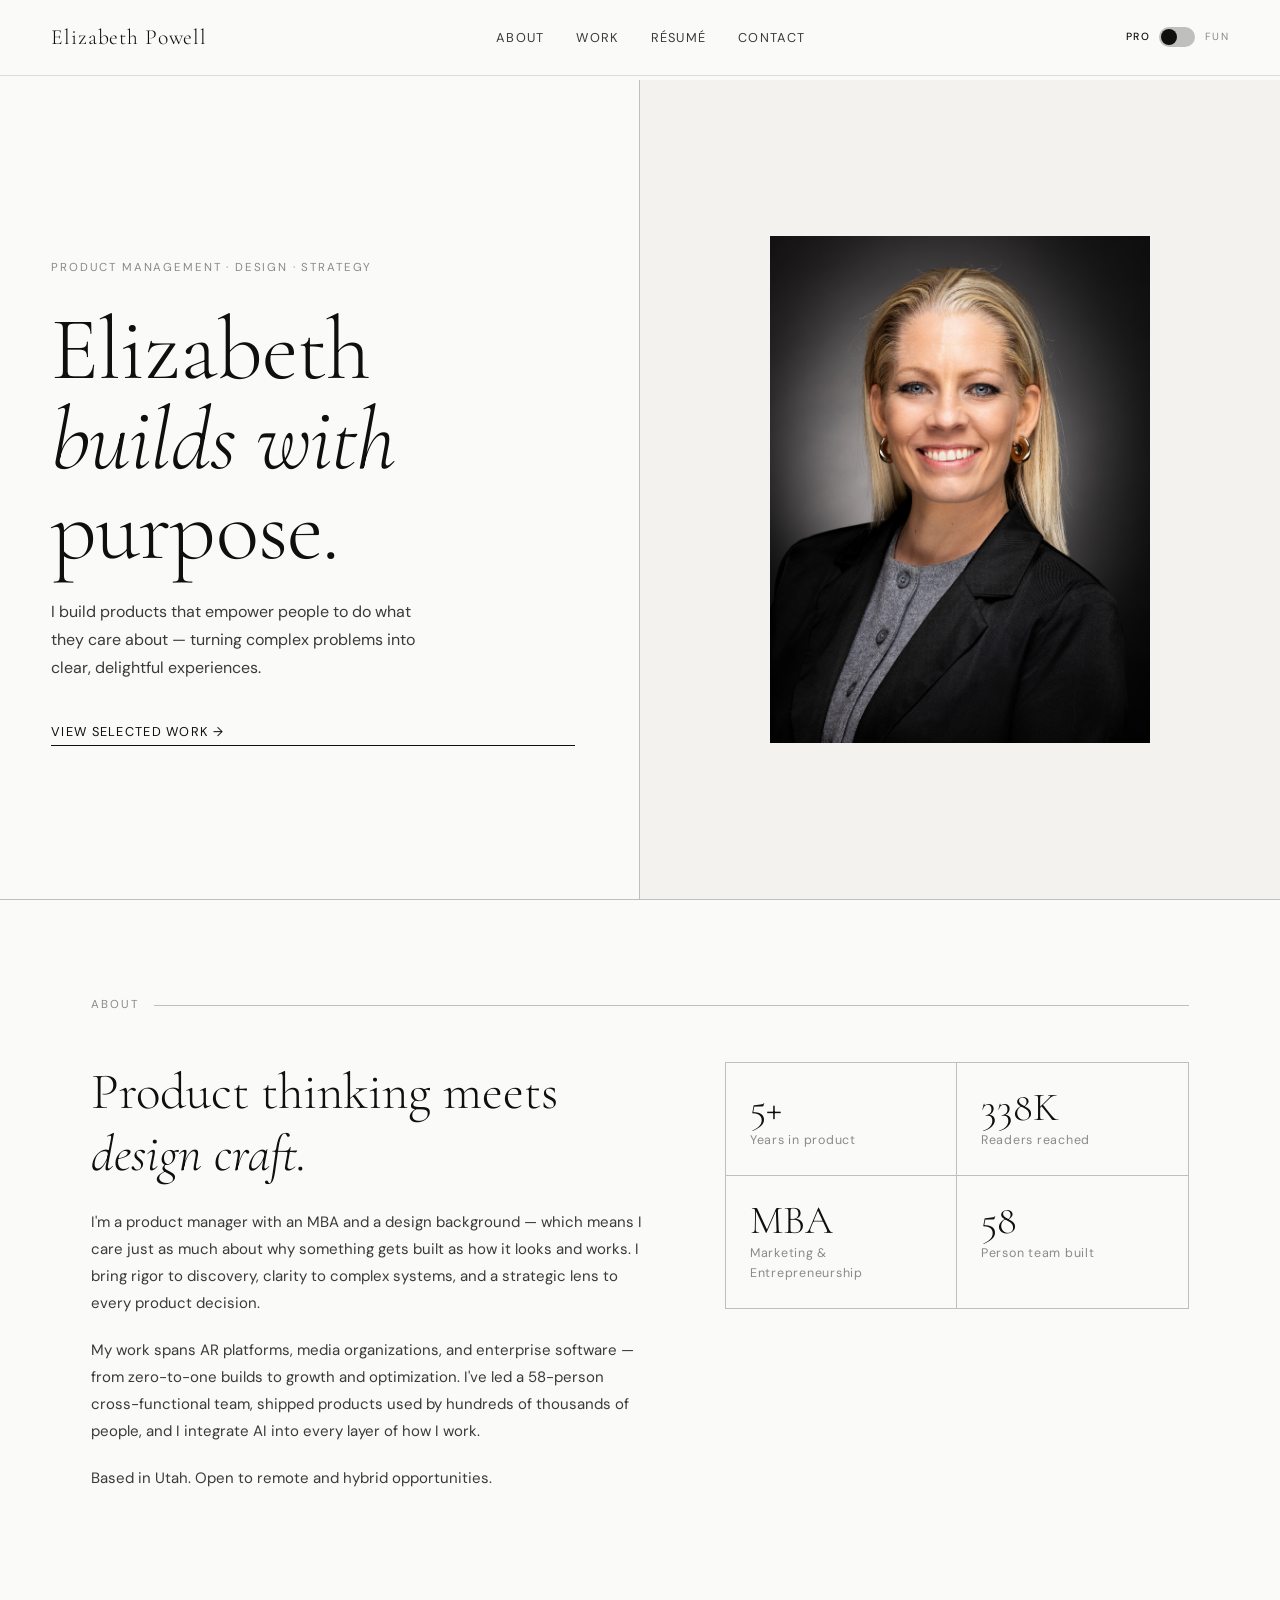
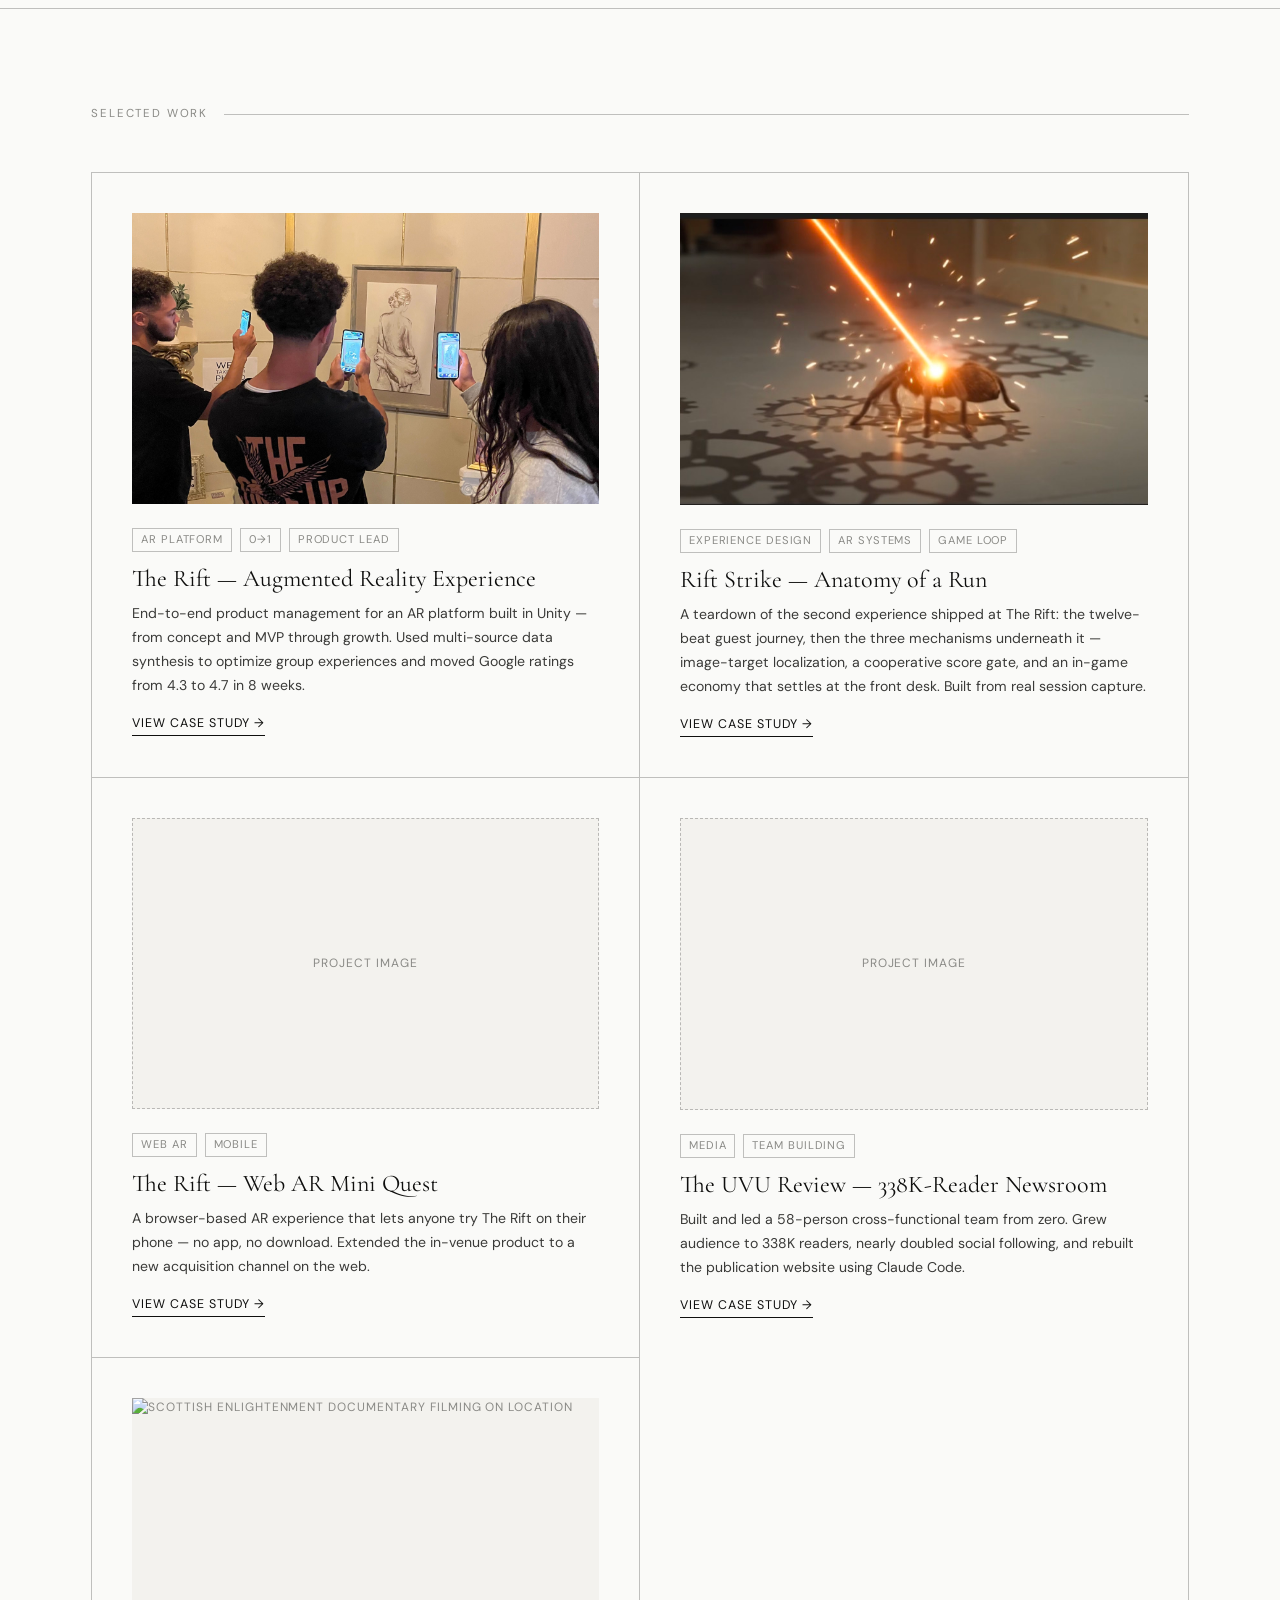
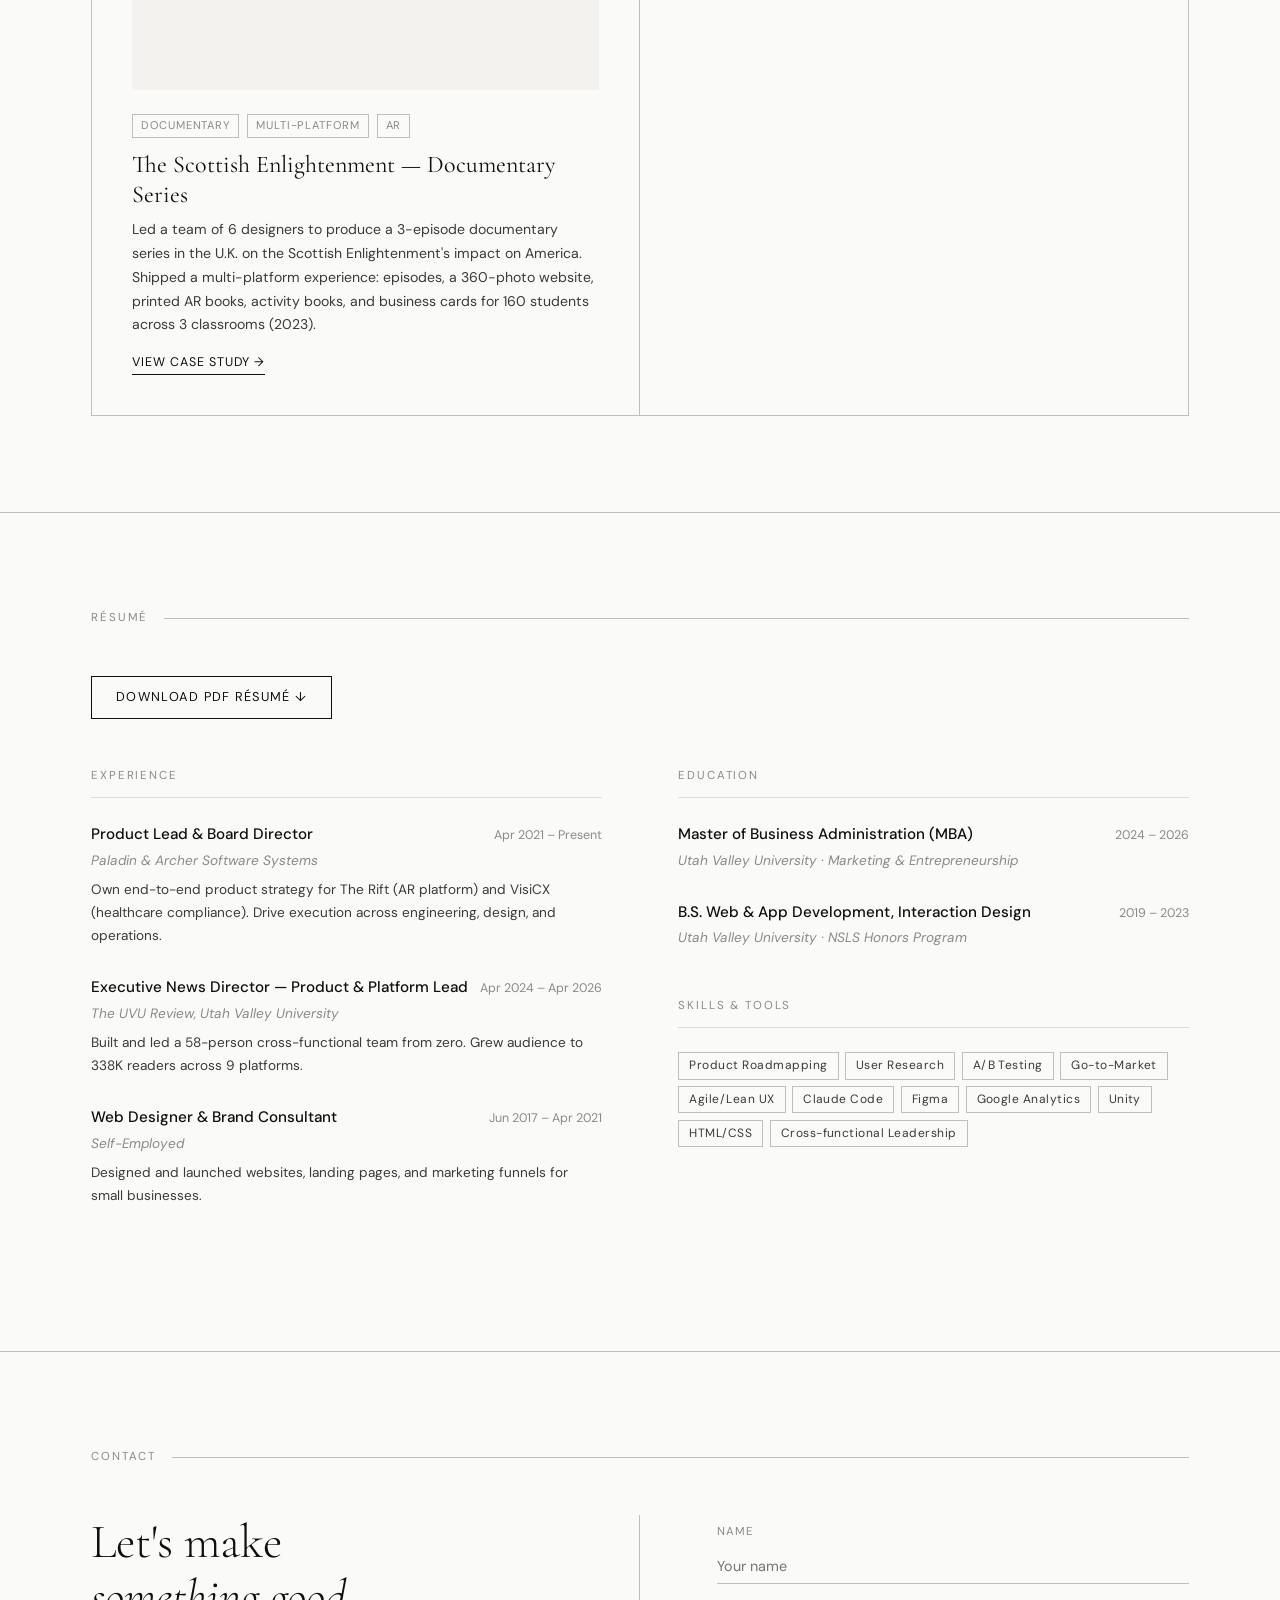
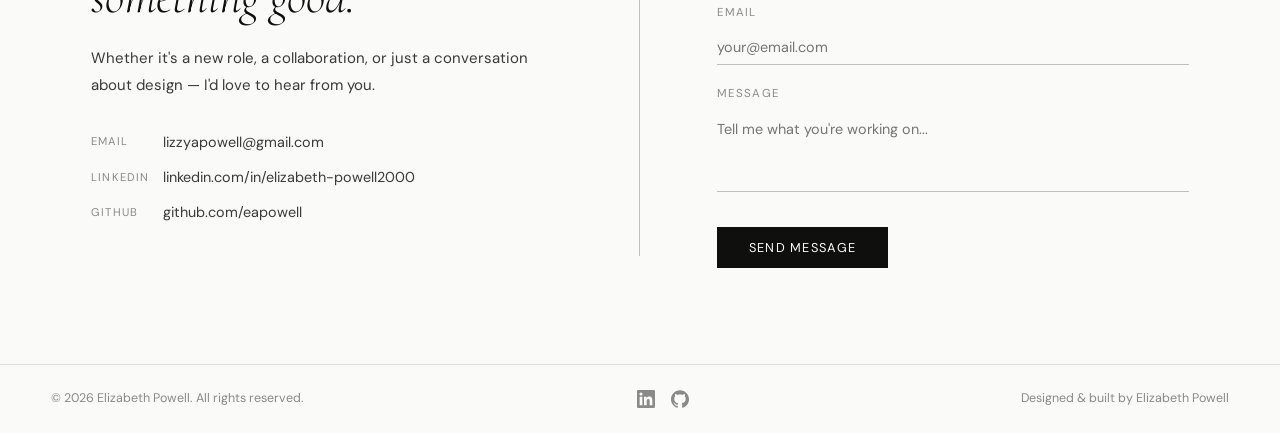
==== index.html @ bf93d5ca "update" ====
<!DOCTYPE html>
<html lang="en">
<head>
<meta charset="UTF-8">
<meta name="viewport" content="width=device-width, initial-scale=1.0">
<title>Elizabeth Powell — Product & Design</title>
<link rel="icon" type="image/svg+xml" href="favicon.svg">
<link href="https://fonts.googleapis.com/css2?family=Cormorant+Garamond:ital,wght@0,300;0,400;0,600;1,300;1,400&family=DM+Sans:wght@300;400;500&display=swap" rel="stylesheet">
<style>
  *, *::before, *::after { box-sizing: border-box; margin: 0; padding: 0; }

  :root {
    --ink: #0f0f0e;
    --ink-mid: #3a3a38;
    --ink-light: #8a8a86;
    --paper: #fafaf8;
    --paper-warm: #f3f2ee;
    --accent: #0f0f0e;
    --line: rgba(15,15,14,0.12);
    --line-strong: rgba(15,15,14,0.25);
  }

  html { scroll-behavior: smooth; }

  body {
    font-family: 'DM Sans', sans-serif;
    background: var(--paper);
    color: var(--ink);
    font-size: 15px;
    line-height: 1.6;
    -webkit-font-smoothing: antialiased;
  }

  /* NAV */
  nav {
    position: fixed; top: 0; left: 0; right: 0; z-index: 100;
    display: flex; justify-content: space-between; align-items: center;
    padding: 1.25rem 4vw;
    background: rgba(250,250,248,0.92);
    backdrop-filter: blur(12px);
    border-bottom: 0.5px solid var(--line);
  }
  .nav-logo {
    font-family: 'Cormorant Garamond', serif;
    font-size: 1.35rem;
    font-weight: 300;
    letter-spacing: 0.04em;
    color: var(--ink);
    text-decoration: none;
  }
  .nav-links { display: flex; gap: 2rem; list-style: none; }
  .nav-links a {
    font-size: 0.8rem;
    letter-spacing: 0.1em;
    text-transform: uppercase;
    color: var(--ink-mid);
    text-decoration: none;
    transition: color 0.2s;
  }
  .nav-links a:hover { color: var(--ink); }

  /* HERO */
  #hero {
    min-height: 100vh;
    display: grid;
    grid-template-columns: 1fr 1fr;
    border-bottom: 0.5px solid var(--line-strong);
    padding-top: 5rem;
  }
  .hero-left {
    padding: 8vw 5vw 6vw 4vw;
    display: flex;
    flex-direction: column;
    justify-content: center;
    border-right: 0.5px solid var(--line-strong);
  }
  .hero-eyebrow {
    font-size: 0.72rem;
    letter-spacing: 0.16em;
    text-transform: uppercase;
    color: var(--ink-light);
    margin-bottom: 1.75rem;
  }
  .hero-name {
    font-family: 'Cormorant Garamond', serif;
    font-size: clamp(3.5rem, 7vw, 6rem);
    font-weight: 300;
    line-height: 1.0;
    letter-spacing: -0.01em;
    margin-bottom: 1.5rem;
  }
  .hero-name em {
    font-style: italic;
    font-weight: 300;
  }
  .hero-desc {
    font-size: 1rem;
    color: var(--ink-mid);
    max-width: 380px;
    line-height: 1.75;
    margin-bottom: 2.5rem;
  }
  .hero-cta {
    display: inline-flex;
    align-items: center;
    gap: 0.6rem;
    font-size: 0.8rem;
    letter-spacing: 0.1em;
    text-transform: uppercase;
    color: var(--ink);
    text-decoration: none;
    border-bottom: 1px solid var(--ink);
    padding-bottom: 2px;
    transition: gap 0.2s;
  }
  .hero-cta:hover { gap: 1rem; }

  .hero-right {
    background: var(--paper-warm);
    display: flex;
    align-items: center;
    justify-content: center;
    padding: 4rem;
    position: relative;
    overflow: hidden;
  }
  .hero-visual {
    width: 100%;
    max-width: 380px;
    aspect-ratio: 3/4;
    background: var(--line);
    position: relative;
    overflow: hidden;
  }
  .hero-visual-placeholder {
    width: 100%;
    height: 100%;
    display: flex;
    flex-direction: column;
    align-items: center;
    justify-content: center;
    gap: 0.75rem;
    color: var(--ink-light);
    font-size: 0.8rem;
    letter-spacing: 0.08em;
    text-transform: uppercase;
    border: 0.5px dashed var(--line-strong);
  }
  .photo-icon {
    width: 36px; height: 36px;
    border: 1.5px solid var(--ink-light);
    border-radius: 50%;
    display: flex; align-items: center; justify-content: center;
    font-size: 16px;
  }

  /* SECTION COMMON */
  section { border-bottom: 0.5px solid var(--line-strong); }
  .section-inner { padding: 6rem 4vw; max-width: 1200px; margin: 0 auto; }
  .section-label {
    font-size: 0.72rem;
    letter-spacing: 0.16em;
    text-transform: uppercase;
    color: var(--ink-light);
    margin-bottom: 3rem;
    display: flex; align-items: center; gap: 1rem;
  }
  .section-label::after {
    content: '';
    display: block;
    flex: 1;
    height: 0.5px;
    background: var(--line-strong);
  }

  /* ABOUT */
  .about-grid {
    display: grid;
    grid-template-columns: 1.2fr 1fr;
    gap: 6vw;
    align-items: start;
  }
  .about-headline {
    font-family: 'Cormorant Garamond', serif;
    font-size: clamp(2rem, 4vw, 3.25rem);
    font-weight: 300;
    line-height: 1.2;
    margin-bottom: 1.5rem;
  }
  .about-headline em { font-style: italic; }
  .about-body { color: var(--ink-mid); line-height: 1.8; margin-bottom: 1.25rem; }
  .about-stats {
    display: grid;
    grid-template-columns: 1fr 1fr;
    gap: 0;
    border: 0.5px solid var(--line-strong);
  }
  .stat-item {
    padding: 1.5rem;
    border-right: 0.5px solid var(--line-strong);
    border-bottom: 0.5px solid var(--line-strong);
  }
  .stat-item:nth-child(even) { border-right: none; }
  .stat-item:nth-last-child(-n+2) { border-bottom: none; }
  .stat-num {
    font-family: 'Cormorant Garamond', serif;
    font-size: 2.5rem;
    font-weight: 300;
    line-height: 1;
    margin-bottom: 0.25rem;
  }
  .stat-label { font-size: 0.78rem; color: var(--ink-light); letter-spacing: 0.06em; }

  /* WORK */
  .work-grid {
    display: grid;
    grid-template-columns: repeat(2, 1fr);
    gap: 0;
    border: 0.5px solid var(--line-strong);
  }
  .work-card {
    padding: 2.5rem;
    border-right: 0.5px solid var(--line-strong);
    border-bottom: 0.5px solid var(--line-strong);
    cursor: pointer;
    transition: background 0.2s;
    text-decoration: none;
    color: inherit;
    display: block;
  }
  .work-card:nth-child(even) { border-right: none; }
  .work-card:nth-last-child(-n+2) { border-bottom: none; }
  .work-card:hover { background: var(--paper-warm); }
  .work-thumb {
    width: 100%;
    aspect-ratio: 16/10;
    background: var(--paper-warm);
    margin-bottom: 1.5rem;
    display: flex;
    align-items: center;
    justify-content: center;
    color: var(--ink-light);
    font-size: 0.75rem;
    letter-spacing: 0.08em;
    text-transform: uppercase;
    border: 0.5px dashed var(--line-strong);
    position: relative;
    overflow: hidden;
  }
  .work-thumb img {
    width: 100%; height: 100%;
    object-fit: cover;
    position: absolute; inset: 0;
    transition: transform 0.4s ease;
  }
  .work-card:hover .work-thumb img {
    transform: scale(1.05);
  }
  .work-thumb:has(img) {
    border: none;
  }
  .work-tags {
    display: flex;
    gap: 0.5rem;
    flex-wrap: wrap;
    margin-bottom: 0.75rem;
  }
  .tag {
    font-size: 0.7rem;
    letter-spacing: 0.08em;
    text-transform: uppercase;
    color: var(--ink-light);
    border: 0.5px solid var(--line-strong);
    padding: 2px 8px;
  }
  .work-title {
    font-family: 'Cormorant Garamond', serif;
    font-size: 1.5rem;
    font-weight: 400;
    margin-bottom: 0.5rem;
    line-height: 1.25;
  }
  .work-desc { font-size: 0.88rem; color: var(--ink-mid); line-height: 1.7; }
  .work-arrow {
    display: inline-block;
    margin-top: 1rem;
    font-size: 0.78rem;
    letter-spacing: 0.08em;
    text-transform: uppercase;
    color: var(--ink);
    border-bottom: 0.5px solid var(--ink);
    padding-bottom: 1px;
  }

  /* RESUME */
  .resume-cols {
    display: grid;
    grid-template-columns: 1fr 1fr;
    gap: 0 6vw;
  }
  .resume-section { margin-bottom: 3rem; }
  .resume-section-title {
    font-size: 0.72rem;
    letter-spacing: 0.16em;
    text-transform: uppercase;
    color: var(--ink-light);
    margin-bottom: 1.5rem;
    padding-bottom: 0.75rem;
    border-bottom: 0.5px solid var(--line);
  }
  .resume-item { margin-bottom: 1.75rem; }
  .resume-item-header { display: flex; justify-content: space-between; align-items: baseline; margin-bottom: 0.2rem; }
  .resume-item-title { font-weight: 500; font-size: 0.95rem; }
  .resume-item-date { font-size: 0.78rem; color: var(--ink-light); }
  .resume-item-sub { font-size: 0.85rem; color: var(--ink-light); margin-bottom: 0.4rem; font-style: italic; }
  .resume-item-desc { font-size: 0.85rem; color: var(--ink-mid); line-height: 1.7; }
  .skill-row { display: flex; flex-wrap: wrap; gap: 0.4rem; margin-top: 0.5rem; }
  .skill-pill {
    font-size: 0.75rem;
    letter-spacing: 0.04em;
    color: var(--ink-mid);
    border: 0.5px solid var(--line-strong);
    padding: 3px 10px;
  }
  .resume-dl-link {
    display: inline-flex;
    align-items: center;
    gap: 0.5rem;
    font-size: 0.8rem;
    letter-spacing: 0.1em;
    text-transform: uppercase;
    border: 0.5px solid var(--ink);
    padding: 0.65rem 1.5rem;
    text-decoration: none;
    color: var(--ink);
    transition: background 0.2s, color 0.2s;
    margin-bottom: 3rem;
  }
  .resume-dl-link:hover { background: var(--ink); color: var(--paper); }

  /* CONTACT */
  #contact { border-bottom: none; }
  .contact-grid {
    display: grid;
    grid-template-columns: 1fr 1fr;
    gap: 0;
    align-items: start;
  }
  .contact-left {
    border-right: 0.5px solid var(--line-strong);
    padding-right: 6vw;
    padding-bottom: 2rem;
  }
  .contact-headline {
    font-family: 'Cormorant Garamond', serif;
    font-size: clamp(2rem, 4vw, 3rem);
    font-weight: 300;
    line-height: 1.15;
    margin-bottom: 1.25rem;
  }
  .contact-headline em { font-style: italic; }
  .contact-sub { color: var(--ink-mid); line-height: 1.8; margin-bottom: 2rem; }
  .contact-links { display: flex; flex-direction: column; gap: 0.75rem; }
  .contact-link {
    display: flex;
    align-items: center;
    gap: 0.75rem;
    font-size: 0.9rem;
    color: var(--ink-mid);
    text-decoration: none;
    transition: color 0.2s;
  }
  .contact-link:hover { color: var(--ink); }
  .contact-link-label {
    font-size: 0.7rem;
    letter-spacing: 0.1em;
    text-transform: uppercase;
    color: var(--ink-light);
    min-width: 60px;
  }
  .contact-right { padding-left: 6vw; padding-top: 0.5rem; }
  .form-group { margin-bottom: 1.25rem; }
  .form-label {
    display: block;
    font-size: 0.72rem;
    letter-spacing: 0.1em;
    text-transform: uppercase;
    color: var(--ink-light);
    margin-bottom: 0.5rem;
  }
  .form-input, .form-textarea {
    width: 100%;
    font-family: 'DM Sans', sans-serif;
    font-size: 0.9rem;
    color: var(--ink);
    background: transparent;
    border: none;
    border-bottom: 0.5px solid var(--line-strong);
    padding: 0.5rem 0;
    outline: none;
    transition: border-color 0.2s;
  }
  .form-input:focus, .form-textarea:focus { border-color: var(--ink); }
  .form-textarea { resize: none; height: 80px; }
  .form-submit {
    font-family: 'DM Sans', sans-serif;
    font-size: 0.8rem;
    letter-spacing: 0.1em;
    text-transform: uppercase;
    color: var(--paper);
    background: var(--ink);
    border: none;
    padding: 0.75rem 2rem;
    cursor: pointer;
    transition: opacity 0.2s;
    margin-top: 0.5rem;
  }
  .form-submit:hover { opacity: 0.75; }
  .form-submit:disabled { opacity: 0.5; cursor: default; }
  .form-success {
    display: flex;
    align-items: center;
    justify-content: center;
    height: 100%;
    min-height: 200px;
    text-align: center;
  }
  .form-success p {
    font-family: 'DM Sans', sans-serif;
    font-size: 0.95rem;
    color: var(--ink-mid);
    line-height: 1.6;
  }

  /* FOOTER */
  footer {
    padding: 1.5rem 4vw;
    display: flex;
    justify-content: space-between;
    align-items: center;
    border-top: 0.5px solid var(--line);
  }
  footer p { font-size: 0.78rem; color: var(--ink-light); }
  .footer-socials { display: flex; gap: 1rem; align-items: center; }
  .footer-socials a { color: var(--ink-light); transition: color 0.2s; display: flex; }
  .footer-socials a:hover { color: var(--ink); }
  .footer-socials svg { width: 18px; height: 18px; }

  /* ANIMATIONS */
  @keyframes fadeUp {
    from { opacity: 0; transform: translateY(20px); }
    to { opacity: 1; transform: translateY(0); }
  }
  .hero-eyebrow { animation: fadeUp 0.6s ease forwards; }
  .hero-name { animation: fadeUp 0.6s 0.1s ease both; }
  .hero-desc { animation: fadeUp 0.6s 0.2s ease both; }
  .hero-cta { animation: fadeUp 0.6s 0.3s ease both; }

  /* ACTIVE NAV */
  .nav-links a.active { color: var(--ink); font-weight: 500; }

  /* MODE TOGGLE */
  .mode-toggle {
    display: flex;
    align-items: center;
    gap: 0.6rem;
    margin-left: 2rem;
    cursor: pointer;
    user-select: none;
  }
  .mode-label {
    font-size: 0.65rem;
    letter-spacing: 0.12em;
    text-transform: uppercase;
    color: var(--ink-light);
    transition: color 0.4s;
  }
  .mode-label.active-label { color: var(--ink); font-weight: 500; }
  .toggle-track {
    width: 36px;
    height: 20px;
    background: var(--line-strong);
    border-radius: 10px;
    position: relative;
    transition: background 0.4s;
  }
  .toggle-thumb {
    width: 16px;
    height: 16px;
    background: var(--ink);
    border-radius: 50%;
    position: absolute;
    top: 2px;
    left: 2px;
    transition: transform 0.3s cubic-bezier(0.68, -0.55, 0.27, 1.55), background 0.4s;
  }

  /* FUN THEME */
  body.fun {
    --ink: #f0f0f0;
    --ink-mid: #c0c0c0;
    --ink-light: #888;
    --paper: #0a0a0a;
    --paper-warm: #141414;
    --line: rgba(255,255,255,0.1);
    --line-strong: rgba(255,255,255,0.2);
    --neon-pink: #ff2d95;
    --neon-green: #39ff14;
    --neon-orange: #ff6b2b;
    --neon-blue: #00d4ff;
    transition: background 0.5s, color 0.5s;
  }
  body:not(.fun) {
    transition: background 0.5s, color 0.5s;
  }
  body.fun nav {
    background: rgba(10,10,10,0.92);
  }
  body.fun .toggle-track {
    background: linear-gradient(135deg, var(--neon-pink), var(--neon-blue));
  }
  body.fun .toggle-thumb {
    transform: translateX(16px);
    background: #0a0a0a;
  }
  body.fun .hero-name em {
    background: linear-gradient(135deg, var(--neon-pink), var(--neon-orange), var(--neon-green), var(--neon-blue));
    -webkit-background-clip: text;
    -webkit-text-fill-color: transparent;
    background-clip: text;
  }
  body.fun .hero-eyebrow {
    color: var(--neon-pink);
  }
  body.fun .hero-cta {
    color: var(--neon-green);
    border-color: var(--neon-green);
  }
  body.fun .hero-right {
    background: #141414;
  }
  body.fun .section-label {
    color: var(--neon-pink);
  }
  body.fun .section-label::after {
    background: linear-gradient(90deg, var(--neon-pink), transparent);
  }
  body.fun .stat-num {
    background: linear-gradient(135deg, var(--neon-orange), var(--neon-pink));
    -webkit-background-clip: text;
    -webkit-text-fill-color: transparent;
    background-clip: text;
  }
  body.fun .tag {
    border-color: var(--neon-blue);
    color: var(--neon-blue);
  }
  body.fun .work-card:hover {
    background: #1a1a1a;
    box-shadow: inset 0 0 30px rgba(255,45,149,0.05);
  }
  body.fun .work-arrow {
    color: var(--neon-green);
    border-color: var(--neon-green);
  }
  body.fun .work-title {
    transition: color 0.3s;
  }
  body.fun .work-card:hover .work-title {
    color: var(--neon-pink);
  }
  body.fun .skill-pill {
    border-color: var(--neon-blue);
    color: var(--neon-blue);
    transition: all 0.3s;
  }
  body.fun .skill-pill:hover {
    background: var(--neon-blue);
    color: #0a0a0a;
  }
  body.fun .resume-dl-link {
    border-color: var(--neon-green);
    color: var(--neon-green);
  }
  body.fun .resume-dl-link:hover {
    background: var(--neon-green);
    color: #0a0a0a;
  }
  body.fun .form-submit {
    background: linear-gradient(135deg, var(--neon-pink), var(--neon-orange));
    color: #0a0a0a;
    font-weight: 500;
  }
  body.fun .form-input:focus, body.fun .form-textarea:focus {
    border-color: var(--neon-pink);
  }
  body.fun .contact-headline em {
    background: linear-gradient(135deg, var(--neon-pink), var(--neon-blue));
    -webkit-background-clip: text;
    -webkit-text-fill-color: transparent;
    background-clip: text;
  }
  body.fun .about-headline em {
    background: linear-gradient(135deg, var(--neon-green), var(--neon-blue));
    -webkit-background-clip: text;
    -webkit-text-fill-color: transparent;
    background-clip: text;
  }
  body.fun .footer-socials a:hover {
    color: var(--neon-pink);
  }
  body.fun .nav-links a:hover {
    color: var(--neon-pink);
  }
  body.fun .nav-links a.active {
    color: var(--neon-pink);
  }
  body.fun .nav-logo {
    background: linear-gradient(135deg, var(--neon-pink), var(--neon-blue));
    -webkit-background-clip: text;
    -webkit-text-fill-color: transparent;
    background-clip: text;
  }

  /* Fun mode animations */
  @keyframes neonPulse {
    0%, 100% { opacity: 1; }
    50% { opacity: 0.7; }
  }
  @keyframes float {
    0%, 100% { transform: translateY(0); }
    50% { transform: translateY(-6px); }
  }
  body.fun .stat-item {
    transition: transform 0.3s;
  }
  body.fun .stat-item:hover {
    transform: scale(1.05);
  }
  body.fun .hero-name {
    animation: fadeUp 0.6s 0.1s ease both;
  }
  body.fun .photo-icon {
    border-color: var(--neon-pink);
    animation: neonPulse 2s ease infinite;
  }
  body.fun .work-thumb {
    border-color: var(--neon-blue);
    transition: border-color 0.3s, box-shadow 0.3s;
  }
  body.fun .work-card:hover .work-thumb {
    box-shadow: 0 0 20px rgba(0,212,255,0.2);
  }

  /* RESPONSIVE */
  .hamburger {
    display: none;
    flex-direction: column;
    gap: 5px;
    cursor: pointer;
    padding: 4px;
    background: none;
    border: none;
  }
  .hamburger span {
    display: block;
    width: 22px;
    height: 1.5px;
    background: var(--ink);
    transition: transform 0.3s, opacity 0.3s;
  }
  .hamburger.open span:nth-child(1) { transform: translateY(6.5px) rotate(45deg); }
  .hamburger.open span:nth-child(2) { opacity: 0; }
  .hamburger.open span:nth-child(3) { transform: translateY(-6.5px) rotate(-45deg); }

  @media (max-width: 768px) {
    nav {
      flex-wrap: wrap;
      gap: 0.5rem;
      padding: 0.75rem 4vw;
    }
    .nav-logo { font-size: 1.1rem; }
    .hamburger { display: flex; margin-left: auto; }
    .nav-links {
      display: none;
      flex-direction: column;
      width: 100%;
      gap: 0;
      order: 3;
      padding-top: 0.75rem;
      border-top: 0.5px solid var(--line);
    }
    .nav-links.open { display: flex; }
    .nav-links li { padding: 0.6rem 0; }
    .nav-links a { font-size: 0.85rem; letter-spacing: 0.06em; }
    .mode-toggle {
      order: 4;
      width: 100%;
      justify-content: center;
      margin-left: 0;
      padding: 0.75rem 0 0.25rem;
    }

    #hero {
      grid-template-columns: 1fr;
      min-height: auto;
    }
    .hero-left {
      border-right: none;
      padding: 6rem 6vw 3rem;
    }
    .hero-right {
      padding: 2rem;
      min-height: 50vh;
    }
    .hero-visual { max-width: 280px; }

    .section-inner { padding: 3.5rem 5vw; }

    .about-grid {
      grid-template-columns: 1fr;
      gap: 2.5rem;
    }

    .work-grid {
      grid-template-columns: 1fr;
    }
    .work-card:nth-child(even) { border-right: 0.5px solid var(--line-strong); }
    .work-card:nth-last-child(-n+2) { border-bottom: 0.5px solid var(--line-strong); }
    .work-card:last-child { border-bottom: none; }
    .work-card { padding: 1.75rem; }

    .resume-cols {
      grid-template-columns: 1fr;
      gap: 0;
    }
    .resume-item-header {
      flex-wrap: wrap;
      gap: 0.25rem;
    }

    .contact-grid {
      grid-template-columns: 1fr;
    }
    .contact-left {
      border-right: none;
      padding-right: 0;
      padding-bottom: 2.5rem;
      border-bottom: 0.5px solid var(--line-strong);
    }
    .contact-right {
      padding-left: 0;
      padding-top: 2.5rem;
    }

    footer {
      flex-direction: column;
      gap: 1rem;
      text-align: center;
    }
  }
</style>
</head>
<body>

<nav>
  <a class="nav-logo" href="#hero">Elizabeth Powell</a>
  <button class="hamburger" id="hamburger" aria-label="Toggle menu">
    <span></span><span></span><span></span>
  </button>
  <ul class="nav-links" id="navLinks">
    <li><a href="#about">About</a></li>
    <li><a href="#work">Work</a></li>
    <li><a href="#resume">Résumé</a></li>
    <li><a href="#contact">Contact</a></li>
  </ul>
  <div class="mode-toggle" id="modeToggle" role="button" aria-label="Toggle fun mode">
    <span class="mode-label active-label" id="labelPro">Pro</span>
    <div class="toggle-track"><div class="toggle-thumb"></div></div>
    <span class="mode-label" id="labelFun">Fun</span>
  </div>
</nav>

<!-- HERO -->
<section id="hero">
  <div class="hero-left">
    <p class="hero-eyebrow">Product Management · Design · Strategy</p>
    <h1 class="hero-name">Elizabeth<br><em>builds with</em><br>purpose.</h1>
    <p class="hero-desc">I build products that empower people to do what they care about — turning complex problems into clear, delightful experiences.</p>
    <a class="hero-cta" href="#work">View selected work →</a>
  </div>
  <div class="hero-right">
    <div class="hero-visual">
      <img src="images/20251107_Elizabeth Powell_0362_1.jpg" alt="Elizabeth Powell" style="width:100%;height:100%;object-fit:cover;">
    </div>
  </div>
</section>

<!-- ABOUT -->
<section id="about">
  <div class="section-inner">
    <div class="section-label">About</div>
    <div class="about-grid">
      <div>
        <h2 class="about-headline">Product thinking meets<br><em>design craft.</em></h2>
        <p class="about-body">I'm a product manager with an MBA and a design background — which means I care just as much about why something gets built as how it looks and works. I bring rigor to discovery, clarity to complex systems, and a strategic lens to every product decision.</p>
        <p class="about-body">My work spans AR platforms, media organizations, and enterprise software — from zero-to-one builds to growth and optimization. I've led a 58-person cross-functional team, shipped products used by hundreds of thousands of people, and I integrate AI into every layer of how I work.</p>
        <p class="about-body">Based in Utah. Open to remote and hybrid opportunities.</p>
      </div>
      <div>
        <div class="about-stats">
          <div class="stat-item">
            <div class="stat-num">5+</div>
            <div class="stat-label">Years in product</div>
          </div>
          <div class="stat-item">
            <div class="stat-num">338K</div>
            <div class="stat-label">Readers reached</div>
          </div>
          <div class="stat-item">
            <div class="stat-num">MBA</div>
            <div class="stat-label">Marketing & Entrepreneurship</div>
          </div>
          <div class="stat-item">
            <div class="stat-num">58</div>
            <div class="stat-label">Person team built</div>
          </div>
        </div>
      </div>
    </div>
  </div>
</section>

<!-- WORK -->
<section id="work">
  <div class="section-inner">
    <div class="section-label">Selected work</div>
    <div class="work-grid">
      <a class="work-card" href="case-study-the-rift.html">
        <div class="work-thumb"><img src="images/The Rift-AR-App/Rift-AR-interaction.jpg" alt="The Rift AR Experience"></div>
        <div class="work-tags"><span class="tag">AR Platform</span><span class="tag">0→1</span><span class="tag">Product Lead</span></div>
        <h3 class="work-title">The Rift — Augmented Reality Experience</h3>
        <p class="work-desc">End-to-end product management for an AR platform built in Unity — from concept and MVP through growth. Used multi-source data synthesis to optimize group experiences and moved Google ratings from 4.3 to 4.7 in 8 weeks.</p>
        <span class="work-arrow">View case study →</span>
      </a>
      <a class="work-card" href="case-study-rift-strike.html">
        <div class="work-thumb"><img src="images/The Rift-Strike/hero-strike-gearfloor.jpg" alt="Rift Strike — a creature struck by a beam on the gear floor"></div>
        <div class="work-tags"><span class="tag">Experience Design</span><span class="tag">AR Systems</span><span class="tag">Game Loop</span></div>
        <h3 class="work-title">Rift Strike — Anatomy of a Run</h3>
        <p class="work-desc">A teardown of the second experience shipped at The Rift: the twelve-beat guest journey, then the three mechanisms underneath it — image-target localization, a cooperative score gate, and an in-game economy that settles at the front desk. Built from real session capture.</p>
        <span class="work-arrow">View case study →</span>
      </a>
      <a class="work-card" href="case-study-web-ar.html">
        <div class="work-thumb">Project image</div>
        <div class="work-tags"><span class="tag">Web AR</span><span class="tag">Mobile</span></div>
        <h3 class="work-title">The Rift — Web AR Mini Quest</h3>
        <p class="work-desc">A browser-based AR experience that lets anyone try The Rift on their phone — no app, no download. Extended the in-venue product to a new acquisition channel on the web.</p>
        <span class="work-arrow">View case study →</span>
      </a>
      <a class="work-card" href="case-study-uvu-review.html">
        <div class="work-thumb">Project image</div>
        <div class="work-tags"><span class="tag">Media</span><span class="tag">Team Building</span></div>
        <h3 class="work-title">The UVU Review — 338K-Reader Newsroom</h3>
        <p class="work-desc">Built and led a 58-person cross-functional team from zero. Grew audience to 338K readers, nearly doubled social following, and rebuilt the publication website using Claude Code.</p>
        <span class="work-arrow">View case study →</span>
      </a>
      <a class="work-card" href="case-study-documentary.html">
        <div class="work-thumb"><img src="images/Documentary Project/HeroImage-Filming.JPG" alt="Scottish Enlightenment Documentary filming on location"></div>
        <div class="work-tags"><span class="tag">Documentary</span><span class="tag">Multi-Platform</span><span class="tag">AR</span></div>
        <h3 class="work-title">The Scottish Enlightenment — Documentary Series</h3>
        <p class="work-desc">Led a team of 6 designers to produce a 3-episode documentary series in the U.K. on the Scottish Enlightenment's impact on America. Shipped a multi-platform experience: episodes, a 360-photo website, printed AR books, activity books, and business cards for 160 students across 3 classrooms (2023).</p>
        <span class="work-arrow">View case study →</span>
      </a>
    </div>
  </div>
</section>

<!-- RESUME -->
<section id="resume">
  <div class="section-inner">
    <div class="section-label">Résumé</div>
    <a class="resume-dl-link" href="Elizabeth-Powell-Resume.pdf" download>Download PDF résumé ↓</a>
    <div class="resume-cols">
      <div>
        <div class="resume-section">
          <div class="resume-section-title">Experience</div>
          <div class="resume-item">
            <div class="resume-item-header">
              <span class="resume-item-title">Product Lead & Board Director</span>
              <span class="resume-item-date">Apr 2021 – Present</span>
            </div>
            <div class="resume-item-sub">Paladin & Archer Software Systems</div>
            <div class="resume-item-desc">Own end-to-end product strategy for The Rift (AR platform) and VisiCX (healthcare compliance). Drive execution across engineering, design, and operations.</div>
          </div>
          <div class="resume-item">
            <div class="resume-item-header">
              <span class="resume-item-title">Executive News Director — Product & Platform Lead</span>
              <span class="resume-item-date">Apr 2024 – Apr 2026</span>
            </div>
            <div class="resume-item-sub">The UVU Review, Utah Valley University</div>
            <div class="resume-item-desc">Built and led a 58-person cross-functional team from zero. Grew audience to 338K readers across 9 platforms.</div>
          </div>
          <div class="resume-item">
            <div class="resume-item-header">
              <span class="resume-item-title">Web Designer & Brand Consultant</span>
              <span class="resume-item-date">Jun 2017 – Apr 2021</span>
            </div>
            <div class="resume-item-sub">Self-Employed</div>
            <div class="resume-item-desc">Designed and launched websites, landing pages, and marketing funnels for small businesses.</div>
          </div>
        </div>
      </div>
      <div>
        <div class="resume-section">
          <div class="resume-section-title">Education</div>
          <div class="resume-item">
            <div class="resume-item-header">
              <span class="resume-item-title">Master of Business Administration (MBA)</span>
              <span class="resume-item-date">2024 – 2026</span>
            </div>
            <div class="resume-item-sub">Utah Valley University · Marketing & Entrepreneurship</div>
          </div>
          <div class="resume-item">
            <div class="resume-item-header">
              <span class="resume-item-title">B.S. Web & App Development, Interaction Design</span>
              <span class="resume-item-date">2019 – 2023</span>
            </div>
            <div class="resume-item-sub">Utah Valley University · NSLS Honors Program</div>
          </div>
        </div>
        <div class="resume-section">
          <div class="resume-section-title">Skills & Tools</div>
          <div class="skill-row">
            <span class="skill-pill">Product Roadmapping</span>
            <span class="skill-pill">User Research</span>
            <span class="skill-pill">A/B Testing</span>
            <span class="skill-pill">Go-to-Market</span>
            <span class="skill-pill">Agile/Lean UX</span>
            <span class="skill-pill">Claude Code</span>
            <span class="skill-pill">Figma</span>
            <span class="skill-pill">Google Analytics</span>
            <span class="skill-pill">Unity</span>
            <span class="skill-pill">HTML/CSS</span>
            <span class="skill-pill">Cross-functional Leadership</span>
          </div>
        </div>
      </div>
    </div>
  </div>
</section>

<!-- CONTACT -->
<section id="contact">
  <div class="section-inner">
    <div class="section-label">Contact</div>
    <div class="contact-grid">
      <div class="contact-left">
        <h2 class="contact-headline">Let's make<br><em>something good.</em></h2>
        <p class="contact-sub">Whether it's a new role, a collaboration, or just a conversation about design — I'd love to hear from you.</p>
        <div class="contact-links">
          <a class="contact-link" href="mailto:lizzyapowell@gmail.com">
            <span class="contact-link-label">Email</span>
            lizzyapowell@gmail.com
          </a>
          <a class="contact-link" href="https://linkedin.com/in/elizabeth-powell2000">
            <span class="contact-link-label">LinkedIn</span>
            linkedin.com/in/elizabeth-powell2000
          </a>
          <a class="contact-link" href="https://github.com/eapowell">
            <span class="contact-link-label">GitHub</span>
            github.com/eapowell
          </a>
        </div>
      </div>
      <div class="contact-right">
        <form id="contactForm" action="https://formsubmit.co/b6cfe488360bf614a32c45d252ab4813" method="POST">
          <input type="hidden" name="_subject" value="Portfolio message">
          <input type="hidden" name="_captcha" value="false">
          <input type="text" name="_honey" style="display:none">
          <div class="form-group">
            <label class="form-label">Name</label>
            <input class="form-input" type="text" name="name" placeholder="Your name" required>
          </div>
          <div class="form-group">
            <label class="form-label">Email</label>
            <input class="form-input" type="email" name="email" placeholder="your@email.com" required>
          </div>
          <div class="form-group">
            <label class="form-label">Message</label>
            <textarea class="form-textarea" name="message" placeholder="Tell me what you're working on..." required></textarea>
          </div>
          <button class="form-submit" type="submit">Send message</button>
        </form>
      </div>
    </div>
  </div>
</section>

<footer>
  <p>© 2026 Elizabeth Powell. All rights reserved.</p>
  <div class="footer-socials">
    <a href="https://linkedin.com/in/elizabeth-powell2000" target="_blank" rel="noopener" aria-label="LinkedIn">
      <svg xmlns="http://www.w3.org/2000/svg" viewBox="0 0 24 24" fill="currentColor"><path d="M20.447 20.452h-3.554v-5.569c0-1.328-.027-3.037-1.852-3.037-1.853 0-2.136 1.445-2.136 2.939v5.667H9.351V9h3.414v1.561h.046c.477-.9 1.637-1.85 3.37-1.85 3.601 0 4.267 2.37 4.267 5.455v6.286zM5.337 7.433a2.062 2.062 0 01-2.063-2.065 2.064 2.064 0 112.063 2.065zm1.782 13.019H3.555V9h3.564v11.452zM22.225 0H1.771C.792 0 0 .774 0 1.729v20.542C0 23.227.792 24 1.771 24h20.451C23.2 24 24 23.227 24 22.271V1.729C24 .774 23.2 0 22.222 0h.003z"/></svg>
    </a>
    <a href="https://github.com/eapowell" target="_blank" rel="noopener" aria-label="GitHub">
      <svg xmlns="http://www.w3.org/2000/svg" viewBox="0 0 24 24" fill="currentColor"><path d="M12 .297c-6.63 0-12 5.373-12 12 0 5.303 3.438 9.8 8.205 11.385.6.113.82-.258.82-.577 0-.285-.01-1.04-.015-2.04-3.338.724-4.042-1.61-4.042-1.61C4.422 18.07 3.633 17.7 3.633 17.7c-1.087-.744.084-.729.084-.729 1.205.084 1.838 1.236 1.838 1.236 1.07 1.835 2.809 1.305 3.495.998.108-.776.417-1.305.76-1.605-2.665-.3-5.466-1.332-5.466-5.93 0-1.31.465-2.38 1.235-3.22-.135-.303-.54-1.523.105-3.176 0 0 1.005-.322 3.3 1.23.96-.267 1.98-.399 3-.405 1.02.006 2.04.138 3 .405 2.28-1.552 3.285-1.23 3.285-1.23.645 1.653.24 2.873.12 3.176.765.84 1.23 1.91 1.23 3.22 0 4.61-2.805 5.625-5.475 5.92.42.36.81 1.096.81 2.22 0 1.606-.015 2.896-.015 3.286 0 .315.21.69.825.57C20.565 22.092 24 17.592 24 12.297c0-6.627-5.373-12-12-12"/></svg>
    </a>
  </div>
  <p>Designed & built by Elizabeth Powell</p>
</footer>

<script>
  const links = document.querySelectorAll('.nav-links a');
  const sections = document.querySelectorAll('section[id]');
  const obs = new IntersectionObserver(entries => {
    entries.forEach(e => {
      if (e.isIntersecting) {
        links.forEach(l => l.classList.remove('active'));
        const active = document.querySelector(`.nav-links a[href="#${e.target.id}"]`);
        if (active) active.classList.add('active');
      }
    });
  }, { threshold: 0.4 });
  sections.forEach(s => obs.observe(s));

  const toggle = document.getElementById('modeToggle');
  const labelPro = document.getElementById('labelPro');
  const labelFun = document.getElementById('labelFun');
  let isFun = false;

  const hamburger = document.getElementById('hamburger');
  const navLinks = document.getElementById('navLinks');
  hamburger.addEventListener('click', () => {
    hamburger.classList.toggle('open');
    navLinks.classList.toggle('open');
  });
  navLinks.querySelectorAll('a').forEach(a => {
    a.addEventListener('click', () => {
      hamburger.classList.remove('open');
      navLinks.classList.remove('open');
    });
  });

  toggle.addEventListener('click', () => {
    isFun = !isFun;
    document.body.classList.toggle('fun', isFun);
    labelPro.classList.toggle('active-label', !isFun);
    labelFun.classList.toggle('active-label', isFun);
  });

  document.getElementById('contactForm').addEventListener('submit', function(e) {
    e.preventDefault();
    const form = this;
    const btn = form.querySelector('.form-submit');
    btn.disabled = true;
    btn.textContent = 'Sending...';
    fetch(form.action, {
      method: 'POST',
      body: new FormData(form),
      headers: { 'Accept': 'application/json' }
    }).then(function(res) {
      if (res.ok) {
        form.innerHTML = '<div class="form-success"><p>Thanks for reaching out!<br>I\'ll get back to you soon.</p></div>';
      } else {
        btn.disabled = false;
        btn.textContent = 'Send message';
        alert('Something went wrong — please try emailing me directly.');
      }
    }).catch(function() {
      btn.disabled = false;
      btn.textContent = 'Send message';
      alert('Something went wrong — please try emailing me directly.');
    });
  });
</script>
</body>
</html>
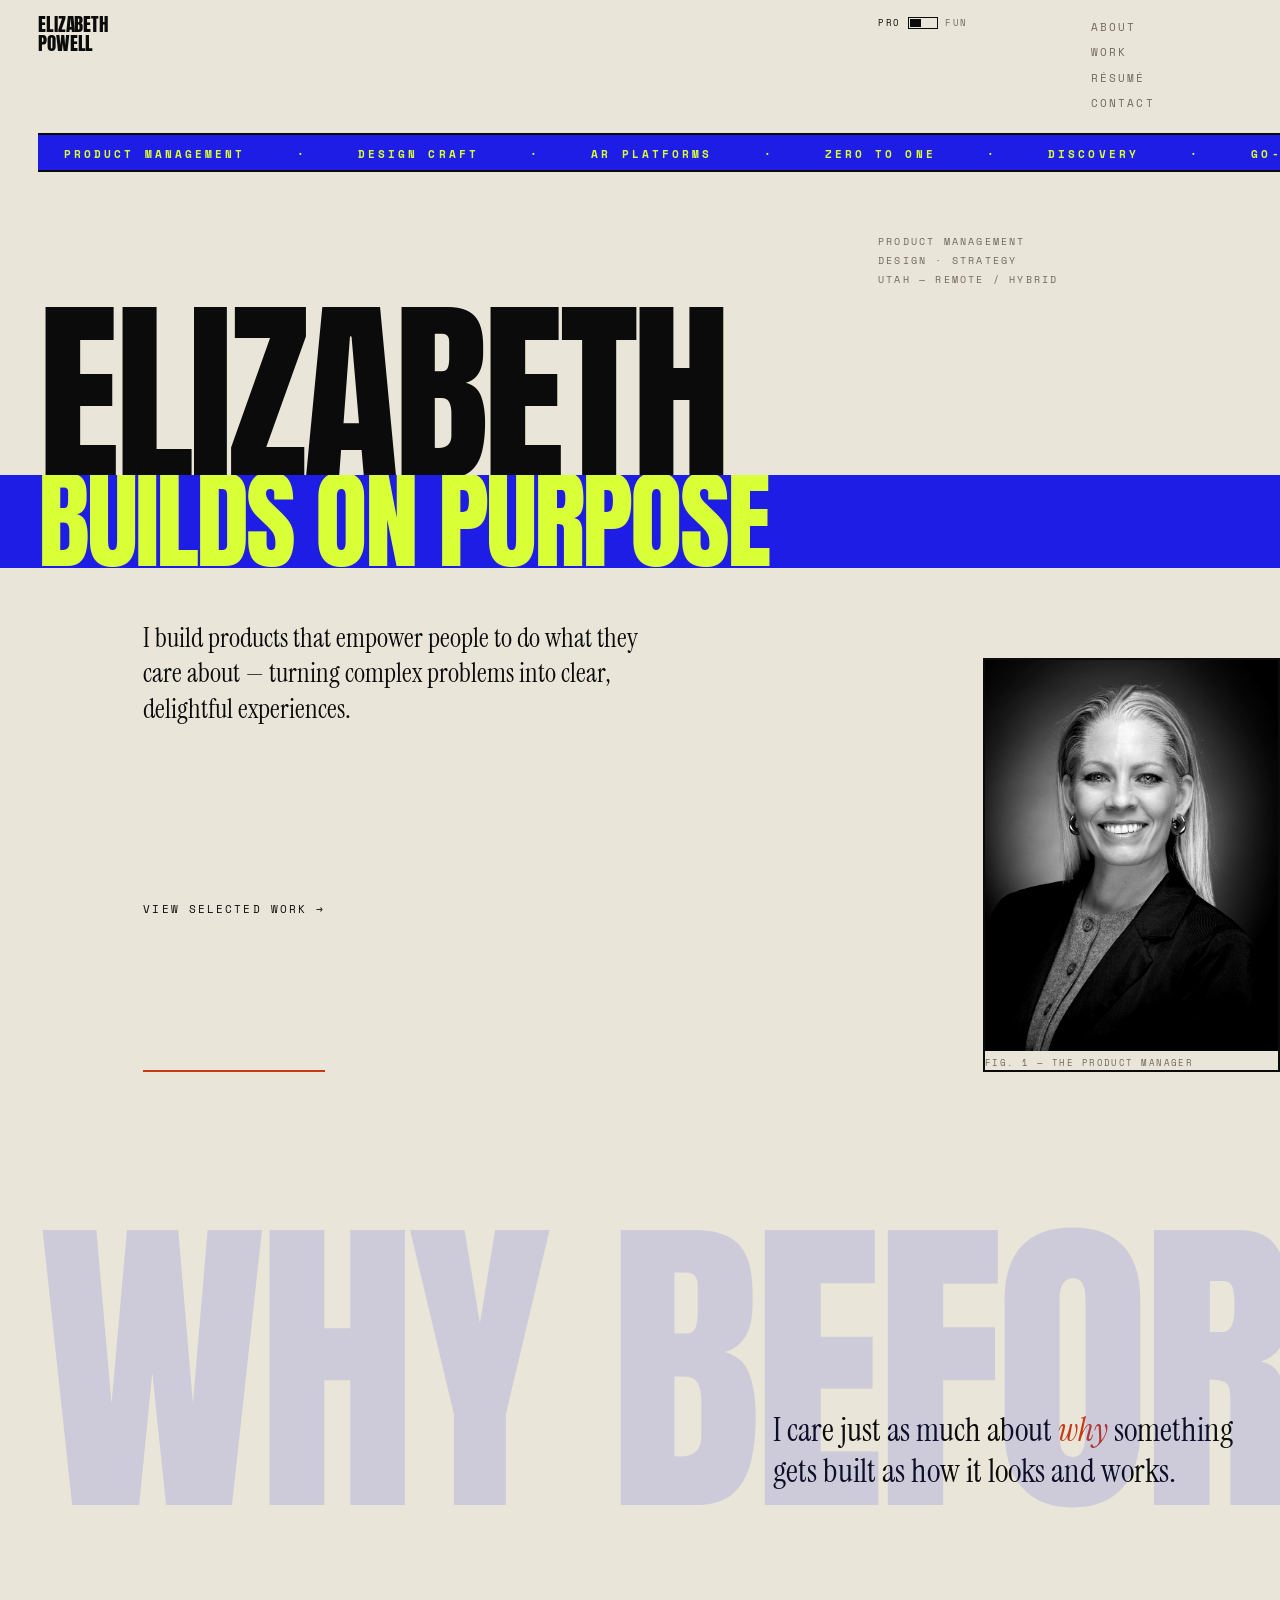
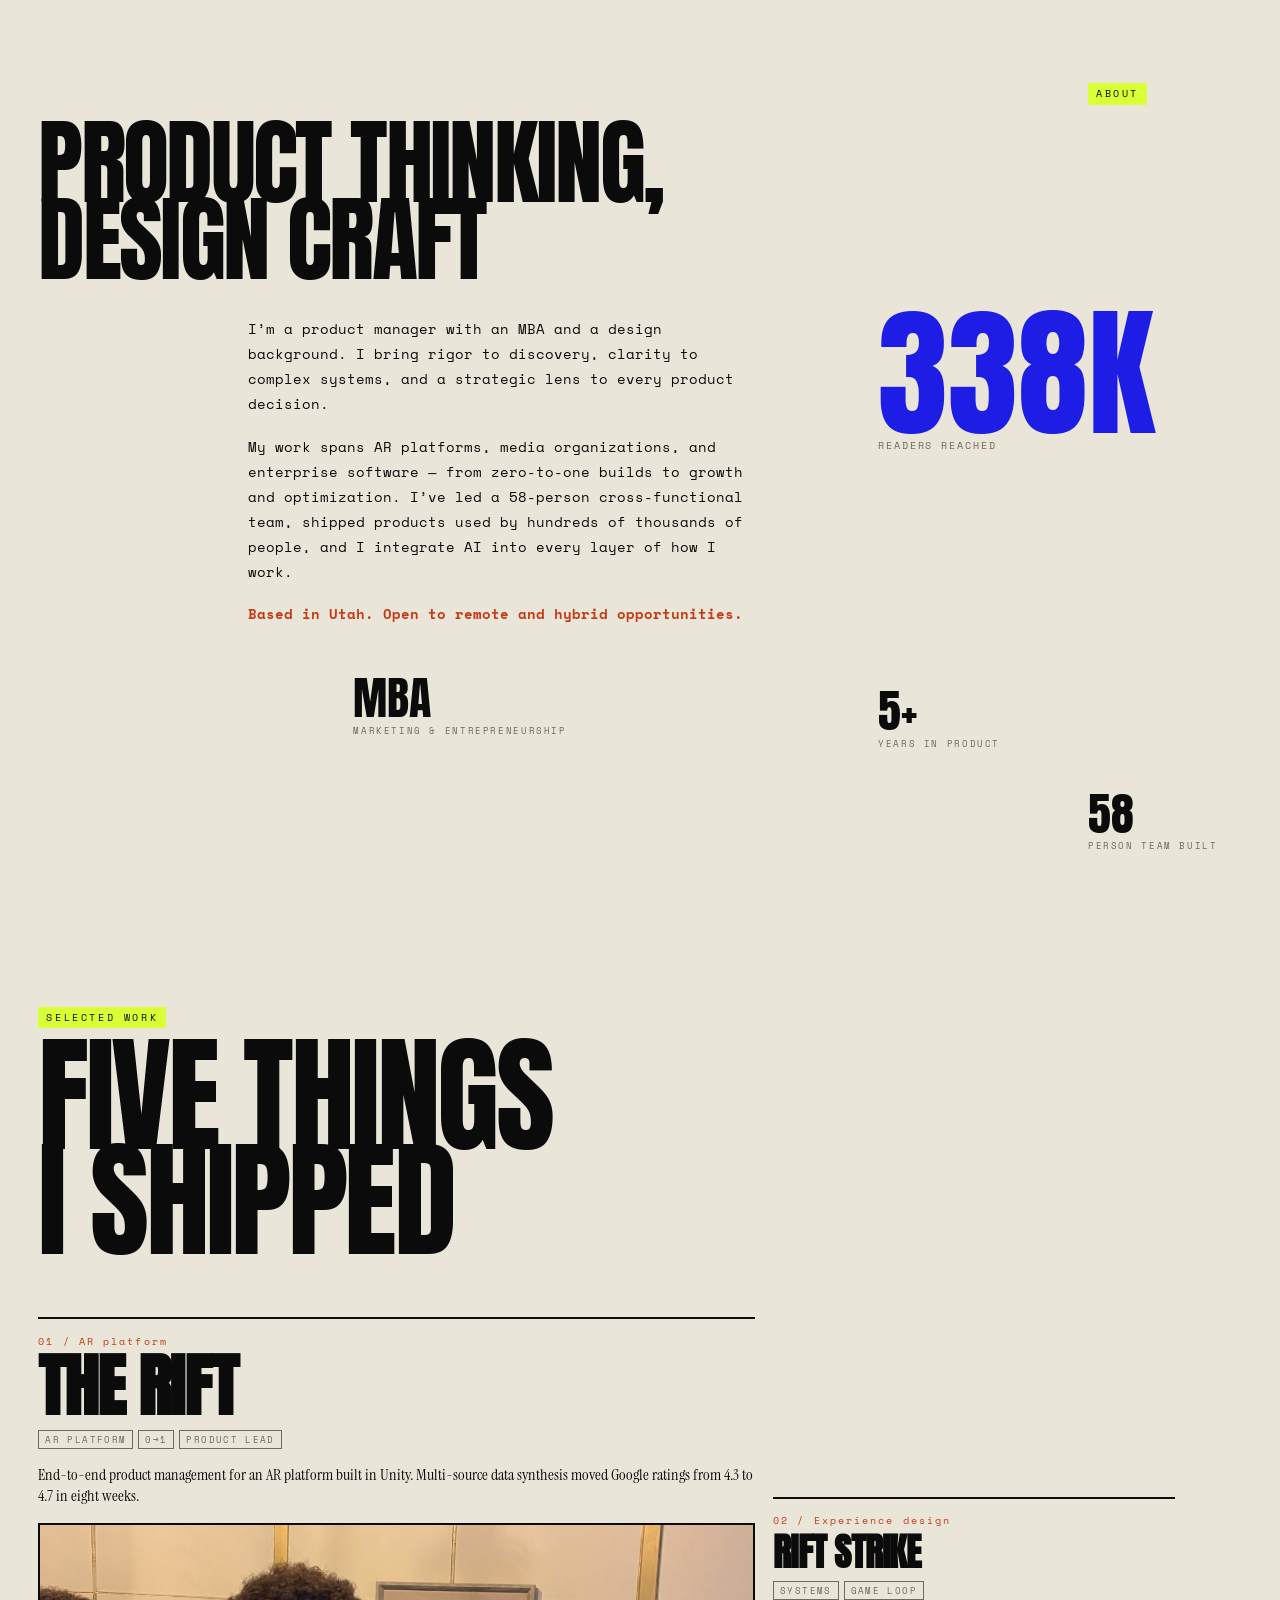
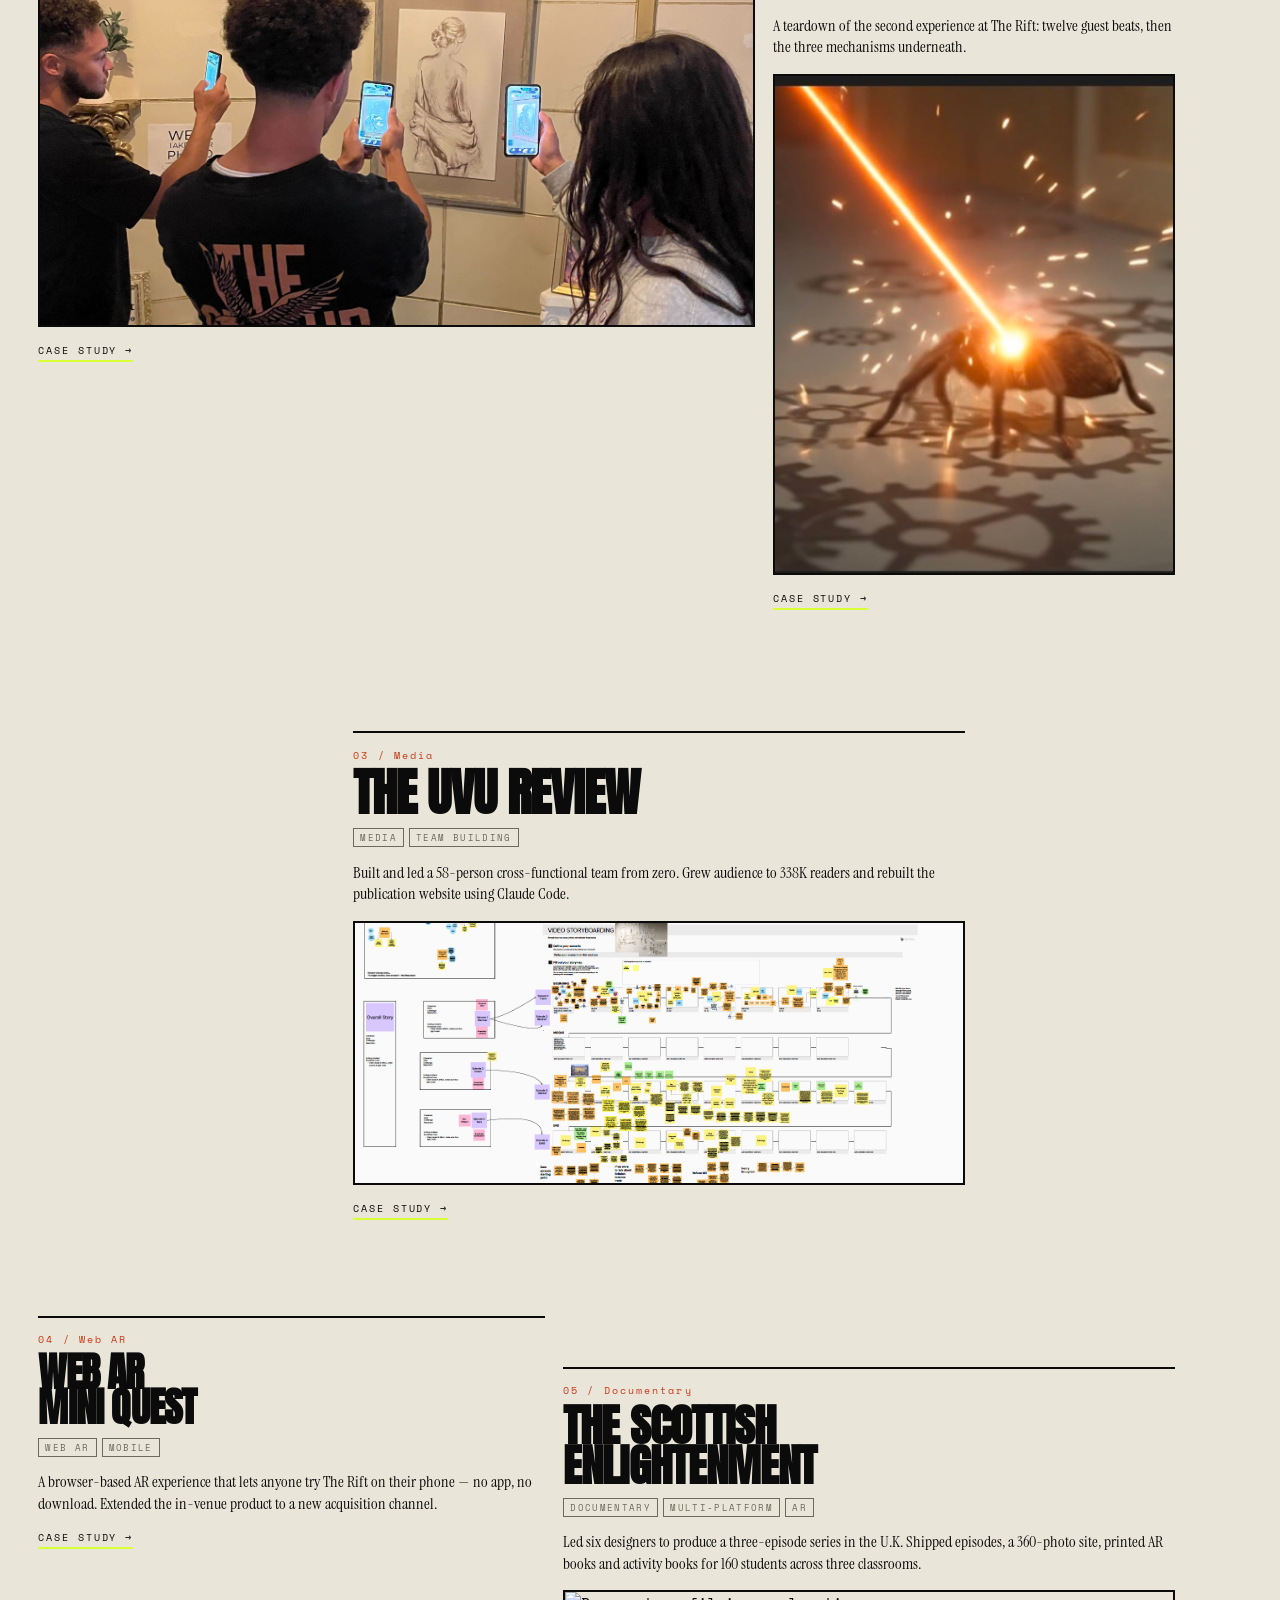
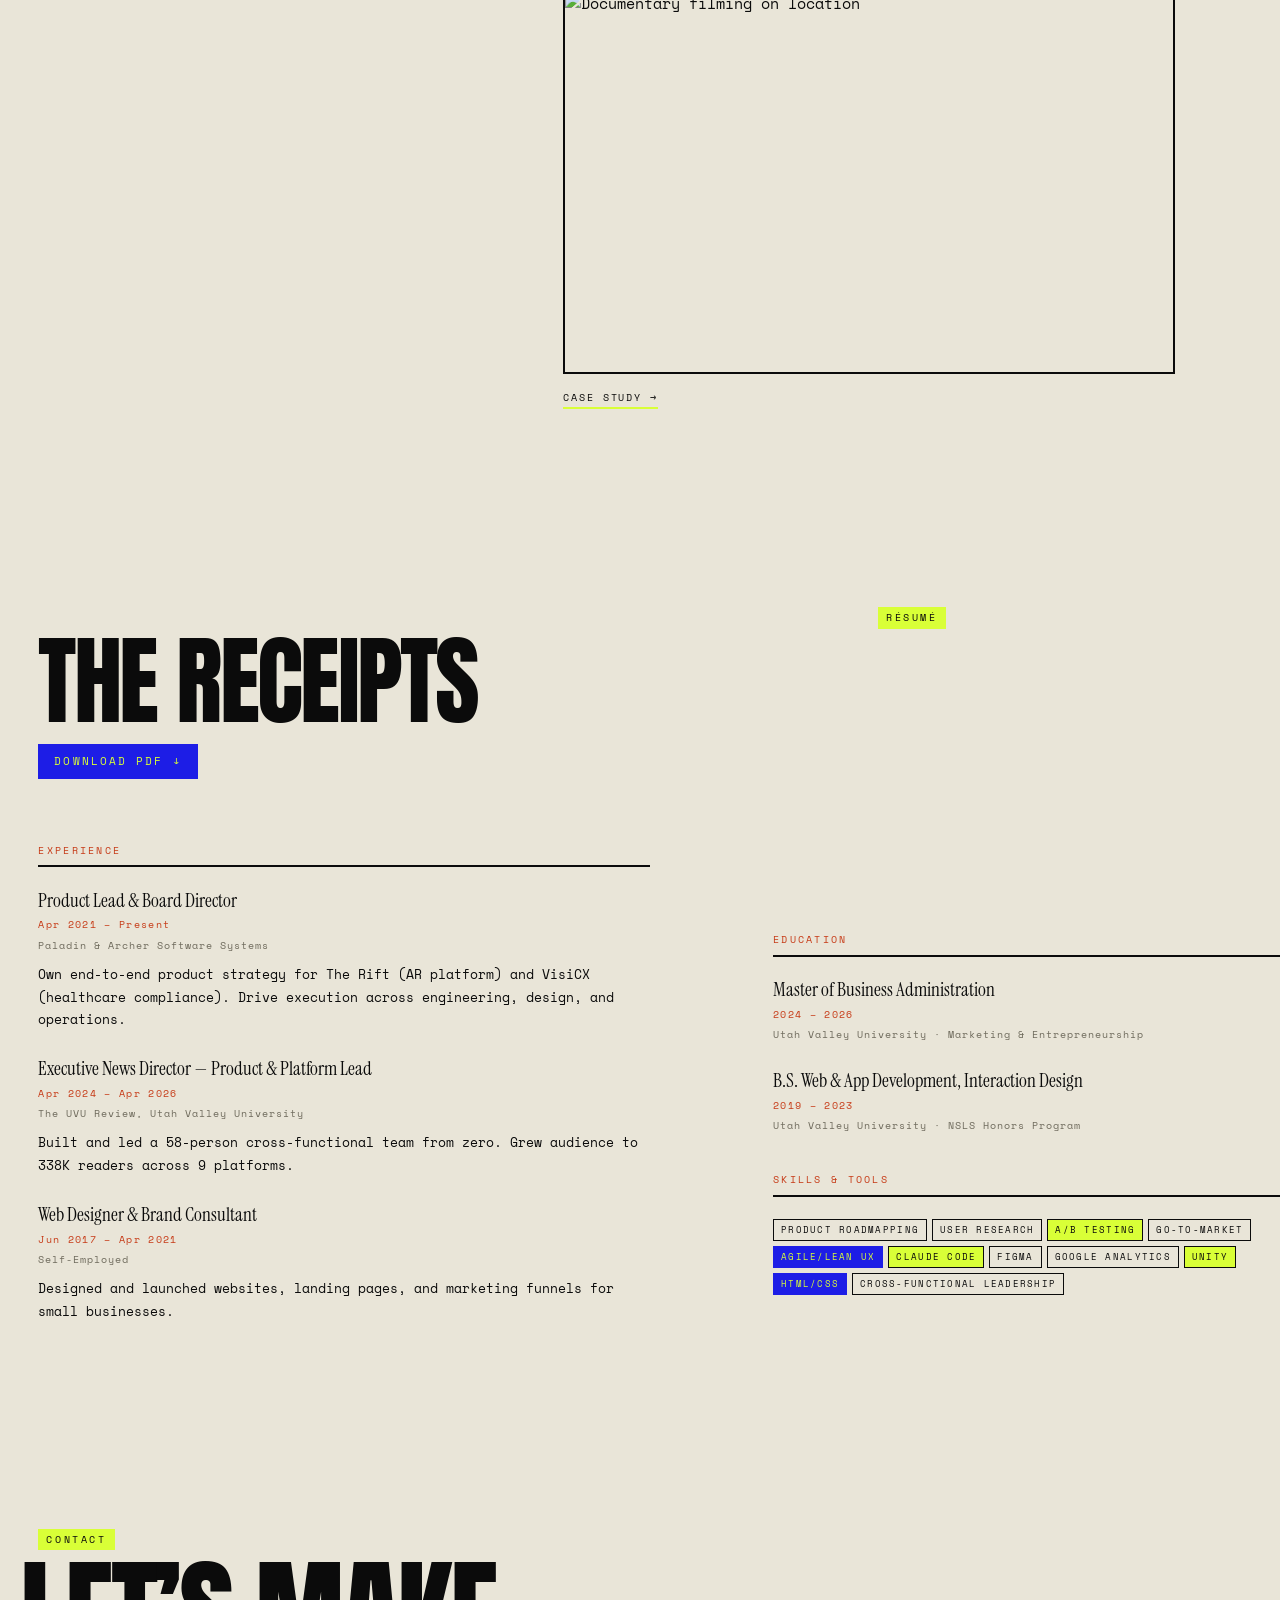
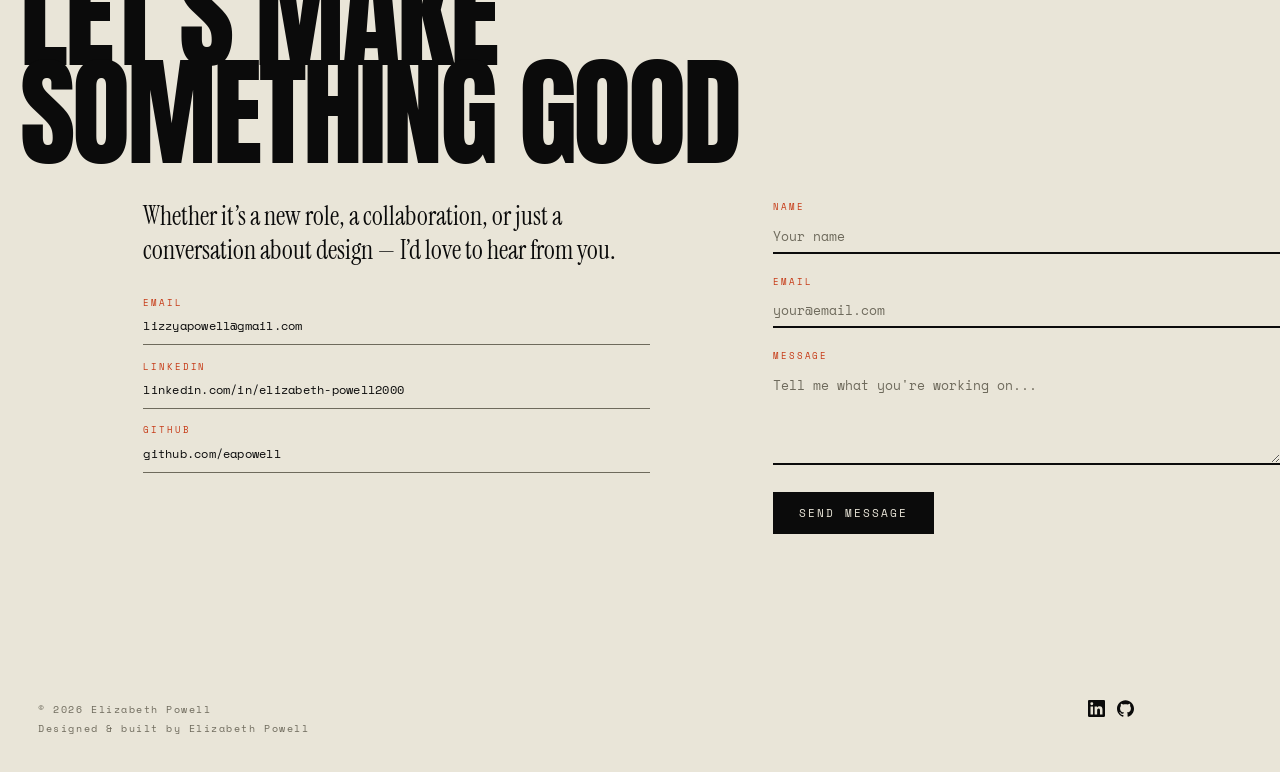
==== commit 692db2a7: "Ship the radical front page index-radical.html becomes index.html. The previous front page is kept a" ====
--- a/index.html
+++ b/index.html
@@ -5,1000 +5,538 @@
 <meta name="viewport" content="width=device-width, initial-scale=1.0">
 <title>Elizabeth Powell — Product & Design</title>
 <link rel="icon" type="image/svg+xml" href="favicon.svg">
-<link href="https://fonts.googleapis.com/css2?family=Cormorant+Garamond:ital,wght@0,300;0,400;0,600;1,300;1,400&family=DM+Sans:wght@300;400;500&display=swap" rel="stylesheet">
+<link rel="preconnect" href="https://fonts.googleapis.com">
+<link rel="preconnect" href="https://fonts.gstatic.com" crossorigin>
+<link href="https://fonts.googleapis.com/css2?family=Anton&family=Instrument+Serif:ital@0;1&family=Space+Mono:wght@400;700&display=swap" rel="stylesheet">
 <style>
-  *, *::before, *::after { box-sizing: border-box; margin: 0; padding: 0; }
-
-  :root {
-    --ink: #0f0f0e;
-    --ink-mid: #3a3a38;
-    --ink-light: #8a8a86;
-    --paper: #fafaf8;
-    --paper-warm: #f3f2ee;
-    --accent: #0f0f0e;
-    --line: rgba(15,15,14,0.12);
-    --line-strong: rgba(15,15,14,0.25);
-  }
-
-  html { scroll-behavior: smooth; }
-
-  body {
-    font-family: 'DM Sans', sans-serif;
-    background: var(--paper);
-    color: var(--ink);
-    font-size: 15px;
-    line-height: 1.6;
-    -webkit-font-smoothing: antialiased;
-  }
-
-  /* NAV */
-  nav {
-    position: fixed; top: 0; left: 0; right: 0; z-index: 100;
-    display: flex; justify-content: space-between; align-items: center;
-    padding: 1.25rem 4vw;
-    background: rgba(250,250,248,0.92);
-    backdrop-filter: blur(12px);
-    border-bottom: 0.5px solid var(--line);
-  }
-  .nav-logo {
-    font-family: 'Cormorant Garamond', serif;
-    font-size: 1.35rem;
-    font-weight: 300;
-    letter-spacing: 0.04em;
-    color: var(--ink);
-    text-decoration: none;
-  }
-  .nav-links { display: flex; gap: 2rem; list-style: none; }
-  .nav-links a {
-    font-size: 0.8rem;
-    letter-spacing: 0.1em;
-    text-transform: uppercase;
-    color: var(--ink-mid);
-    text-decoration: none;
-    transition: color 0.2s;
-  }
-  .nav-links a:hover { color: var(--ink); }
-
-  /* HERO */
-  #hero {
-    min-height: 100vh;
-    display: grid;
-    grid-template-columns: 1fr 1fr;
-    border-bottom: 0.5px solid var(--line-strong);
-    padding-top: 5rem;
-  }
-  .hero-left {
-    padding: 8vw 5vw 6vw 4vw;
-    display: flex;
-    flex-direction: column;
-    justify-content: center;
-    border-right: 0.5px solid var(--line-strong);
-  }
-  .hero-eyebrow {
-    font-size: 0.72rem;
-    letter-spacing: 0.16em;
-    text-transform: uppercase;
-    color: var(--ink-light);
-    margin-bottom: 1.75rem;
-  }
-  .hero-name {
-    font-family: 'Cormorant Garamond', serif;
-    font-size: clamp(3.5rem, 7vw, 6rem);
-    font-weight: 300;
-    line-height: 1.0;
-    letter-spacing: -0.01em;
-    margin-bottom: 1.5rem;
-  }
-  .hero-name em {
-    font-style: italic;
-    font-weight: 300;
-  }
-  .hero-desc {
-    font-size: 1rem;
-    color: var(--ink-mid);
-    max-width: 380px;
-    line-height: 1.75;
-    margin-bottom: 2.5rem;
-  }
-  .hero-cta {
-    display: inline-flex;
-    align-items: center;
-    gap: 0.6rem;
-    font-size: 0.8rem;
-    letter-spacing: 0.1em;
-    text-transform: uppercase;
-    color: var(--ink);
-    text-decoration: none;
-    border-bottom: 1px solid var(--ink);
-    padding-bottom: 2px;
-    transition: gap 0.2s;
-  }
-  .hero-cta:hover { gap: 1rem; }
-
-  .hero-right {
-    background: var(--paper-warm);
-    display: flex;
-    align-items: center;
-    justify-content: center;
-    padding: 4rem;
-    position: relative;
-    overflow: hidden;
-  }
-  .hero-visual {
-    width: 100%;
-    max-width: 380px;
-    aspect-ratio: 3/4;
-    background: var(--line);
-    position: relative;
-    overflow: hidden;
-  }
-  .hero-visual-placeholder {
-    width: 100%;
-    height: 100%;
-    display: flex;
-    flex-direction: column;
-    align-items: center;
-    justify-content: center;
-    gap: 0.75rem;
-    color: var(--ink-light);
-    font-size: 0.8rem;
-    letter-spacing: 0.08em;
-    text-transform: uppercase;
-    border: 0.5px dashed var(--line-strong);
-  }
-  .photo-icon {
-    width: 36px; height: 36px;
-    border: 1.5px solid var(--ink-light);
-    border-radius: 50%;
-    display: flex; align-items: center; justify-content: center;
-    font-size: 16px;
-  }
-
-  /* SECTION COMMON */
-  section { border-bottom: 0.5px solid var(--line-strong); }
-  .section-inner { padding: 6rem 4vw; max-width: 1200px; margin: 0 auto; }
-  .section-label {
-    font-size: 0.72rem;
-    letter-spacing: 0.16em;
-    text-transform: uppercase;
-    color: var(--ink-light);
-    margin-bottom: 3rem;
-    display: flex; align-items: center; gap: 1rem;
-  }
-  .section-label::after {
-    content: '';
-    display: block;
-    flex: 1;
-    height: 0.5px;
-    background: var(--line-strong);
-  }
-
-  /* ABOUT */
-  .about-grid {
-    display: grid;
-    grid-template-columns: 1.2fr 1fr;
-    gap: 6vw;
-    align-items: start;
-  }
-  .about-headline {
-    font-family: 'Cormorant Garamond', serif;
-    font-size: clamp(2rem, 4vw, 3.25rem);
-    font-weight: 300;
-    line-height: 1.2;
-    margin-bottom: 1.5rem;
-  }
-  .about-headline em { font-style: italic; }
-  .about-body { color: var(--ink-mid); line-height: 1.8; margin-bottom: 1.25rem; }
-  .about-stats {
-    display: grid;
-    grid-template-columns: 1fr 1fr;
-    gap: 0;
-    border: 0.5px solid var(--line-strong);
-  }
-  .stat-item {
-    padding: 1.5rem;
-    border-right: 0.5px solid var(--line-strong);
-    border-bottom: 0.5px solid var(--line-strong);
-  }
-  .stat-item:nth-child(even) { border-right: none; }
-  .stat-item:nth-last-child(-n+2) { border-bottom: none; }
-  .stat-num {
-    font-family: 'Cormorant Garamond', serif;
-    font-size: 2.5rem;
-    font-weight: 300;
-    line-height: 1;
-    margin-bottom: 0.25rem;
-  }
-  .stat-label { font-size: 0.78rem; color: var(--ink-light); letter-spacing: 0.06em; }
-
-  /* WORK */
-  .work-grid {
-    display: grid;
-    grid-template-columns: repeat(2, 1fr);
-    gap: 0;
-    border: 0.5px solid var(--line-strong);
-  }
-  .work-card {
-    padding: 2.5rem;
-    border-right: 0.5px solid var(--line-strong);
-    border-bottom: 0.5px solid var(--line-strong);
-    cursor: pointer;
-    transition: background 0.2s;
-    text-decoration: none;
-    color: inherit;
-    display: block;
-  }
-  .work-card:nth-child(even) { border-right: none; }
-  .work-card:nth-last-child(-n+2) { border-bottom: none; }
-  .work-card:hover { background: var(--paper-warm); }
-  .work-thumb {
-    width: 100%;
-    aspect-ratio: 16/10;
-    background: var(--paper-warm);
-    margin-bottom: 1.5rem;
-    display: flex;
-    align-items: center;
-    justify-content: center;
-    color: var(--ink-light);
-    font-size: 0.75rem;
-    letter-spacing: 0.08em;
-    text-transform: uppercase;
-    border: 0.5px dashed var(--line-strong);
-    position: relative;
-    overflow: hidden;
-  }
-  .work-thumb img {
-    width: 100%; height: 100%;
-    object-fit: cover;
-    position: absolute; inset: 0;
-    transition: transform 0.4s ease;
-  }
-  .work-card:hover .work-thumb img {
-    transform: scale(1.05);
-  }
-  .work-thumb:has(img) {
-    border: none;
-  }
-  .work-tags {
-    display: flex;
-    gap: 0.5rem;
-    flex-wrap: wrap;
-    margin-bottom: 0.75rem;
-  }
-  .tag {
-    font-size: 0.7rem;
-    letter-spacing: 0.08em;
-    text-transform: uppercase;
-    color: var(--ink-light);
-    border: 0.5px solid var(--line-strong);
-    padding: 2px 8px;
-  }
-  .work-title {
-    font-family: 'Cormorant Garamond', serif;
-    font-size: 1.5rem;
-    font-weight: 400;
-    margin-bottom: 0.5rem;
-    line-height: 1.25;
-  }
-  .work-desc { font-size: 0.88rem; color: var(--ink-mid); line-height: 1.7; }
-  .work-arrow {
-    display: inline-block;
-    margin-top: 1rem;
-    font-size: 0.78rem;
-    letter-spacing: 0.08em;
-    text-transform: uppercase;
-    color: var(--ink);
-    border-bottom: 0.5px solid var(--ink);
-    padding-bottom: 1px;
-  }
-
-  /* RESUME */
-  .resume-cols {
-    display: grid;
-    grid-template-columns: 1fr 1fr;
-    gap: 0 6vw;
-  }
-  .resume-section { margin-bottom: 3rem; }
-  .resume-section-title {
-    font-size: 0.72rem;
-    letter-spacing: 0.16em;
-    text-transform: uppercase;
-    color: var(--ink-light);
-    margin-bottom: 1.5rem;
-    padding-bottom: 0.75rem;
-    border-bottom: 0.5px solid var(--line);
-  }
-  .resume-item { margin-bottom: 1.75rem; }
-  .resume-item-header { display: flex; justify-content: space-between; align-items: baseline; margin-bottom: 0.2rem; }
-  .resume-item-title { font-weight: 500; font-size: 0.95rem; }
-  .resume-item-date { font-size: 0.78rem; color: var(--ink-light); }
-  .resume-item-sub { font-size: 0.85rem; color: var(--ink-light); margin-bottom: 0.4rem; font-style: italic; }
-  .resume-item-desc { font-size: 0.85rem; color: var(--ink-mid); line-height: 1.7; }
-  .skill-row { display: flex; flex-wrap: wrap; gap: 0.4rem; margin-top: 0.5rem; }
-  .skill-pill {
-    font-size: 0.75rem;
-    letter-spacing: 0.04em;
-    color: var(--ink-mid);
-    border: 0.5px solid var(--line-strong);
-    padding: 3px 10px;
-  }
-  .resume-dl-link {
-    display: inline-flex;
-    align-items: center;
-    gap: 0.5rem;
-    font-size: 0.8rem;
-    letter-spacing: 0.1em;
-    text-transform: uppercase;
-    border: 0.5px solid var(--ink);
-    padding: 0.65rem 1.5rem;
-    text-decoration: none;
-    color: var(--ink);
-    transition: background 0.2s, color 0.2s;
-    margin-bottom: 3rem;
-  }
-  .resume-dl-link:hover { background: var(--ink); color: var(--paper); }
-
-  /* CONTACT */
-  #contact { border-bottom: none; }
-  .contact-grid {
-    display: grid;
-    grid-template-columns: 1fr 1fr;
-    gap: 0;
-    align-items: start;
-  }
-  .contact-left {
-    border-right: 0.5px solid var(--line-strong);
-    padding-right: 6vw;
-    padding-bottom: 2rem;
-  }
-  .contact-headline {
-    font-family: 'Cormorant Garamond', serif;
-    font-size: clamp(2rem, 4vw, 3rem);
-    font-weight: 300;
-    line-height: 1.15;
-    margin-bottom: 1.25rem;
-  }
-  .contact-headline em { font-style: italic; }
-  .contact-sub { color: var(--ink-mid); line-height: 1.8; margin-bottom: 2rem; }
-  .contact-links { display: flex; flex-direction: column; gap: 0.75rem; }
-  .contact-link {
-    display: flex;
-    align-items: center;
-    gap: 0.75rem;
-    font-size: 0.9rem;
-    color: var(--ink-mid);
-    text-decoration: none;
-    transition: color 0.2s;
-  }
-  .contact-link:hover { color: var(--ink); }
-  .contact-link-label {
-    font-size: 0.7rem;
-    letter-spacing: 0.1em;
-    text-transform: uppercase;
-    color: var(--ink-light);
-    min-width: 60px;
-  }
-  .contact-right { padding-left: 6vw; padding-top: 0.5rem; }
-  .form-group { margin-bottom: 1.25rem; }
-  .form-label {
-    display: block;
-    font-size: 0.72rem;
-    letter-spacing: 0.1em;
-    text-transform: uppercase;
-    color: var(--ink-light);
-    margin-bottom: 0.5rem;
-  }
-  .form-input, .form-textarea {
-    width: 100%;
-    font-family: 'DM Sans', sans-serif;
-    font-size: 0.9rem;
-    color: var(--ink);
-    background: transparent;
-    border: none;
-    border-bottom: 0.5px solid var(--line-strong);
-    padding: 0.5rem 0;
-    outline: none;
-    transition: border-color 0.2s;
-  }
-  .form-input:focus, .form-textarea:focus { border-color: var(--ink); }
-  .form-textarea { resize: none; height: 80px; }
-  .form-submit {
-    font-family: 'DM Sans', sans-serif;
-    font-size: 0.8rem;
-    letter-spacing: 0.1em;
-    text-transform: uppercase;
-    color: var(--paper);
-    background: var(--ink);
-    border: none;
-    padding: 0.75rem 2rem;
-    cursor: pointer;
-    transition: opacity 0.2s;
-    margin-top: 0.5rem;
-  }
-  .form-submit:hover { opacity: 0.75; }
-  .form-submit:disabled { opacity: 0.5; cursor: default; }
-  .form-success {
-    display: flex;
-    align-items: center;
-    justify-content: center;
-    height: 100%;
-    min-height: 200px;
-    text-align: center;
-  }
-  .form-success p {
-    font-family: 'DM Sans', sans-serif;
-    font-size: 0.95rem;
-    color: var(--ink-mid);
-    line-height: 1.6;
-  }
-
-  /* FOOTER */
-  footer {
-    padding: 1.5rem 4vw;
-    display: flex;
-    justify-content: space-between;
-    align-items: center;
-    border-top: 0.5px solid var(--line);
-  }
-  footer p { font-size: 0.78rem; color: var(--ink-light); }
-  .footer-socials { display: flex; gap: 1rem; align-items: center; }
-  .footer-socials a { color: var(--ink-light); transition: color 0.2s; display: flex; }
-  .footer-socials a:hover { color: var(--ink); }
-  .footer-socials svg { width: 18px; height: 18px; }
-
-  /* ANIMATIONS */
-  @keyframes fadeUp {
-    from { opacity: 0; transform: translateY(20px); }
-    to { opacity: 1; transform: translateY(0); }
-  }
-  .hero-eyebrow { animation: fadeUp 0.6s ease forwards; }
-  .hero-name { animation: fadeUp 0.6s 0.1s ease both; }
-  .hero-desc { animation: fadeUp 0.6s 0.2s ease both; }
-  .hero-cta { animation: fadeUp 0.6s 0.3s ease both; }
-
-  /* ACTIVE NAV */
-  .nav-links a.active { color: var(--ink); font-weight: 500; }
-
-  /* MODE TOGGLE */
-  .mode-toggle {
-    display: flex;
-    align-items: center;
-    gap: 0.6rem;
-    margin-left: 2rem;
-    cursor: pointer;
-    user-select: none;
-  }
-  .mode-label {
-    font-size: 0.65rem;
-    letter-spacing: 0.12em;
-    text-transform: uppercase;
-    color: var(--ink-light);
-    transition: color 0.4s;
-  }
-  .mode-label.active-label { color: var(--ink); font-weight: 500; }
-  .toggle-track {
-    width: 36px;
-    height: 20px;
-    background: var(--line-strong);
-    border-radius: 10px;
-    position: relative;
-    transition: background 0.4s;
-  }
-  .toggle-thumb {
-    width: 16px;
-    height: 16px;
-    background: var(--ink);
-    border-radius: 50%;
-    position: absolute;
-    top: 2px;
-    left: 2px;
-    transition: transform 0.3s cubic-bezier(0.68, -0.55, 0.27, 1.55), background 0.4s;
-  }
-
-  /* FUN THEME */
-  body.fun {
-    --ink: #f0f0f0;
-    --ink-mid: #c0c0c0;
-    --ink-light: #888;
-    --paper: #0a0a0a;
-    --paper-warm: #141414;
-    --line: rgba(255,255,255,0.1);
-    --line-strong: rgba(255,255,255,0.2);
-    --neon-pink: #ff2d95;
-    --neon-green: #39ff14;
-    --neon-orange: #ff6b2b;
-    --neon-blue: #00d4ff;
-    transition: background 0.5s, color 0.5s;
-  }
-  body:not(.fun) {
-    transition: background 0.5s, color 0.5s;
-  }
-  body.fun nav {
-    background: rgba(10,10,10,0.92);
-  }
-  body.fun .toggle-track {
-    background: linear-gradient(135deg, var(--neon-pink), var(--neon-blue));
-  }
-  body.fun .toggle-thumb {
-    transform: translateX(16px);
-    background: #0a0a0a;
-  }
-  body.fun .hero-name em {
-    background: linear-gradient(135deg, var(--neon-pink), var(--neon-orange), var(--neon-green), var(--neon-blue));
-    -webkit-background-clip: text;
-    -webkit-text-fill-color: transparent;
-    background-clip: text;
-  }
-  body.fun .hero-eyebrow {
-    color: var(--neon-pink);
-  }
-  body.fun .hero-cta {
-    color: var(--neon-green);
-    border-color: var(--neon-green);
-  }
-  body.fun .hero-right {
-    background: #141414;
-  }
-  body.fun .section-label {
-    color: var(--neon-pink);
-  }
-  body.fun .section-label::after {
-    background: linear-gradient(90deg, var(--neon-pink), transparent);
-  }
-  body.fun .stat-num {
-    background: linear-gradient(135deg, var(--neon-orange), var(--neon-pink));
-    -webkit-background-clip: text;
-    -webkit-text-fill-color: transparent;
-    background-clip: text;
-  }
-  body.fun .tag {
-    border-color: var(--neon-blue);
-    color: var(--neon-blue);
-  }
-  body.fun .work-card:hover {
-    background: #1a1a1a;
-    box-shadow: inset 0 0 30px rgba(255,45,149,0.05);
-  }
-  body.fun .work-arrow {
-    color: var(--neon-green);
-    border-color: var(--neon-green);
-  }
-  body.fun .work-title {
-    transition: color 0.3s;
-  }
-  body.fun .work-card:hover .work-title {
-    color: var(--neon-pink);
-  }
-  body.fun .skill-pill {
-    border-color: var(--neon-blue);
-    color: var(--neon-blue);
-    transition: all 0.3s;
-  }
-  body.fun .skill-pill:hover {
-    background: var(--neon-blue);
-    color: #0a0a0a;
-  }
-  body.fun .resume-dl-link {
-    border-color: var(--neon-green);
-    color: var(--neon-green);
-  }
-  body.fun .resume-dl-link:hover {
-    background: var(--neon-green);
-    color: #0a0a0a;
-  }
-  body.fun .form-submit {
-    background: linear-gradient(135deg, var(--neon-pink), var(--neon-orange));
-    color: #0a0a0a;
-    font-weight: 500;
-  }
-  body.fun .form-input:focus, body.fun .form-textarea:focus {
-    border-color: var(--neon-pink);
-  }
-  body.fun .contact-headline em {
-    background: linear-gradient(135deg, var(--neon-pink), var(--neon-blue));
-    -webkit-background-clip: text;
-    -webkit-text-fill-color: transparent;
-    background-clip: text;
-  }
-  body.fun .about-headline em {
-    background: linear-gradient(135deg, var(--neon-green), var(--neon-blue));
-    -webkit-background-clip: text;
-    -webkit-text-fill-color: transparent;
-    background-clip: text;
-  }
-  body.fun .footer-socials a:hover {
-    color: var(--neon-pink);
-  }
-  body.fun .nav-links a:hover {
-    color: var(--neon-pink);
-  }
-  body.fun .nav-links a.active {
-    color: var(--neon-pink);
-  }
-  body.fun .nav-logo {
-    background: linear-gradient(135deg, var(--neon-pink), var(--neon-blue));
-    -webkit-background-clip: text;
-    -webkit-text-fill-color: transparent;
-    background-clip: text;
-  }
-
-  /* Fun mode animations */
-  @keyframes neonPulse {
-    0%, 100% { opacity: 1; }
-    50% { opacity: 0.7; }
-  }
-  @keyframes float {
-    0%, 100% { transform: translateY(0); }
-    50% { transform: translateY(-6px); }
-  }
-  body.fun .stat-item {
-    transition: transform 0.3s;
-  }
-  body.fun .stat-item:hover {
-    transform: scale(1.05);
-  }
-  body.fun .hero-name {
-    animation: fadeUp 0.6s 0.1s ease both;
-  }
-  body.fun .photo-icon {
-    border-color: var(--neon-pink);
-    animation: neonPulse 2s ease infinite;
-  }
-  body.fun .work-thumb {
-    border-color: var(--neon-blue);
-    transition: border-color 0.3s, box-shadow 0.3s;
-  }
-  body.fun .work-card:hover .work-thumb {
-    box-shadow: 0 0 20px rgba(0,212,255,0.2);
-  }
-
-  /* RESPONSIVE */
-  .hamburger {
-    display: none;
-    flex-direction: column;
-    gap: 5px;
-    cursor: pointer;
-    padding: 4px;
-    background: none;
-    border: none;
-  }
-  .hamburger span {
-    display: block;
-    width: 22px;
-    height: 1.5px;
-    background: var(--ink);
-    transition: transform 0.3s, opacity 0.3s;
-  }
-  .hamburger.open span:nth-child(1) { transform: translateY(6.5px) rotate(45deg); }
-  .hamburger.open span:nth-child(2) { opacity: 0; }
-  .hamburger.open span:nth-child(3) { transform: translateY(-6.5px) rotate(-45deg); }
-
-  @media (max-width: 768px) {
-    nav {
-      flex-wrap: wrap;
-      gap: 0.5rem;
-      padding: 0.75rem 4vw;
-    }
-    .nav-logo { font-size: 1.1rem; }
-    .hamburger { display: flex; margin-left: auto; }
-    .nav-links {
-      display: none;
-      flex-direction: column;
-      width: 100%;
-      gap: 0;
-      order: 3;
-      padding-top: 0.75rem;
-      border-top: 0.5px solid var(--line);
-    }
-    .nav-links.open { display: flex; }
-    .nav-links li { padding: 0.6rem 0; }
-    .nav-links a { font-size: 0.85rem; letter-spacing: 0.06em; }
-    .mode-toggle {
-      order: 4;
-      width: 100%;
-      justify-content: center;
-      margin-left: 0;
-      padding: 0.75rem 0 0.25rem;
-    }
-
-    #hero {
-      grid-template-columns: 1fr;
-      min-height: auto;
-    }
-    .hero-left {
-      border-right: none;
-      padding: 6rem 6vw 3rem;
-    }
-    .hero-right {
-      padding: 2rem;
-      min-height: 50vh;
-    }
-    .hero-visual { max-width: 280px; }
-
-    .section-inner { padding: 3.5rem 5vw; }
-
-    .about-grid {
-      grid-template-columns: 1fr;
-      gap: 2.5rem;
-    }
-
-    .work-grid {
-      grid-template-columns: 1fr;
-    }
-    .work-card:nth-child(even) { border-right: 0.5px solid var(--line-strong); }
-    .work-card:nth-last-child(-n+2) { border-bottom: 0.5px solid var(--line-strong); }
-    .work-card:last-child { border-bottom: none; }
-    .work-card { padding: 1.75rem; }
-
-    .resume-cols {
-      grid-template-columns: 1fr;
-      gap: 0;
-    }
-    .resume-item-header {
-      flex-wrap: wrap;
-      gap: 0.25rem;
-    }
-
-    .contact-grid {
-      grid-template-columns: 1fr;
-    }
-    .contact-left {
-      border-right: none;
-      padding-right: 0;
-      padding-bottom: 2.5rem;
-      border-bottom: 0.5px solid var(--line-strong);
-    }
-    .contact-right {
-      padding-left: 0;
-      padding-top: 2.5rem;
-    }
-
-    footer {
-      flex-direction: column;
-      gap: 1rem;
-      text-align: center;
-    }
+  *,*::before,*::after{box-sizing:border-box;margin:0;padding:0}
+
+  :root{
+    --bone:#E9E5D8;
+    --tar:#0B0B0B;
+    --ultra:#1D1DE6;
+    --acid:#D9FF37;
+    --oxide:#C63A16;
+    --smoke:#6E6A5C;
+
+    --scream:'Anton','Arial Narrow',Impact,sans-serif;
+    --literary:'Instrument Serif',Georgia,serif;
+    --machine:'Space Mono','SF Mono',Menlo,monospace;
+
+    --ground:var(--bone);
+    --ink:var(--tar);
+    --plate:var(--ultra);
+    --spark:var(--acid);
+  }
+
+  html{scroll-behavior:smooth;overflow-x:clip}
+  body{
+    background:var(--ground); color:var(--ink);
+    font-family:var(--machine); font-size:15px; line-height:1.55;
+    overflow-x:clip;
+    -webkit-font-smoothing:antialiased;
+    transition:background .45s ease,color .45s ease;
+  }
+
+  /* FUN MODE — the inversion. Not a re-skin: a different room. */
+  body.fun{--ground:var(--tar);--ink:var(--bone);--plate:var(--oxide);--spark:var(--acid)}
+  body.fun .plate-name{color:var(--acid)}
+  body.fun .void-word{color:var(--oxide)}
+  body.fun .ticker{background:var(--acid);color:var(--tar);border-color:var(--tar)}
+  body.fun .card-thumb{filter:saturate(.5) contrast(1.25)}
+
+  /* the grid everything snaps to, even when placement is deranged */
+  .grid{
+    --padr:0;                      /* asymmetric on purpose — plates bleed right */
+    display:grid;
+    grid-template-columns:repeat(12,minmax(0,1fr));
+    column-gap:clamp(8px,1.4vw,26px);
+    padding-left:clamp(14px,3vw,54px);
+    padding-right:var(--padr);
+  }
+
+  a{color:inherit}
+  img{display:block;max-width:100%}
+  ::selection{background:var(--spark);color:var(--tar)}
+  :focus-visible{outline:3px solid var(--oxide);outline-offset:3px}
+
+  /* ---------- type primitives ---------- */
+  .scream{
+    font-family:var(--scream); font-weight:400; text-transform:uppercase;
+    line-height:.82; letter-spacing:-.028em;
+  }
+  .mono{font-family:var(--machine);font-size:10.5px;letter-spacing:.24em;text-transform:uppercase}
+  .lit{font-family:var(--literary);font-weight:400;line-height:1.22}
+  .lit em{font-style:italic}
+
+  /* ---------- NAV — no bar, no centre, no symmetry ---------- */
+  nav{
+    position:relative;z-index:40;
+    display:grid;grid-template-columns:repeat(12,minmax(0,1fr));
+    column-gap:clamp(8px,1.4vw,26px);
+    padding:14px 0 0 clamp(14px,3vw,54px);
+    align-items:start;
+  }
+  .nav-logo{
+    grid-column:1/5;
+    font-family:var(--scream);text-transform:uppercase;font-size:clamp(15px,1.5vw,20px);
+    letter-spacing:-.01em;text-decoration:none;line-height:1;
+  }
+  .nav-stack{grid-column:11/13;display:flex;flex-direction:column;align-items:flex-start;gap:2px;list-style:none}
+  .nav-stack a{
+    font-family:var(--machine);font-size:10.5px;letter-spacing:.2em;text-transform:uppercase;
+    text-decoration:none;color:var(--smoke);transition:color .18s,background .18s;padding:1px 3px;
+  }
+  .nav-stack a:hover,.nav-stack a.active{color:var(--ink);background:var(--spark)}
+  .mode-toggle{
+    grid-column:9/11;display:flex;align-items:center;gap:7px;cursor:pointer;user-select:none;
+    justify-self:start;padding-top:2px;
+  }
+  .mode-label{font-family:var(--machine);font-size:9px;letter-spacing:.18em;text-transform:uppercase;color:var(--smoke)}
+  .mode-label.active-label{color:var(--ink)}
+  .toggle-track{width:30px;height:12px;border:1.5px solid var(--ink);position:relative}
+  .toggle-thumb{position:absolute;top:1px;left:1px;width:11px;height:8px;background:var(--ink);transition:transform .2s}
+  body.fun .toggle-thumb{transform:translateX(15px)}
+  .hamburger{display:none}
+
+  /* ---------- TICKER ---------- */
+  .ticker{
+    grid-column:1/-1;margin-top:20px;margin-right:calc(-1 * var(--padr));background:var(--plate);color:var(--spark);
+    border-top:2px solid var(--ink);border-bottom:2px solid var(--ink);
+    overflow:hidden;white-space:nowrap;
+  }
+  .ticker-inner{display:inline-block;padding:6px 0;animation:slide 34s linear infinite}
+  .ticker span{
+    font-family:var(--machine);font-weight:700;font-size:11px;letter-spacing:.28em;
+    text-transform:uppercase;padding:0 1.6rem;
+  }
+  @keyframes slide{from{transform:translateX(0)}to{transform:translateX(-50%)}}
+
+  /* ---------- HERO ---------- */
+  #hero{padding-top:clamp(28px,5vw,60px);padding-bottom:0;position:relative}
+  .hero-eyebrow{
+    grid-column:9/13;align-self:start;
+    font-family:var(--machine);font-size:10px;letter-spacing:.22em;text-transform:uppercase;
+    color:var(--smoke);text-align:left;line-height:1.9;
+  }
+  .hero-line-1{
+    grid-column:1/12;grid-row:2;
+    font-size:clamp(64px,15.5vw,240px);margin-top:.12em;
+  }
+  .plate-wrap{
+    grid-column:1/-1;grid-row:3;background:var(--plate);
+    margin-top:-.04em;padding:.14em 0 .2em clamp(14px,3vw,54px);
+    margin-left:calc(-1 * clamp(14px,3vw,54px));
+    margin-right:calc(-1 * var(--padr));
+    overflow:hidden;
+    transition:background .45s ease;
+  }
+  .plate-name{
+    font-size:clamp(30px,8.4vw,148px);color:var(--spark);
+    display:block;white-space:nowrap;
+  }
+  .hero-desc{
+    grid-column:2/7;grid-row:4;margin-top:clamp(28px,4vw,58px);
+    font-family:var(--literary);font-size:clamp(19px,2.1vw,28px);line-height:1.32;
+  }
+  .hero-cta{
+    grid-column:2/7;grid-row:5;margin-top:1.6rem;justify-self:start;
+    font-family:var(--machine);font-size:10.5px;letter-spacing:.2em;text-transform:uppercase;
+    text-decoration:none;border-bottom:2px solid var(--oxide);padding-bottom:3px;
+  }
+  .hero-cta:hover{background:var(--oxide);color:var(--bone);border-color:var(--oxide)}
+  .hero-portrait{
+    grid-column:10/13;grid-row:4/6;margin-top:clamp(28px,7vw,110px);
+    align-self:start;border:2px solid var(--ink);
+  }
+  .hero-portrait img{width:100%;aspect-ratio:3/4;object-fit:cover;filter:grayscale(1) contrast(1.15)}
+  .hero-portrait figcaption{
+    font-family:var(--machine);font-size:9px;letter-spacing:.16em;text-transform:uppercase;
+    color:var(--smoke);padding:5px 0 0;
+  }
+
+  /* ---------- THE VOID ---------- */
+  #void{min-height:58vh;position:relative;align-content:end;padding-bottom:clamp(40px,8vw,120px)}
+  .void-word{
+    grid-column:1/11;grid-row:1;font-size:clamp(90px,25vw,400px);color:var(--plate);
+    opacity:.13;line-height:.76;pointer-events:none;user-select:none;
+    align-self:start;margin-top:clamp(20px,4vw,60px);
+    white-space:nowrap;
+  }
+  .void-line{
+    grid-column:8/13;grid-row:1;align-self:end;
+    font-family:var(--literary);font-size:clamp(20px,2.6vw,36px);line-height:1.24;
+  }
+  .void-line em{font-style:italic;color:var(--oxide)}
+
+  /* ---------- SECTION LABEL ---------- */
+  .slab{
+    font-family:var(--machine);font-size:10px;letter-spacing:.26em;text-transform:uppercase;
+    color:var(--ink);background:var(--spark);padding:3px 8px;justify-self:start;
+  }
+
+  /* ---------- ABOUT ---------- */
+  #about{padding-top:clamp(40px,7vw,110px)}
+  .about-label{grid-column:11/13;grid-row:1}
+  .about-head{grid-column:1/8;grid-row:2;font-size:clamp(40px,7.4vw,116px);margin-top:.2em}
+  .about-copy{grid-column:3/8;grid-row:3;margin-top:clamp(26px,3vw,44px);display:flex;flex-direction:column;gap:1.1rem}
+  .about-copy p{font-size:13.5px;line-height:1.85;color:var(--ink)}
+  .about-copy p:last-child{color:var(--oxide);font-weight:700}
+
+  /* stats: deliberately not a grid of equals */
+  .stat-huge{grid-column:9/13;grid-row:3;margin-top:clamp(26px,3vw,44px)}
+  .stat-huge .n{font-family:var(--scream);font-size:clamp(74px,11vw,168px);line-height:.8;color:var(--plate)}
+  .stat-huge .l{font-family:var(--machine);font-size:9.5px;letter-spacing:.2em;text-transform:uppercase;color:var(--smoke);margin-top:.5rem}
+  .stat-a{grid-column:9/11;grid-row:4;margin-top:clamp(34px,5vw,78px)}
+  .stat-b{grid-column:11/13;grid-row:4;margin-top:clamp(80px,13vw,190px)}
+  .stat-c{grid-column:4/7;grid-row:4;margin-top:clamp(30px,4vw,54px)}
+  .stat-sm .n{font-family:var(--scream);font-size:clamp(30px,3.6vw,54px);line-height:.85}
+  .stat-sm .l{font-family:var(--machine);font-size:9px;letter-spacing:.18em;text-transform:uppercase;color:var(--smoke);margin-top:.4rem}
+
+  /* ---------- WORK ---------- */
+  #work{padding-top:clamp(70px,12vw,190px)}
+  .work-label{grid-column:1/4;grid-row:1}
+  .work-head{grid-column:1/11;grid-row:2;font-size:clamp(48px,10vw,168px);margin-top:.12em}
+  .cards{grid-column:1/-1;grid-row:3;display:grid;grid-template-columns:repeat(12,minmax(0,1fr));column-gap:clamp(8px,1.4vw,26px);margin-top:clamp(30px,5vw,70px)}
+
+  .card{text-decoration:none;display:block;padding-bottom:2rem;border-top:2px solid var(--ink);padding-top:.9rem}
+  .card-n{font-family:var(--machine);font-size:9.5px;letter-spacing:.22em;color:var(--oxide)}
+  .card-title{font-family:var(--scream);text-transform:uppercase;line-height:.88;letter-spacing:-.02em;margin-top:.5rem}
+  .card-tags{display:flex;flex-wrap:wrap;gap:5px;margin-top:.8rem}
+  .card-tags span{font-family:var(--machine);font-size:8.5px;letter-spacing:.16em;text-transform:uppercase;border:1px solid var(--smoke);padding:2px 6px;color:var(--smoke)}
+  .card-desc{font-family:var(--literary);font-size:16px;line-height:1.34;margin-top:.9rem}
+  .card-thumb{margin-top:1rem;border:2px solid var(--ink);transition:filter .3s}
+  .card-thumb img{width:100%;object-fit:cover}
+  .card-go{display:inline-block;margin-top:1rem;font-family:var(--machine);font-size:9.5px;letter-spacing:.2em;text-transform:uppercase;border-bottom:2px solid var(--spark);padding-bottom:2px}
+  .card:hover .card-title{color:var(--plate)}
+  .card:hover .card-go{background:var(--spark)}
+
+  /* every card a different span and a different baseline */
+  .c1{grid-column:1/8}
+  .c1 .card-title{font-size:clamp(34px,5.4vw,80px)}
+  .c1 .card-thumb img{aspect-ratio:16/9}
+  .c2{grid-column:8/12;margin-top:clamp(60px,14vw,230px)}
+  .c2 .card-title{font-size:clamp(24px,2.9vw,40px)}
+  .c2 .card-thumb img{aspect-ratio:4/5}
+  .c3{grid-column:4/10;margin-top:clamp(40px,7vw,110px)}
+  .c3 .card-title{font-size:clamp(28px,4vw,58px)}
+  .c3 .card-thumb img{aspect-ratio:21/9}
+  .c4{grid-column:1/6;margin-top:clamp(30px,5vw,70px)}
+  .c4 .card-title{font-size:clamp(24px,3.1vw,44px)}
+  .c5{grid-column:6/12;margin-top:clamp(50px,9vw,150px)}
+  .c5 .card-title{font-size:clamp(26px,3.5vw,50px)}
+  .c5 .card-thumb img{aspect-ratio:16/10}
+
+  /* ---------- RESUME ---------- */
+  #resume{padding-top:clamp(80px,13vw,200px)}
+  .res-label{grid-column:9/12;grid-row:1}
+  .res-head{grid-column:1/9;grid-row:2;font-size:clamp(40px,7.6vw,120px);margin-top:.14em}
+  .res-dl{grid-column:1/6;grid-row:3;justify-self:start;margin-top:1.4rem;
+    font-family:var(--machine);font-size:10.5px;letter-spacing:.2em;text-transform:uppercase;
+    text-decoration:none;background:var(--plate);color:var(--spark);padding:9px 16px;transition:background .2s}
+  .res-dl:hover{background:var(--oxide)}
+  .res-exp{grid-column:1/7;grid-row:4;margin-top:clamp(32px,5vw,70px)}
+  .res-side{grid-column:8/13;grid-row:4;margin-top:clamp(70px,12vw,180px)}
+  .res-h{font-family:var(--machine);font-size:9.5px;letter-spacing:.24em;text-transform:uppercase;color:var(--oxide);border-bottom:2px solid var(--ink);padding-bottom:.5rem;margin-bottom:1.4rem}
+  .res-item{margin-bottom:1.7rem}
+  .res-t{font-family:var(--literary);font-size:19px;line-height:1.2;display:block}
+  .res-d{font-family:var(--machine);font-size:9.5px;letter-spacing:.14em;color:var(--oxide);display:block;margin-top:.3rem}
+  .res-s{font-family:var(--machine);font-size:10px;letter-spacing:.1em;color:var(--smoke);display:block;margin-top:.35rem}
+  .res-x{font-size:13px;line-height:1.75;margin-top:.6rem;color:var(--ink)}
+  .pills{display:flex;flex-wrap:wrap;gap:5px}
+  .pills span{font-family:var(--machine);font-size:9px;letter-spacing:.14em;text-transform:uppercase;border:1px solid var(--ink);padding:3px 7px}
+  .pills span:nth-child(3n){background:var(--spark)}
+  .pills span:nth-child(5n){background:var(--plate);color:var(--spark);border-color:var(--plate)}
+
+  /* ---------- CONTACT ---------- */
+  #contact{padding-top:clamp(80px,14vw,210px)}
+  .con-label{grid-column:1/4;grid-row:1}
+  .con-head{grid-column:1/10;grid-row:2;font-size:clamp(44px,9.4vw,160px);margin-top:.12em;
+    margin-left:calc(-1 * clamp(6px,1.4vw,26px))}
+  .con-sub{grid-column:2/7;grid-row:3;margin-top:clamp(24px,3vw,44px);font-family:var(--literary);font-size:clamp(18px,2vw,26px);line-height:1.3}
+  .con-links{grid-column:2/7;grid-row:4;margin-top:1.8rem;display:flex;flex-direction:column;gap:.9rem}
+  .con-link{text-decoration:none;display:block;border-bottom:1px solid var(--smoke);padding-bottom:.5rem}
+  .con-link span{display:block;font-family:var(--machine);font-size:8.5px;letter-spacing:.22em;text-transform:uppercase;color:var(--oxide);margin-bottom:.25rem}
+  .con-link b{font-family:var(--machine);font-size:12px;font-weight:400;letter-spacing:.02em}
+  .con-link:hover b{background:var(--spark)}
+  .con-form{grid-column:8/13;grid-row:3/6;margin-top:clamp(24px,3vw,44px)}
+  .fg{margin-bottom:1.3rem}
+  .fl{display:block;font-family:var(--machine);font-size:8.5px;letter-spacing:.22em;text-transform:uppercase;color:var(--oxide);margin-bottom:.4rem}
+  .fi,.ft{
+    width:100%;background:transparent;border:0;border-bottom:2px solid var(--ink);
+    font-family:var(--machine);font-size:13px;color:var(--ink);padding:6px 0;border-radius:0;
+  }
+  .fi::placeholder,.ft::placeholder{color:var(--smoke)}
+  .fi:focus,.ft:focus{outline:0;border-bottom-color:var(--oxide);background:rgba(217,255,55,.16)}
+  .ft{min-height:96px;resize:vertical}
+  .fs{
+    font-family:var(--machine);font-size:10.5px;letter-spacing:.2em;text-transform:uppercase;
+    background:var(--ink);color:var(--ground);border:0;padding:13px 26px;cursor:pointer;border-radius:0;
+    transition:background .2s,color .2s;
+  }
+  .fs:hover{background:var(--plate);color:var(--spark)}
+  .fs:disabled{opacity:.5;cursor:default}
+  .form-success p{font-family:var(--literary);font-size:20px;line-height:1.3}
+
+  /* ---------- FOOTER ---------- */
+  footer{padding-top:clamp(80px,13vw,190px);padding-bottom:34px}
+  .foot-a{grid-column:1/5;font-family:var(--machine);font-size:9.5px;letter-spacing:.16em;color:var(--smoke);line-height:2}
+  .foot-b{grid-column:11/13;display:flex;gap:12px;align-items:flex-start}
+  .foot-b a{color:var(--ink)}
+  .foot-b svg{width:17px;height:17px;display:block}
+  .foot-b a:hover{color:var(--oxide)}
+
+  /* ---------- RESPONSIVE — the asymmetry relaxes, it does not vanish ---------- */
+  @media (max-width:1000px){
+    .hero-line-1,.plate-name{font-size:clamp(52px,17vw,150px)}
+    .hero-desc{grid-column:1/9}
+    .hero-cta{grid-column:1/9}
+    .hero-portrait{grid-column:8/13;margin-top:clamp(20px,5vw,50px)}
+    .about-head{grid-column:1/11}
+    .about-copy{grid-column:1/8}
+    .stat-huge{grid-column:9/13}
+    .stat-c{grid-column:1/4;grid-row:5;margin-top:1.5rem}
+    .c1,.c3,.c5{grid-column:1/9}
+    .c2,.c4{grid-column:5/12}
+    .res-exp{grid-column:1/8}
+    .res-side{grid-column:1/9;grid-row:5;margin-top:clamp(40px,6vw,70px)}
+    .con-form{grid-column:1/10;grid-row:5;margin-top:2.5rem}
+    .con-sub,.con-links{grid-column:1/9}
+  }
+  @media (max-width:640px){
+    .grid{--padr:clamp(14px,4vw,28px)}
+    nav{padding-top:12px}
+    .nav-logo{grid-column:1/8}
+    .mode-toggle{grid-column:1/7;grid-row:2;margin-top:10px}
+    .nav-stack{grid-column:8/13;grid-row:1/3}
+    .hero-eyebrow{grid-column:1/13;grid-row:1;margin-top:1.4rem}
+    .hero-line-1{grid-column:1/13;font-size:clamp(44px,15vw,90px)}
+    .plate-name{font-size:clamp(44px,15vw,90px)}
+    .hero-desc,.hero-cta{grid-column:1/13}
+    .hero-portrait{grid-column:1/9;grid-row:6;margin-top:2.2rem}
+    #void{min-height:42vh}
+    .void-word{grid-column:1/13}
+    .void-line{grid-column:1/13;align-self:end;margin-top:6rem}
+    .about-copy,.about-head{grid-column:1/13}
+    .stat-huge,.stat-a,.stat-b,.stat-c{grid-column:1/13;grid-row:auto;margin-top:2rem}
+    .c1,.c2,.c3,.c4,.c5{grid-column:1/13;margin-top:2.6rem}
+    .res-exp,.res-side,.res-head,.res-dl{grid-column:1/13;grid-row:auto}
+    .con-head,.con-sub,.con-links,.con-form{grid-column:1/13;grid-row:auto}
+    .foot-a{grid-column:1/9}
+    .foot-b{grid-column:10/13}
+  }
+  @media (prefers-reduced-motion:reduce){
+    html{scroll-behavior:auto}
+    .ticker-inner{animation:none}
+    *{transition-duration:.01ms !important}
   }
 </style>
 </head>
 <body>
 
 <nav>
-  <a class="nav-logo" href="#hero">Elizabeth Powell</a>
-  <button class="hamburger" id="hamburger" aria-label="Toggle menu">
-    <span></span><span></span><span></span>
-  </button>
-  <ul class="nav-links" id="navLinks">
+  <a class="nav-logo" href="#hero">Elizabeth<br>Powell</a>
+  <div class="mode-toggle" id="modeToggle" role="button" tabindex="0" aria-label="Toggle fun mode">
+    <span class="mode-label active-label" id="labelPro">Pro</span>
+    <div class="toggle-track"><div class="toggle-thumb"></div></div>
+    <span class="mode-label" id="labelFun">Fun</span>
+  </div>
+  <ul class="nav-stack" id="navLinks">
     <li><a href="#about">About</a></li>
     <li><a href="#work">Work</a></li>
     <li><a href="#resume">Résumé</a></li>
     <li><a href="#contact">Contact</a></li>
   </ul>
-  <div class="mode-toggle" id="modeToggle" role="button" aria-label="Toggle fun mode">
-    <span class="mode-label active-label" id="labelPro">Pro</span>
-    <div class="toggle-track"><div class="toggle-thumb"></div></div>
-    <span class="mode-label" id="labelFun">Fun</span>
-  </div>
 </nav>
 
+<div class="grid">
+  <div class="ticker" aria-hidden="true">
+    <div class="ticker-inner">
+      <span>Product management</span><span>·</span><span>Design craft</span><span>·</span><span>AR platforms</span><span>·</span><span>Zero to one</span><span>·</span><span>Discovery</span><span>·</span><span>Go-to-market</span><span>·</span><span>MBA</span><span>·</span>
+      <span>Product management</span><span>·</span><span>Design craft</span><span>·</span><span>AR platforms</span><span>·</span><span>Zero to one</span><span>·</span><span>Discovery</span><span>·</span><span>Go-to-market</span><span>·</span><span>MBA</span><span>·</span>
+    </div>
+  </div>
+</div>
+
 <!-- HERO -->
-<section id="hero">
-  <div class="hero-left">
-    <p class="hero-eyebrow">Product Management · Design · Strategy</p>
-    <h1 class="hero-name">Elizabeth<br><em>builds with</em><br>purpose.</h1>
-    <p class="hero-desc">I build products that empower people to do what they care about — turning complex problems into clear, delightful experiences.</p>
-    <a class="hero-cta" href="#work">View selected work →</a>
-  </div>
-  <div class="hero-right">
-    <div class="hero-visual">
-      <img src="images/20251107_Elizabeth Powell_0362_1.jpg" alt="Elizabeth Powell" style="width:100%;height:100%;object-fit:cover;">
+<section id="hero" class="grid">
+  <p class="hero-eyebrow">Product management<br>Design · Strategy<br>Utah — remote / hybrid</p>
+  <h1 class="hero-line-1 scream">Elizabeth</h1>
+  <div class="plate-wrap"><span class="plate-name scream">Builds&nbsp;on&nbsp;purpose</span></div>
+  <p class="hero-desc">I build products that empower people to do what they care about &mdash; turning complex problems into clear, delightful experiences.</p>
+  <a class="hero-cta" href="#work">View selected work →</a>
+  <figure class="hero-portrait">
+    <img src="images/20251107_Elizabeth Powell_0362_1.jpg" alt="Elizabeth Powell">
+    <figcaption>Fig. 1 — the product manager</figcaption>
+  </figure>
+</section>
+
+<!-- VOID -->
+<section id="void" class="grid" aria-label="Statement">
+  <p class="void-word scream" aria-hidden="true">Why before how</p>
+  <p class="void-line lit">I care just as much about <em>why</em> something gets built as how it looks and works.</p>
+</section>
+
+<!-- ABOUT -->
+<section id="about" class="grid">
+  <div class="slab about-label">About</div>
+  <h2 class="about-head scream">Product thinking,<br>design craft</h2>
+  <div class="about-copy">
+    <p>I&rsquo;m a product manager with an MBA and a design background. I bring rigor to discovery, clarity to complex systems, and a strategic lens to every product decision.</p>
+    <p>My work spans AR platforms, media organizations, and enterprise software &mdash; from zero-to-one builds to growth and optimization. I&rsquo;ve led a 58-person cross-functional team, shipped products used by hundreds of thousands of people, and I integrate AI into every layer of how I work.</p>
+    <p>Based in Utah. Open to remote and hybrid opportunities.</p>
+  </div>
+  <div class="stat-huge">
+    <div class="n">338K</div>
+    <div class="l">Readers reached</div>
+  </div>
+  <div class="stat-a stat-sm"><div class="n">5+</div><div class="l">Years in product</div></div>
+  <div class="stat-b stat-sm"><div class="n">58</div><div class="l">Person team built</div></div>
+  <div class="stat-c stat-sm"><div class="n">MBA</div><div class="l">Marketing &amp; Entrepreneurship</div></div>
+</section>
+
+<!-- WORK -->
+<section id="work" class="grid">
+  <div class="slab work-label">Selected work</div>
+  <h2 class="work-head scream">Five things<br>I shipped</h2>
+
+  <div class="cards">
+    <a class="card c1" href="case-study-the-rift.html">
+      <div class="card-n">01 / AR platform</div>
+      <h3 class="card-title">The Rift</h3>
+      <div class="card-tags"><span>AR Platform</span><span>0→1</span><span>Product Lead</span></div>
+      <p class="card-desc">End-to-end product management for an AR platform built in Unity. Multi-source data synthesis moved Google ratings from 4.3 to 4.7 in eight weeks.</p>
+      <div class="card-thumb"><img src="images/The Rift-AR-App/Rift-AR-interaction.jpg" alt="The Rift AR Experience" loading="lazy"></div>
+      <span class="card-go">Case study →</span>
+    </a>
+
+    <a class="card c2" href="case-study-rift-strike.html">
+      <div class="card-n">02 / Experience design</div>
+      <h3 class="card-title">Rift Strike</h3>
+      <div class="card-tags"><span>Systems</span><span>Game Loop</span></div>
+      <p class="card-desc">A teardown of the second experience at The Rift: twelve guest beats, then the three mechanisms underneath.</p>
+      <div class="card-thumb"><img src="images/The Rift-Strike/hero-strike-gearfloor.jpg" alt="Rift Strike" loading="lazy"></div>
+      <span class="card-go">Case study →</span>
+    </a>
+
+    <a class="card c3" href="case-study-uvu-review.html">
+      <div class="card-n">03 / Media</div>
+      <h3 class="card-title">The UVU Review</h3>
+      <div class="card-tags"><span>Media</span><span>Team Building</span></div>
+      <p class="card-desc">Built and led a 58-person cross-functional team from zero. Grew audience to 338K readers and rebuilt the publication website using Claude Code.</p>
+      <div class="card-thumb"><img src="images/Documentary Project/Screenshot-Planning.png" alt="The UVU Review newsroom planning" loading="lazy"></div>
+      <span class="card-go">Case study →</span>
+    </a>
+
+    <a class="card c4" href="case-study-web-ar.html">
+      <div class="card-n">04 / Web AR</div>
+      <h3 class="card-title">Web AR<br>Mini Quest</h3>
+      <div class="card-tags"><span>Web AR</span><span>Mobile</span></div>
+      <p class="card-desc">A browser-based AR experience that lets anyone try The Rift on their phone &mdash; no app, no download. Extended the in-venue product to a new acquisition channel.</p>
+      <span class="card-go">Case study →</span>
+    </a>
+
+    <a class="card c5" href="case-study-documentary.html">
+      <div class="card-n">05 / Documentary</div>
+      <h3 class="card-title">The Scottish<br>Enlightenment</h3>
+      <div class="card-tags"><span>Documentary</span><span>Multi-Platform</span><span>AR</span></div>
+      <p class="card-desc">Led six designers to produce a three-episode series in the U.K. Shipped episodes, a 360-photo site, printed AR books and activity books for 160 students across three classrooms.</p>
+      <div class="card-thumb"><img src="images/Documentary Project/HeroImage-Filming.JPG" alt="Documentary filming on location" loading="lazy"></div>
+      <span class="card-go">Case study →</span>
+    </a>
+  </div>
+</section>
+
+<!-- RESUME -->
+<section id="resume" class="grid">
+  <div class="slab res-label">Résumé</div>
+  <h2 class="res-head scream">The receipts</h2>
+  <a class="res-dl" href="Elizabeth-Powell-Resume.pdf" download>Download PDF ↓</a>
+
+  <div class="res-exp">
+    <div class="res-h">Experience</div>
+    <div class="res-item">
+      <span class="res-t">Product Lead &amp; Board Director</span>
+      <span class="res-d">Apr 2021 – Present</span>
+      <span class="res-s">Paladin &amp; Archer Software Systems</span>
+      <p class="res-x">Own end-to-end product strategy for The Rift (AR platform) and VisiCX (healthcare compliance). Drive execution across engineering, design, and operations.</p>
     </div>
+    <div class="res-item">
+      <span class="res-t">Executive News Director — Product &amp; Platform Lead</span>
+      <span class="res-d">Apr 2024 – Apr 2026</span>
+      <span class="res-s">The UVU Review, Utah Valley University</span>
+      <p class="res-x">Built and led a 58-person cross-functional team from zero. Grew audience to 338K readers across 9 platforms.</p>
+    </div>
+    <div class="res-item">
+      <span class="res-t">Web Designer &amp; Brand Consultant</span>
+      <span class="res-d">Jun 2017 – Apr 2021</span>
+      <span class="res-s">Self-Employed</span>
+      <p class="res-x">Designed and launched websites, landing pages, and marketing funnels for small businesses.</p>
+    </div>
+  </div>
+
+  <div class="res-side">
+    <div class="res-h">Education</div>
+    <div class="res-item">
+      <span class="res-t">Master of Business Administration</span>
+      <span class="res-d">2024 – 2026</span>
+      <span class="res-s">Utah Valley University · Marketing &amp; Entrepreneurship</span>
+    </div>
+    <div class="res-item">
+      <span class="res-t">B.S. Web &amp; App Development, Interaction Design</span>
+      <span class="res-d">2019 – 2023</span>
+      <span class="res-s">Utah Valley University · NSLS Honors Program</span>
+    </div>
+    <div class="res-h" style="margin-top:2.4rem">Skills &amp; tools</div>
+    <div class="pills">
+      <span>Product Roadmapping</span><span>User Research</span><span>A/B Testing</span>
+      <span>Go-to-Market</span><span>Agile/Lean UX</span><span>Claude Code</span>
+      <span>Figma</span><span>Google Analytics</span><span>Unity</span>
+      <span>HTML/CSS</span><span>Cross-functional Leadership</span>
+    </div>
   </div>
 </section>
 
-<!-- ABOUT -->
-<section id="about">
-  <div class="section-inner">
-    <div class="section-label">About</div>
-    <div class="about-grid">
-      <div>
-        <h2 class="about-headline">Product thinking meets<br><em>design craft.</em></h2>
-        <p class="about-body">I'm a product manager with an MBA and a design background — which means I care just as much about why something gets built as how it looks and works. I bring rigor to discovery, clarity to complex systems, and a strategic lens to every product decision.</p>
-        <p class="about-body">My work spans AR platforms, media organizations, and enterprise software — from zero-to-one builds to growth and optimization. I've led a 58-person cross-functional team, shipped products used by hundreds of thousands of people, and I integrate AI into every layer of how I work.</p>
-        <p class="about-body">Based in Utah. Open to remote and hybrid opportunities.</p>
+<!-- CONTACT -->
+<section id="contact" class="grid">
+  <div class="slab con-label">Contact</div>
+  <h2 class="con-head scream">Let&rsquo;s make<br>something good</h2>
+  <p class="con-sub lit">Whether it&rsquo;s a new role, a collaboration, or just a conversation about design &mdash; I&rsquo;d love to hear from you.</p>
+
+  <div class="con-links">
+    <a class="con-link" href="mailto:lizzyapowell@gmail.com"><span>Email</span><b>lizzyapowell@gmail.com</b></a>
+    <a class="con-link" href="https://linkedin.com/in/elizabeth-powell2000"><span>LinkedIn</span><b>linkedin.com/in/elizabeth-powell2000</b></a>
+    <a class="con-link" href="https://github.com/eapowell"><span>GitHub</span><b>github.com/eapowell</b></a>
+  </div>
+
+  <div class="con-form">
+    <form id="contactForm" action="https://formsubmit.co/b6cfe488360bf614a32c45d252ab4813" method="POST">
+      <input type="hidden" name="_subject" value="Portfolio message">
+      <input type="hidden" name="_captcha" value="false">
+      <input type="text" name="_honey" style="display:none">
+      <div class="fg">
+        <label class="fl" for="fName">Name</label>
+        <input class="fi" id="fName" type="text" name="name" placeholder="Your name" required>
       </div>
-      <div>
-        <div class="about-stats">
-          <div class="stat-item">
-            <div class="stat-num">5+</div>
-            <div class="stat-label">Years in product</div>
-          </div>
-          <div class="stat-item">
-            <div class="stat-num">338K</div>
-            <div class="stat-label">Readers reached</div>
-          </div>
-          <div class="stat-item">
-            <div class="stat-num">MBA</div>
-            <div class="stat-label">Marketing & Entrepreneurship</div>
-          </div>
-          <div class="stat-item">
-            <div class="stat-num">58</div>
-            <div class="stat-label">Person team built</div>
-          </div>
-        </div>
+      <div class="fg">
+        <label class="fl" for="fEmail">Email</label>
+        <input class="fi" id="fEmail" type="email" name="email" placeholder="your@email.com" required>
       </div>
-    </div>
+      <div class="fg">
+        <label class="fl" for="fMsg">Message</label>
+        <textarea class="ft" id="fMsg" name="message" placeholder="Tell me what you're working on..." required></textarea>
+      </div>
+      <button class="fs" type="submit">Send message</button>
+    </form>
   </div>
 </section>
 
-<!-- WORK -->
-<section id="work">
-  <div class="section-inner">
-    <div class="section-label">Selected work</div>
-    <div class="work-grid">
-      <a class="work-card" href="case-study-the-rift.html">
-        <div class="work-thumb"><img src="images/The Rift-AR-App/Rift-AR-interaction.jpg" alt="The Rift AR Experience"></div>
-        <div class="work-tags"><span class="tag">AR Platform</span><span class="tag">0→1</span><span class="tag">Product Lead</span></div>
-        <h3 class="work-title">The Rift — Augmented Reality Experience</h3>
-        <p class="work-desc">End-to-end product management for an AR platform built in Unity — from concept and MVP through growth. Used multi-source data synthesis to optimize group experiences and moved Google ratings from 4.3 to 4.7 in 8 weeks.</p>
-        <span class="work-arrow">View case study →</span>
-      </a>
-      <a class="work-card" href="case-study-rift-strike.html">
-        <div class="work-thumb"><img src="images/The Rift-Strike/hero-strike-gearfloor.jpg" alt="Rift Strike — a creature struck by a beam on the gear floor"></div>
-        <div class="work-tags"><span class="tag">Experience Design</span><span class="tag">AR Systems</span><span class="tag">Game Loop</span></div>
-        <h3 class="work-title">Rift Strike — Anatomy of a Run</h3>
-        <p class="work-desc">A teardown of the second experience shipped at The Rift: the twelve-beat guest journey, then the three mechanisms underneath it — image-target localization, a cooperative score gate, and an in-game economy that settles at the front desk. Built from real session capture.</p>
-        <span class="work-arrow">View case study →</span>
-      </a>
-      <a class="work-card" href="case-study-web-ar.html">
-        <div class="work-thumb">Project image</div>
-        <div class="work-tags"><span class="tag">Web AR</span><span class="tag">Mobile</span></div>
-        <h3 class="work-title">The Rift — Web AR Mini Quest</h3>
-        <p class="work-desc">A browser-based AR experience that lets anyone try The Rift on their phone — no app, no download. Extended the in-venue product to a new acquisition channel on the web.</p>
-        <span class="work-arrow">View case study →</span>
-      </a>
-      <a class="work-card" href="case-study-uvu-review.html">
-        <div class="work-thumb">Project image</div>
-        <div class="work-tags"><span class="tag">Media</span><span class="tag">Team Building</span></div>
-        <h3 class="work-title">The UVU Review — 338K-Reader Newsroom</h3>
-        <p class="work-desc">Built and led a 58-person cross-functional team from zero. Grew audience to 338K readers, nearly doubled social following, and rebuilt the publication website using Claude Code.</p>
-        <span class="work-arrow">View case study →</span>
-      </a>
-      <a class="work-card" href="case-study-documentary.html">
-        <div class="work-thumb"><img src="images/Documentary Project/HeroImage-Filming.JPG" alt="Scottish Enlightenment Documentary filming on location"></div>
-        <div class="work-tags"><span class="tag">Documentary</span><span class="tag">Multi-Platform</span><span class="tag">AR</span></div>
-        <h3 class="work-title">The Scottish Enlightenment — Documentary Series</h3>
-        <p class="work-desc">Led a team of 6 designers to produce a 3-episode documentary series in the U.K. on the Scottish Enlightenment's impact on America. Shipped a multi-platform experience: episodes, a 360-photo website, printed AR books, activity books, and business cards for 160 students across 3 classrooms (2023).</p>
-        <span class="work-arrow">View case study →</span>
-      </a>
-    </div>
-  </div>
-</section>
-
-<!-- RESUME -->
-<section id="resume">
-  <div class="section-inner">
-    <div class="section-label">Résumé</div>
-    <a class="resume-dl-link" href="Elizabeth-Powell-Resume.pdf" download>Download PDF résumé ↓</a>
-    <div class="resume-cols">
-      <div>
-        <div class="resume-section">
-          <div class="resume-section-title">Experience</div>
-          <div class="resume-item">
-            <div class="resume-item-header">
-              <span class="resume-item-title">Product Lead & Board Director</span>
-              <span class="resume-item-date">Apr 2021 – Present</span>
-            </div>
-            <div class="resume-item-sub">Paladin & Archer Software Systems</div>
-            <div class="resume-item-desc">Own end-to-end product strategy for The Rift (AR platform) and VisiCX (healthcare compliance). Drive execution across engineering, design, and operations.</div>
-          </div>
-          <div class="resume-item">
-            <div class="resume-item-header">
-              <span class="resume-item-title">Executive News Director — Product & Platform Lead</span>
-              <span class="resume-item-date">Apr 2024 – Apr 2026</span>
-            </div>
-            <div class="resume-item-sub">The UVU Review, Utah Valley University</div>
-            <div class="resume-item-desc">Built and led a 58-person cross-functional team from zero. Grew audience to 338K readers across 9 platforms.</div>
-          </div>
-          <div class="resume-item">
-            <div class="resume-item-header">
-              <span class="resume-item-title">Web Designer & Brand Consultant</span>
-              <span class="resume-item-date">Jun 2017 – Apr 2021</span>
-            </div>
-            <div class="resume-item-sub">Self-Employed</div>
-            <div class="resume-item-desc">Designed and launched websites, landing pages, and marketing funnels for small businesses.</div>
-          </div>
-        </div>
-      </div>
-      <div>
-        <div class="resume-section">
-          <div class="resume-section-title">Education</div>
-          <div class="resume-item">
-            <div class="resume-item-header">
-              <span class="resume-item-title">Master of Business Administration (MBA)</span>
-              <span class="resume-item-date">2024 – 2026</span>
-            </div>
-            <div class="resume-item-sub">Utah Valley University · Marketing & Entrepreneurship</div>
-          </div>
-          <div class="resume-item">
-            <div class="resume-item-header">
-              <span class="resume-item-title">B.S. Web & App Development, Interaction Design</span>
-              <span class="resume-item-date">2019 – 2023</span>
-            </div>
-            <div class="resume-item-sub">Utah Valley University · NSLS Honors Program</div>
-          </div>
-        </div>
-        <div class="resume-section">
-          <div class="resume-section-title">Skills & Tools</div>
-          <div class="skill-row">
-            <span class="skill-pill">Product Roadmapping</span>
-            <span class="skill-pill">User Research</span>
-            <span class="skill-pill">A/B Testing</span>
-            <span class="skill-pill">Go-to-Market</span>
-            <span class="skill-pill">Agile/Lean UX</span>
-            <span class="skill-pill">Claude Code</span>
-            <span class="skill-pill">Figma</span>
-            <span class="skill-pill">Google Analytics</span>
-            <span class="skill-pill">Unity</span>
-            <span class="skill-pill">HTML/CSS</span>
-            <span class="skill-pill">Cross-functional Leadership</span>
-          </div>
-        </div>
-      </div>
-    </div>
-  </div>
-</section>
-
-<!-- CONTACT -->
-<section id="contact">
-  <div class="section-inner">
-    <div class="section-label">Contact</div>
-    <div class="contact-grid">
-      <div class="contact-left">
-        <h2 class="contact-headline">Let's make<br><em>something good.</em></h2>
-        <p class="contact-sub">Whether it's a new role, a collaboration, or just a conversation about design — I'd love to hear from you.</p>
-        <div class="contact-links">
-          <a class="contact-link" href="mailto:lizzyapowell@gmail.com">
-            <span class="contact-link-label">Email</span>
-            lizzyapowell@gmail.com
-          </a>
-          <a class="contact-link" href="https://linkedin.com/in/elizabeth-powell2000">
-            <span class="contact-link-label">LinkedIn</span>
-            linkedin.com/in/elizabeth-powell2000
-          </a>
-          <a class="contact-link" href="https://github.com/eapowell">
-            <span class="contact-link-label">GitHub</span>
-            github.com/eapowell
-          </a>
-        </div>
-      </div>
-      <div class="contact-right">
-        <form id="contactForm" action="https://formsubmit.co/b6cfe488360bf614a32c45d252ab4813" method="POST">
-          <input type="hidden" name="_subject" value="Portfolio message">
-          <input type="hidden" name="_captcha" value="false">
-          <input type="text" name="_honey" style="display:none">
-          <div class="form-group">
-            <label class="form-label">Name</label>
-            <input class="form-input" type="text" name="name" placeholder="Your name" required>
-          </div>
-          <div class="form-group">
-            <label class="form-label">Email</label>
-            <input class="form-input" type="email" name="email" placeholder="your@email.com" required>
-          </div>
-          <div class="form-group">
-            <label class="form-label">Message</label>
-            <textarea class="form-textarea" name="message" placeholder="Tell me what you're working on..." required></textarea>
-          </div>
-          <button class="form-submit" type="submit">Send message</button>
-        </form>
-      </div>
-    </div>
-  </div>
-</section>
-
-<footer>
-  <p>© 2026 Elizabeth Powell. All rights reserved.</p>
-  <div class="footer-socials">
+<footer class="grid">
+  <div class="foot-a">
+    © 2026 Elizabeth Powell<br>
+    Designed &amp; built by Elizabeth Powell
+  </div>
+  <div class="foot-b">
     <a href="https://linkedin.com/in/elizabeth-powell2000" target="_blank" rel="noopener" aria-label="LinkedIn">
       <svg xmlns="http://www.w3.org/2000/svg" viewBox="0 0 24 24" fill="currentColor"><path d="M20.447 20.452h-3.554v-5.569c0-1.328-.027-3.037-1.852-3.037-1.853 0-2.136 1.445-2.136 2.939v5.667H9.351V9h3.414v1.561h.046c.477-.9 1.637-1.85 3.37-1.85 3.601 0 4.267 2.37 4.267 5.455v6.286zM5.337 7.433a2.062 2.062 0 01-2.063-2.065 2.064 2.064 0 112.063 2.065zm1.782 13.019H3.555V9h3.564v11.452zM22.225 0H1.771C.792 0 0 .774 0 1.729v20.542C0 23.227.792 24 1.771 24h20.451C23.2 24 24 23.227 24 22.271V1.729C24 .774 23.2 0 22.222 0h.003z"/></svg>
     </a>
@@ -1006,72 +544,63 @@
       <svg xmlns="http://www.w3.org/2000/svg" viewBox="0 0 24 24" fill="currentColor"><path d="M12 .297c-6.63 0-12 5.373-12 12 0 5.303 3.438 9.8 8.205 11.385.6.113.82-.258.82-.577 0-.285-.01-1.04-.015-2.04-3.338.724-4.042-1.61-4.042-1.61C4.422 18.07 3.633 17.7 3.633 17.7c-1.087-.744.084-.729.084-.729 1.205.084 1.838 1.236 1.838 1.236 1.07 1.835 2.809 1.305 3.495.998.108-.776.417-1.305.76-1.605-2.665-.3-5.466-1.332-5.466-5.93 0-1.31.465-2.38 1.235-3.22-.135-.303-.54-1.523.105-3.176 0 0 1.005-.322 3.3 1.23.96-.267 1.98-.399 3-.405 1.02.006 2.04.138 3 .405 2.28-1.552 3.285-1.23 3.285-1.23.645 1.653.24 2.873.12 3.176.765.84 1.23 1.91 1.23 3.22 0 4.61-2.805 5.625-5.475 5.92.42.36.81 1.096.81 2.22 0 1.606-.015 2.896-.015 3.286 0 .315.21.69.825.57C20.565 22.092 24 17.592 24 12.297c0-6.627-5.373-12-12-12"/></svg>
     </a>
   </div>
-  <p>Designed & built by Elizabeth Powell</p>
 </footer>
 
 <script>
-  const links = document.querySelectorAll('.nav-links a');
-  const sections = document.querySelectorAll('section[id]');
-  const obs = new IntersectionObserver(entries => {
-    entries.forEach(e => {
-      if (e.isIntersecting) {
-        links.forEach(l => l.classList.remove('active'));
-        const active = document.querySelector(`.nav-links a[href="#${e.target.id}"]`);
-        if (active) active.classList.add('active');
-      }
-    });
-  }, { threshold: 0.4 });
-  sections.forEach(s => obs.observe(s));
-
-  const toggle = document.getElementById('modeToggle');
-  const labelPro = document.getElementById('labelPro');
-  const labelFun = document.getElementById('labelFun');
-  let isFun = false;
-
-  const hamburger = document.getElementById('hamburger');
-  const navLinks = document.getElementById('navLinks');
-  hamburger.addEventListener('click', () => {
-    hamburger.classList.toggle('open');
-    navLinks.classList.toggle('open');
-  });
-  navLinks.querySelectorAll('a').forEach(a => {
-    a.addEventListener('click', () => {
-      hamburger.classList.remove('open');
-      navLinks.classList.remove('open');
-    });
-  });
-
-  toggle.addEventListener('click', () => {
+  var links = document.querySelectorAll('.nav-stack a');
+  var sections = document.querySelectorAll('section[id]');
+  if ('IntersectionObserver' in window) {
+    var obs = new IntersectionObserver(function (entries) {
+      entries.forEach(function (e) {
+        if (e.isIntersecting) {
+          links.forEach(function (l) { l.classList.remove('active'); });
+          var a = document.querySelector('.nav-stack a[href="#' + e.target.id + '"]');
+          if (a) a.classList.add('active');
+        }
+      });
+    }, { threshold: 0.4 });
+    sections.forEach(function (s) { obs.observe(s); });
+  }
+
+  var toggle = document.getElementById('modeToggle');
+  var labelPro = document.getElementById('labelPro');
+  var labelFun = document.getElementById('labelFun');
+  var isFun = false;
+  function flip() {
     isFun = !isFun;
     document.body.classList.toggle('fun', isFun);
     labelPro.classList.toggle('active-label', !isFun);
     labelFun.classList.toggle('active-label', isFun);
+    toggle.setAttribute('aria-pressed', isFun ? 'true' : 'false');
+  }
+  toggle.addEventListener('click', flip);
+  toggle.addEventListener('keydown', function (e) {
+    if (e.key === 'Enter' || e.key === ' ') { e.preventDefault(); flip(); }
   });
 
-  document.getElementById('contactForm').addEventListener('submit', function(e) {
+  document.getElementById('contactForm').addEventListener('submit', function (e) {
     e.preventDefault();
-    const form = this;
-    const btn = form.querySelector('.form-submit');
+    var form = this;
+    var btn = form.querySelector('.fs');
     btn.disabled = true;
     btn.textContent = 'Sending...';
     fetch(form.action, {
       method: 'POST',
       body: new FormData(form),
       headers: { 'Accept': 'application/json' }
-    }).then(function(res) {
+    }).then(function (res) {
       if (res.ok) {
-        form.innerHTML = '<div class="form-success"><p>Thanks for reaching out!<br>I\'ll get back to you soon.</p></div>';
+        form.innerHTML = '<div class="form-success"><p>Thanks for reaching out.<br>I\'ll get back to you soon.</p></div>';
       } else {
-        btn.disabled = false;
-        btn.textContent = 'Send message';
+        btn.disabled = false; btn.textContent = 'Send message';
         alert('Something went wrong — please try emailing me directly.');
       }
-    }).catch(function() {
-      btn.disabled = false;
-      btn.textContent = 'Send message';
+    }).catch(function () {
+      btn.disabled = false; btn.textContent = 'Send message';
       alert('Something went wrong — please try emailing me directly.');
     });
   });
 </script>
+
 </body>
 </html>
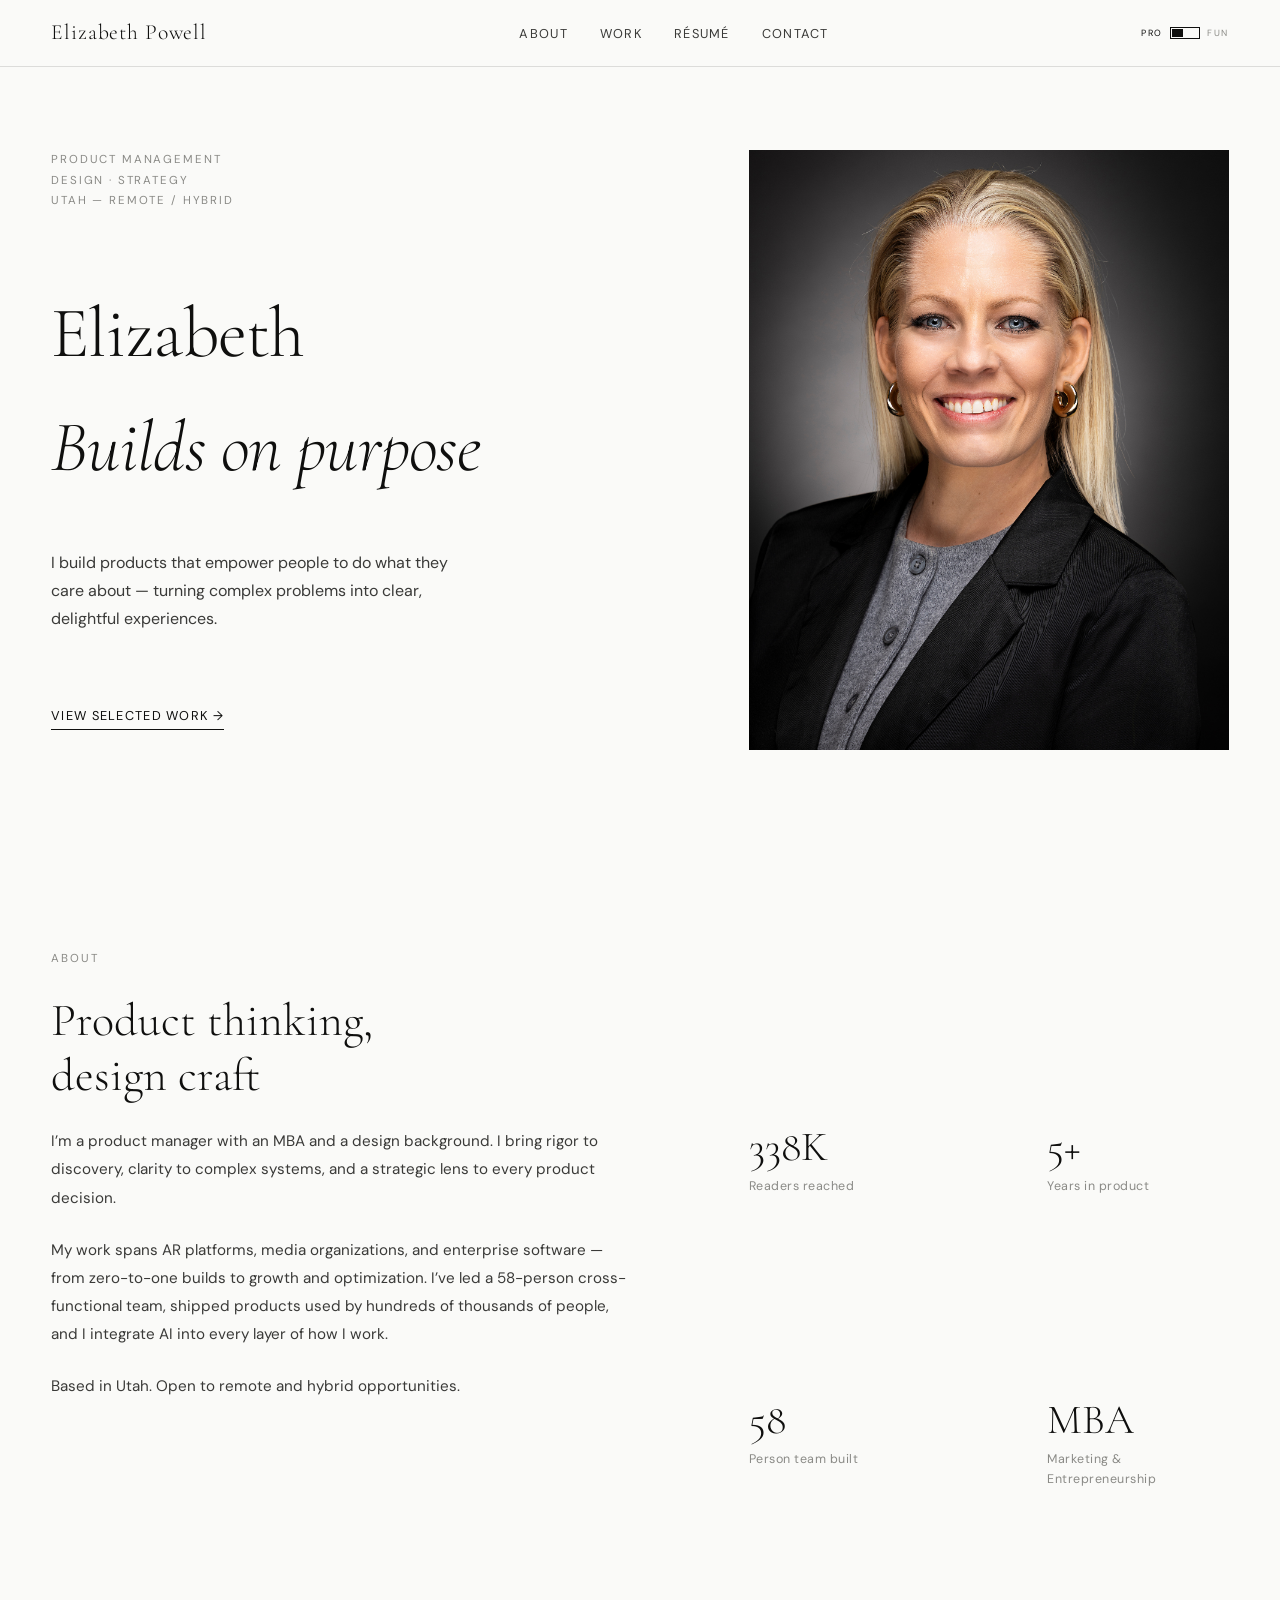
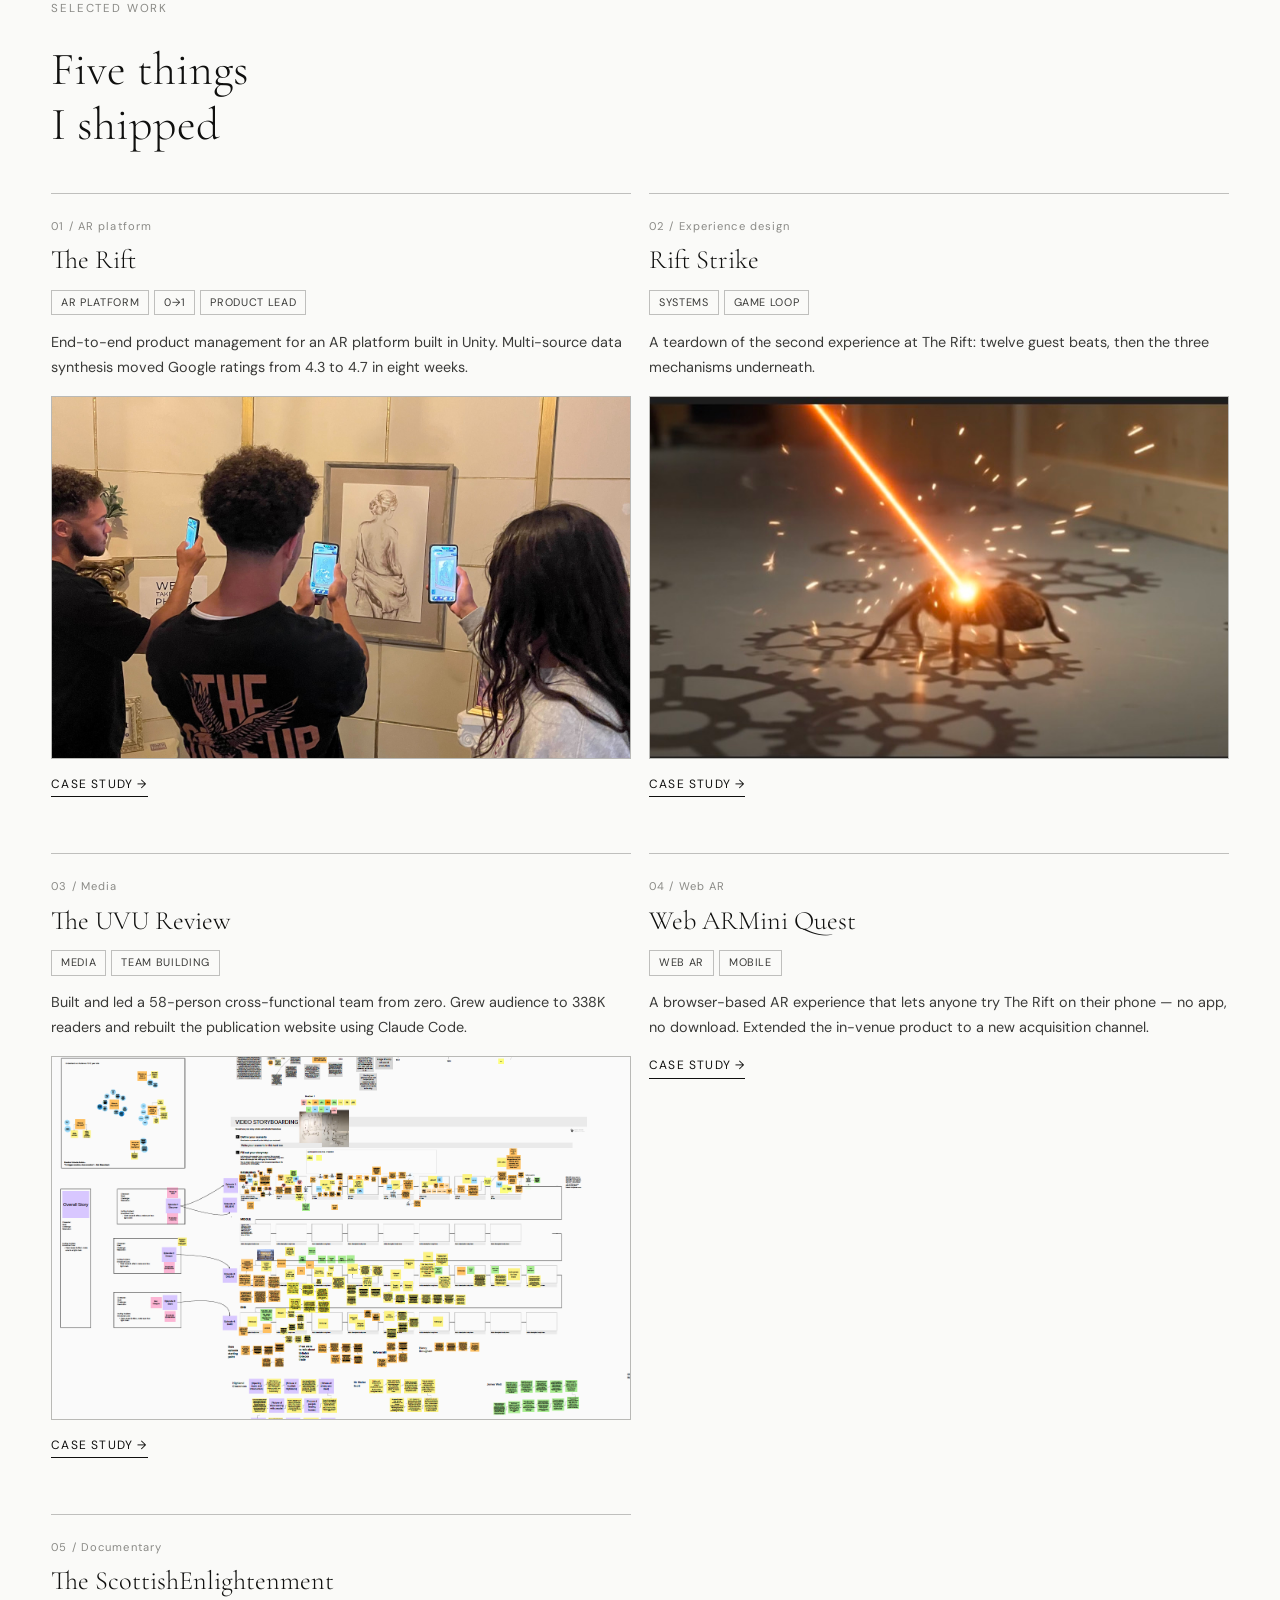
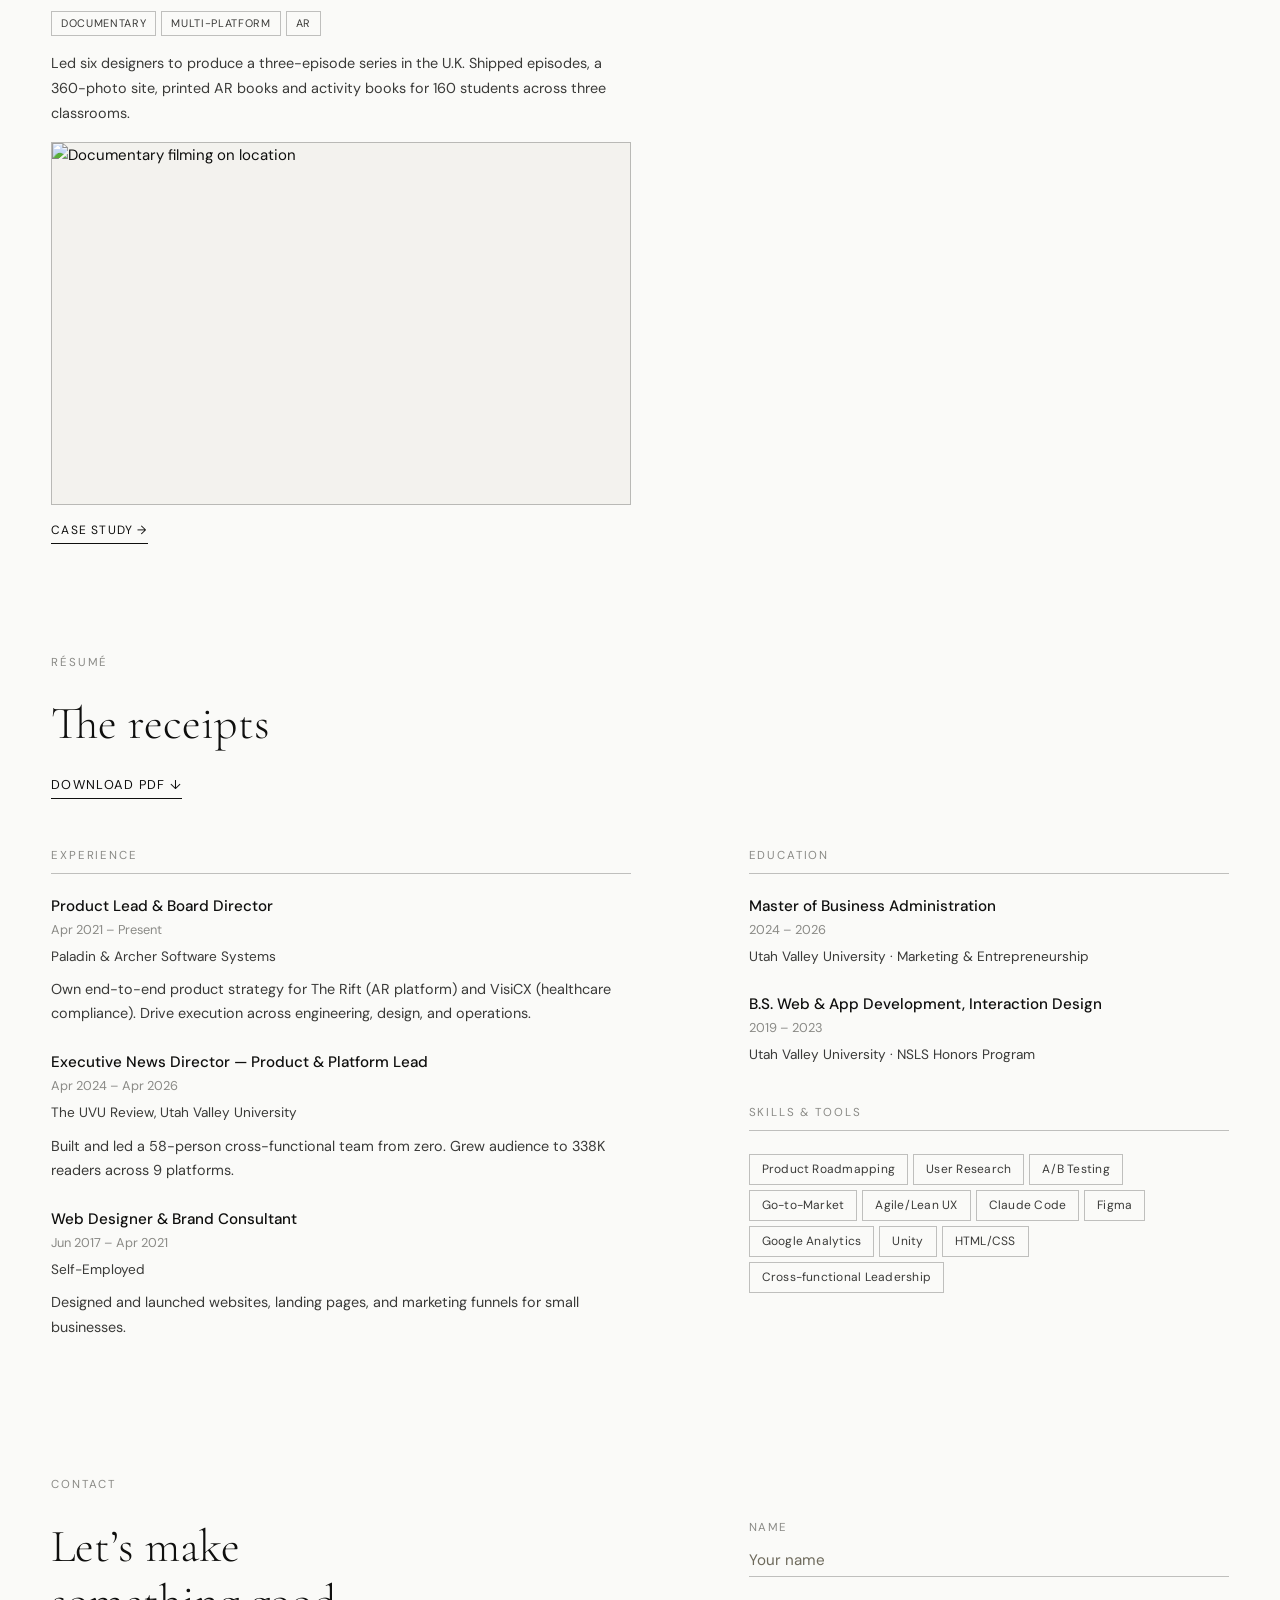
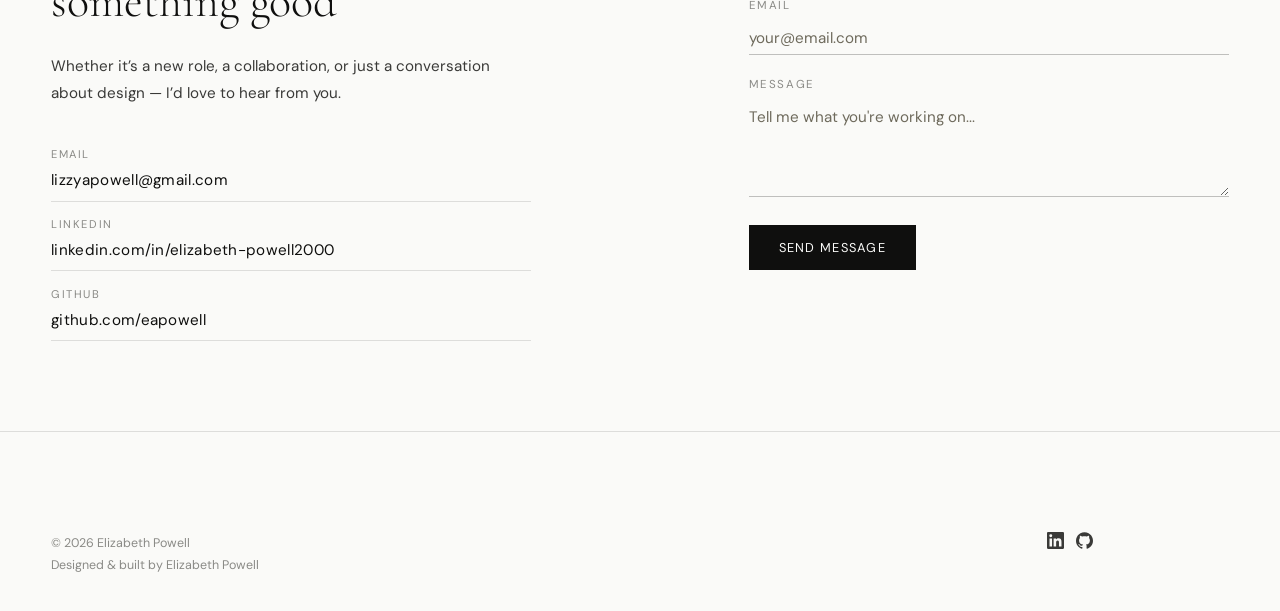
==== commit a9603b5e: "Make Pro/Fun switch between the classic and radical designs One document, one set of markup, two com" ====
--- a/index.html
+++ b/index.html
@@ -7,7 +7,7 @@
 <link rel="icon" type="image/svg+xml" href="favicon.svg">
 <link rel="preconnect" href="https://fonts.googleapis.com">
 <link rel="preconnect" href="https://fonts.gstatic.com" crossorigin>
-<link href="https://fonts.googleapis.com/css2?family=Anton&family=Instrument+Serif:ital@0;1&family=Space+Mono:wght@400;700&display=swap" rel="stylesheet">
+<link href="https://fonts.googleapis.com/css2?family=Anton&family=Instrument+Serif:ital@0;1&family=Space+Mono:wght@400;700&family=Cormorant+Garamond:ital,wght@0,300;0,400;0,600;1,300;1,400&family=DM+Sans:wght@300;400;500&display=swap" rel="stylesheet">
 <style>
   *,*::before,*::after{box-sizing:border-box;margin:0;padding:0}
 
@@ -132,7 +132,7 @@
     transition:background .45s ease;
   }
   .plate-name{
-    font-size:clamp(30px,8.4vw,148px);color:var(--spark);
+    font-size:clamp(26px,11vw,150px);color:var(--spark);
     display:block;white-space:nowrap;
   }
   .hero-desc{
@@ -288,7 +288,7 @@
 
   /* ---------- RESPONSIVE — the asymmetry relaxes, it does not vanish ---------- */
   @media (max-width:1000px){
-    .hero-line-1,.plate-name{font-size:clamp(52px,17vw,150px)}
+    .hero-line-1{font-size:clamp(52px,17vw,150px)}
     .hero-desc{grid-column:1/9}
     .hero-cta{grid-column:1/9}
     .hero-portrait{grid-column:8/13;margin-top:clamp(20px,5vw,50px)}
@@ -311,7 +311,6 @@
     .nav-stack{grid-column:8/13;grid-row:1/3}
     .hero-eyebrow{grid-column:1/13;grid-row:1;margin-top:1.4rem}
     .hero-line-1{grid-column:1/13;font-size:clamp(44px,15vw,90px)}
-    .plate-name{font-size:clamp(44px,15vw,90px)}
     .hero-desc,.hero-cta{grid-column:1/13}
     .hero-portrait{grid-column:1/9;grid-row:6;margin-top:2.2rem}
     #void{min-height:42vh}
@@ -330,12 +329,273 @@
     .ticker-inner{animation:none}
     *{transition-duration:.01ms !important}
   }
+
+  /* ══════════════════════════════════════════════════════════════════
+     PRO — the classic paper-and-ink system.
+     This is the DEFAULT (no body class). It restyles the exact same
+     markup the FUN layer above uses: one document, two design systems.
+     ══════════════════════════════════════════════════════════════════ */
+  body:not(.fun){
+    --paper:#FAFAF8; --paper-warm:#F3F2EE;
+    --pink:#0F0F0E; --pmid:#3A3A38; --plight:#8A8A86;
+    --pline:rgba(15,15,14,.12); --pline-2:rgba(15,15,14,.25);
+    background:var(--paper); color:var(--pink);
+    font-family:'DM Sans',system-ui,sans-serif; font-size:15px; line-height:1.6;
+  }
+  body:not(.fun) ::selection{background:var(--pink);color:var(--paper)}
+  body:not(.fun) :focus-visible{outline:2px solid var(--pink);outline-offset:3px}
+
+  /* structure: gutters on both sides, nothing bleeds */
+  body:not(.fun) .grid{--padr:clamp(16px,4vw,64px);padding-left:clamp(16px,4vw,64px)}
+
+  /* elements that exist only for FUN */
+  body:not(.fun) .ticker,
+  body:not(.fun) #void{display:none}
+
+  /* NAV — back to a real bar */
+  body:not(.fun) nav{
+    position:fixed;top:0;left:0;right:0;z-index:100;display:flex;
+    justify-content:space-between;align-items:center;
+    padding:1.25rem clamp(16px,4vw,64px);
+    background:rgba(250,250,248,.92);backdrop-filter:blur(12px);
+    border-bottom:.5px solid var(--pline);
+  }
+  body:not(.fun) .nav-logo{
+    font-family:'Cormorant Garamond',serif;font-size:1.35rem;font-weight:300;
+    letter-spacing:.04em;text-transform:none;line-height:1.2;color:var(--pink);
+  }
+  body:not(.fun) .nav-logo br{display:none}
+  body:not(.fun) .logo-2::before{content:'\00a0'}
+  body:not(.fun) .nav-stack{flex-direction:row;gap:2rem;align-items:center}
+  body:not(.fun) .nav-stack a{
+    font-family:'DM Sans',sans-serif;font-size:.8rem;letter-spacing:.1em;
+    color:var(--pmid);background:none;padding:0;
+  }
+  body:not(.fun) .nav-stack a:hover,
+  body:not(.fun) .nav-stack a.active{color:var(--pink);background:none}
+  body:not(.fun) .mode-toggle{order:3;padding-top:0}
+  body:not(.fun) .mode-label{font-family:'DM Sans',sans-serif;color:var(--plight)}
+  body:not(.fun) .mode-label.active-label{color:var(--pink)}
+  body:not(.fun) .toggle-track{border-color:var(--pink)}
+  body:not(.fun) .toggle-thumb{background:var(--pink)}
+
+  /* HERO — two calm columns */
+  body:not(.fun) #hero{padding-top:clamp(96px,12vw,150px);padding-bottom:clamp(50px,8vw,90px);align-items:center}
+  body:not(.fun) .hero-eyebrow{
+    grid-column:1/7;grid-row:1;font-family:'DM Sans',sans-serif;font-size:.72rem;
+    letter-spacing:.16em;color:var(--plight);line-height:1.8;margin:0 0 1.5rem;
+  }
+  body:not(.fun) .hero-line-1,
+  body:not(.fun) .plate-name{
+    font-family:'Cormorant Garamond',serif;font-weight:300;text-transform:none;
+    font-size:clamp(2.9rem,5.6vw,5rem);line-height:1.02;letter-spacing:-.01em;color:var(--pink);
+    white-space:normal;
+  }
+  body:not(.fun) .hero-line-1{grid-column:1/7;grid-row:2;margin:0}
+  body:not(.fun) .plate-wrap{
+    grid-column:1/7;grid-row:3;background:none;margin:0;padding:0;overflow:visible;
+  }
+  body:not(.fun) .plate-name{font-style:italic;display:block}
+  body:not(.fun) .hero-desc{
+    grid-column:1/6;grid-row:4;font-family:'DM Sans',sans-serif;
+    font-size:1rem;line-height:1.75;color:var(--pmid);margin-top:1.5rem;max-width:420px;
+  }
+  body:not(.fun) .hero-cta{
+    grid-column:1/6;grid-row:5;margin-top:2rem;font-family:'DM Sans',sans-serif;
+    font-size:.8rem;letter-spacing:.1em;color:var(--pink);
+    border-bottom:1px solid var(--pink);padding-bottom:2px;
+  }
+  body:not(.fun) .hero-cta:hover{background:none;color:var(--pink)}
+  body:not(.fun) .hero-portrait{
+    grid-column:8/13;grid-row:1/6;margin-top:0;border:0;align-self:center;
+  }
+  body:not(.fun) .hero-portrait img{filter:none;aspect-ratio:4/5}
+  body:not(.fun) .hero-portrait figcaption{display:none}
+
+  /* SECTION LABELS */
+  body:not(.fun) .slab{
+    background:none;color:var(--plight);padding:0;
+    font-family:'DM Sans',sans-serif;font-size:.72rem;letter-spacing:.16em;
+    display:flex;align-items:center;gap:1rem;grid-column:1/13!important;grid-row:1;
+    margin-bottom:1.5rem;
+  }
+  body:not(.fun) .slab::after{content:'';flex:1;height:.5px;background:var(--pline-2)}
+
+  body:not(.fun) .about-head,
+  body:not(.fun) .work-head,
+  body:not(.fun) .res-head,
+  body:not(.fun) .con-head{
+    font-family:'Cormorant Garamond',serif;font-weight:300;text-transform:none;
+    font-size:clamp(1.9rem,3.6vw,2.9rem);line-height:1.2;letter-spacing:0;
+    color:var(--pink);margin:0 0 1.5rem;
+  }
+
+  /* ABOUT — copy left, an even 2×2 of stats right */
+  body:not(.fun) #about{padding-top:clamp(60px,9vw,110px)}
+  body:not(.fun) .about-head{grid-column:1/8;grid-row:2}
+  body:not(.fun) .about-copy{grid-column:1/7;grid-row:3;margin-top:0;gap:1.5rem}
+  body:not(.fun) .about-copy p{font-size:.95rem;line-height:1.85;color:var(--pmid)}
+  body:not(.fun) .about-copy p:last-child{color:var(--pmid);font-weight:400}
+  body:not(.fun) .stat-huge{grid-column:8/11;grid-row:3;margin-top:0;padding:0 0 2rem}
+  body:not(.fun) .stat-a{grid-column:11/13;grid-row:3;margin-top:0;padding:0 0 2rem}
+  body:not(.fun) .stat-b{grid-column:8/11;grid-row:4;margin-top:0}
+  body:not(.fun) .stat-c{grid-column:11/13;grid-row:4;margin-top:0}
+  body:not(.fun) .stat-huge .n,
+  body:not(.fun) .stat-sm .n{
+    font-family:'Cormorant Garamond',serif;font-weight:300;
+    font-size:2.6rem;line-height:1;color:var(--pink);
+  }
+  body:not(.fun) .stat-huge .l,
+  body:not(.fun) .stat-sm .l{
+    font-family:'DM Sans',sans-serif;font-size:.78rem;letter-spacing:.04em;
+    text-transform:none;color:var(--plight);margin-top:.5rem;
+  }
+
+  /* WORK — an even two-column grid of equals */
+  body:not(.fun) #work{padding-top:clamp(60px,9vw,110px)}
+  body:not(.fun) .work-head{grid-column:1/9;grid-row:2}
+  body:not(.fun) .cards{grid-row:3;margin-top:1rem;row-gap:3.5rem}
+  body:not(.fun) .card{
+    grid-column:span 6!important;margin-top:0!important;
+    border-top:.5px solid var(--pline-2);padding-top:1.5rem;padding-bottom:0;
+  }
+  body:not(.fun) .card-n{
+    font-family:'DM Sans',sans-serif;font-size:.7rem;letter-spacing:.1em;color:var(--plight);
+  }
+  body:not(.fun) .card-title{
+    font-family:'Cormorant Garamond',serif!important;font-weight:300;text-transform:none;
+    font-size:1.65rem!important;line-height:1.2;letter-spacing:0;color:var(--pink);margin-top:.6rem;
+  }
+  body:not(.fun) .card-title br{display:none}
+  body:not(.fun) .card-tags span{
+    font-family:'DM Sans',sans-serif;font-size:.68rem;letter-spacing:.06em;
+    border-color:var(--pline-2);color:var(--pmid);padding:3px 9px;
+  }
+  body:not(.fun) .card-desc{
+    font-family:'DM Sans',sans-serif;font-size:.9rem;line-height:1.75;color:var(--pmid);
+  }
+  body:not(.fun) .card-thumb{border:.5px solid var(--pline-2);background:var(--paper-warm)}
+  body:not(.fun) .card-thumb img{aspect-ratio:16/10!important}
+  body:not(.fun) .card-go{
+    font-family:'DM Sans',sans-serif;font-size:.75rem;letter-spacing:.1em;
+    border-bottom:1px solid var(--pink);color:var(--pink);
+  }
+  body:not(.fun) .card:hover .card-title{color:var(--pmid)}
+  body:not(.fun) .card:hover .card-go{background:none}
+
+  /* RESUME */
+  body:not(.fun) #resume{padding-top:clamp(60px,9vw,110px)}
+  body:not(.fun) .res-head{grid-column:1/9;grid-row:2}
+  body:not(.fun) .res-dl{
+    grid-column:1/7;grid-row:3;background:none;color:var(--pink);padding:0 0 2px;
+    font-family:'DM Sans',sans-serif;font-size:.8rem;letter-spacing:.1em;
+    border-bottom:1px solid var(--pink);margin-top:0;
+  }
+  body:not(.fun) .res-dl:hover{background:none}
+  body:not(.fun) .res-exp{grid-column:1/7;grid-row:4;margin-top:3rem}
+  body:not(.fun) .res-side{grid-column:8/13;grid-row:4;margin-top:3rem}
+  body:not(.fun) .res-h{
+    font-family:'DM Sans',sans-serif;font-size:.72rem;letter-spacing:.16em;
+    color:var(--plight);border-bottom:.5px solid var(--pline-2);
+  }
+  body:not(.fun) .res-t{font-family:'DM Sans',sans-serif;font-size:.95rem;font-weight:500;color:var(--pink)}
+  body:not(.fun) .res-d{font-family:'DM Sans',sans-serif;font-size:.8rem;letter-spacing:0;color:var(--plight)}
+  body:not(.fun) .res-s{font-family:'DM Sans',sans-serif;font-size:.85rem;letter-spacing:0;color:var(--pmid)}
+  body:not(.fun) .res-x{font-family:'DM Sans',sans-serif;font-size:.9rem;color:var(--pmid);line-height:1.7}
+  body:not(.fun) .pills span{
+    font-family:'DM Sans',sans-serif;font-size:.75rem;letter-spacing:.02em;text-transform:none;
+    border:.5px solid var(--pline-2);color:var(--pmid);padding:5px 12px;background:none!important;
+  }
+
+  /* CONTACT */
+  body:not(.fun) #contact{padding-top:clamp(60px,9vw,110px)}
+  body:not(.fun) .con-head{grid-column:1/7;grid-row:2;margin-left:0}
+  body:not(.fun) .con-sub{
+    grid-column:1/6;grid-row:3;font-family:'DM Sans',sans-serif;
+    font-size:.95rem;line-height:1.75;color:var(--pmid);margin-top:0;
+  }
+  body:not(.fun) .con-links{grid-column:1/6;grid-row:4;margin-top:2.5rem}
+  body:not(.fun) .con-link{border-bottom:.5px solid var(--pline)}
+  body:not(.fun) .con-link span{
+    font-family:'DM Sans',sans-serif;font-size:.7rem;letter-spacing:.14em;color:var(--plight);
+  }
+  body:not(.fun) .con-link b{font-family:'DM Sans',sans-serif;font-size:.95rem;color:var(--pink)}
+  body:not(.fun) .con-link:hover b{background:none;color:var(--pmid)}
+  body:not(.fun) .con-form{grid-column:8/13;grid-row:2/6;margin-top:0}
+  body:not(.fun) .fl{
+    font-family:'DM Sans',sans-serif;font-size:.72rem;letter-spacing:.14em;color:var(--plight);
+  }
+  body:not(.fun) .fi,body:not(.fun) .ft{
+    font-family:'DM Sans',sans-serif;font-size:.95rem;color:var(--pink);
+    border-bottom:.5px solid var(--pline-2);
+  }
+  body:not(.fun) .fi:focus,body:not(.fun) .ft:focus{
+    border-bottom-color:var(--pink);background:none;
+  }
+  body:not(.fun) .fs{
+    font-family:'DM Sans',sans-serif;font-size:.8rem;letter-spacing:.1em;
+    background:var(--pink);color:var(--paper);padding:14px 30px;
+  }
+  body:not(.fun) .fs:hover{background:var(--pmid);color:var(--paper)}
+  body:not(.fun) .form-success p{font-family:'DM Sans',sans-serif;font-size:.95rem;color:var(--pmid)}
+
+  /* FOOTER */
+  body:not(.fun) footer{
+    padding-top:clamp(60px,9vw,100px);border-top:.5px solid var(--pline);
+    margin-top:clamp(50px,8vw,90px);
+  }
+  body:not(.fun) .foot-a{
+    font-family:'DM Sans',sans-serif;font-size:.78rem;letter-spacing:0;color:var(--plight);line-height:1.8;
+  }
+  body:not(.fun) .foot-b a{color:var(--pmid)}
+  body:not(.fun) .foot-b a:hover{color:var(--pink)}
+
+  /* PRO responsive — plain, predictable stacking */
+  @media (max-width:900px){
+    body:not(.fun) .hero-eyebrow,
+    body:not(.fun) .hero-line-1,
+    body:not(.fun) .plate-wrap,
+    body:not(.fun) .hero-desc,
+    body:not(.fun) .hero-cta{grid-column:1/13}
+    body:not(.fun) .hero-portrait{grid-column:1/9;grid-row:6;margin-top:2.5rem}
+    body:not(.fun) .about-head,
+    body:not(.fun) .about-copy{grid-column:1/13}
+    body:not(.fun) .stat-huge{grid-column:1/7;grid-row:4;margin-top:2.5rem}
+    body:not(.fun) .stat-a{grid-column:7/13;grid-row:4;margin-top:2.5rem}
+    body:not(.fun) .stat-b{grid-column:1/7;grid-row:5;margin-top:2rem}
+    body:not(.fun) .stat-c{grid-column:7/13;grid-row:5;margin-top:2rem}
+    body:not(.fun) .work-head,
+    body:not(.fun) .res-head,
+    body:not(.fun) .con-head{grid-column:1/13}
+    body:not(.fun) .res-exp{grid-column:1/13;grid-row:4}
+    body:not(.fun) .res-side{grid-column:1/13;grid-row:5;margin-top:2.5rem}
+    body:not(.fun) .res-dl{grid-column:1/13}
+    body:not(.fun) .con-sub,
+    body:not(.fun) .con-links{grid-column:1/13}
+    body:not(.fun) .con-form{grid-column:1/13;grid-row:5;margin-top:3rem}
+    body:not(.fun) .card{grid-column:span 12!important}
+  }
+  @media (max-width:640px){
+    body:not(.fun) nav{padding:1rem clamp(16px,4vw,64px)}
+    body:not(.fun) .nav-stack{gap:1rem}
+    body:not(.fun) .nav-stack a{font-size:.7rem}
+    body:not(.fun) .mode-toggle{grid-row:auto;margin-top:0}
+    body:not(.fun) #hero{padding-top:110px}
+  }
+  /* below this the logo + 4 links + toggle genuinely do not fit one row */
+  @media (max-width:560px){
+    body:not(.fun) nav{flex-wrap:wrap;row-gap:.55rem;align-items:center}
+    body:not(.fun) .nav-logo{order:1;font-size:1.15rem}
+    body:not(.fun) .mode-toggle{order:2}
+    body:not(.fun) .nav-stack{order:3;width:100%;gap:1.15rem;justify-content:flex-start}
+    body:not(.fun) #hero{padding-top:145px}
+  }
 </style>
 </head>
 <body>
 
 <nav>
-  <a class="nav-logo" href="#hero">Elizabeth<br>Powell</a>
+  <a class="nav-logo" href="#hero">Elizabeth<br><span class="logo-2">Powell</span></a>
   <div class="mode-toggle" id="modeToggle" role="button" tabindex="0" aria-label="Toggle fun mode">
     <span class="mode-label active-label" id="labelPro">Pro</span>
     <div class="toggle-track"><div class="toggle-thumb"></div></div>
@@ -566,13 +826,19 @@
   var labelPro = document.getElementById('labelPro');
   var labelFun = document.getElementById('labelFun');
   var isFun = false;
-  function flip() {
-    isFun = !isFun;
+  try { isFun = localStorage.getItem('ep-mode') === 'fun'; } catch (err) { isFun = false; }
+  function paint() {
     document.body.classList.toggle('fun', isFun);
     labelPro.classList.toggle('active-label', !isFun);
     labelFun.classList.toggle('active-label', isFun);
     toggle.setAttribute('aria-pressed', isFun ? 'true' : 'false');
   }
+  function flip() {
+    isFun = !isFun;
+    paint();
+    try { localStorage.setItem('ep-mode', isFun ? 'fun' : 'pro'); } catch (err) {}
+  }
+  paint();
   toggle.addEventListener('click', flip);
   toggle.addEventListener('keydown', function (e) {
     if (e.key === 'Enter' || e.key === ' ') { e.preventDefault(); flip(); }
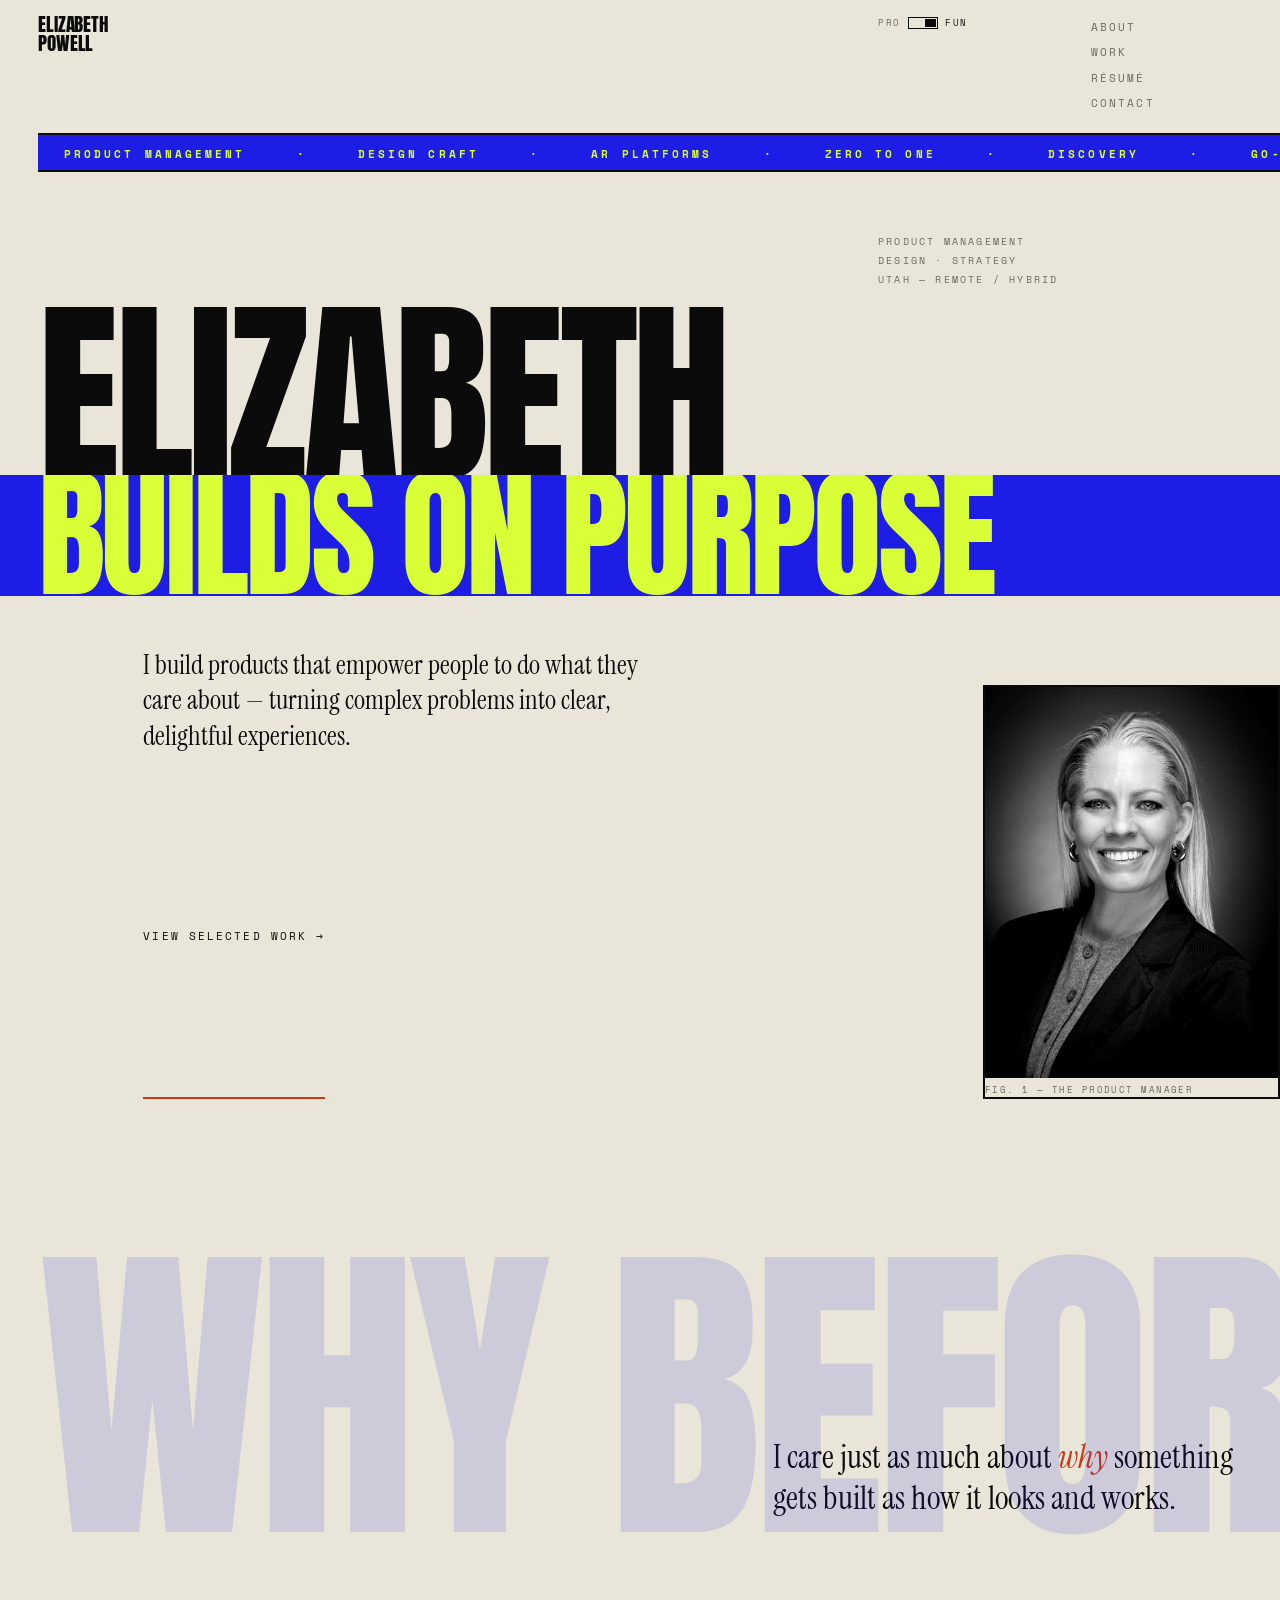
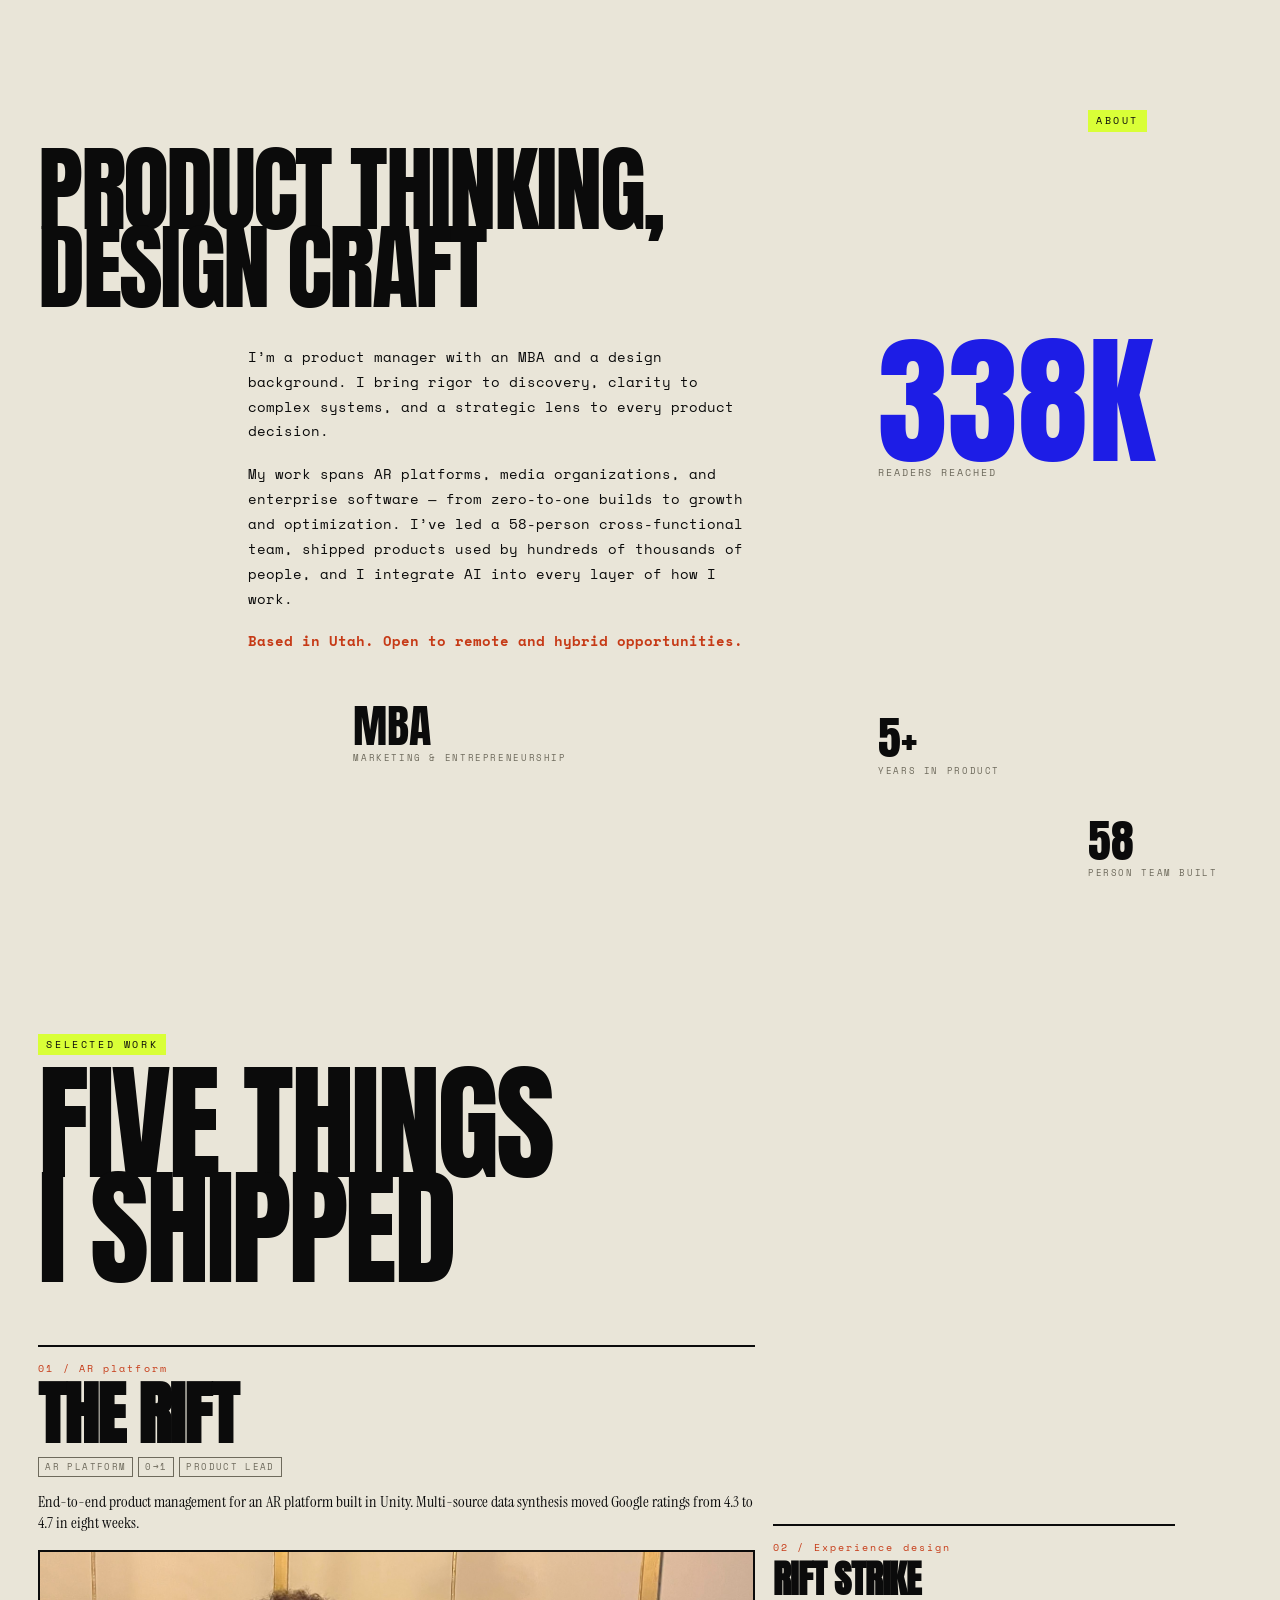
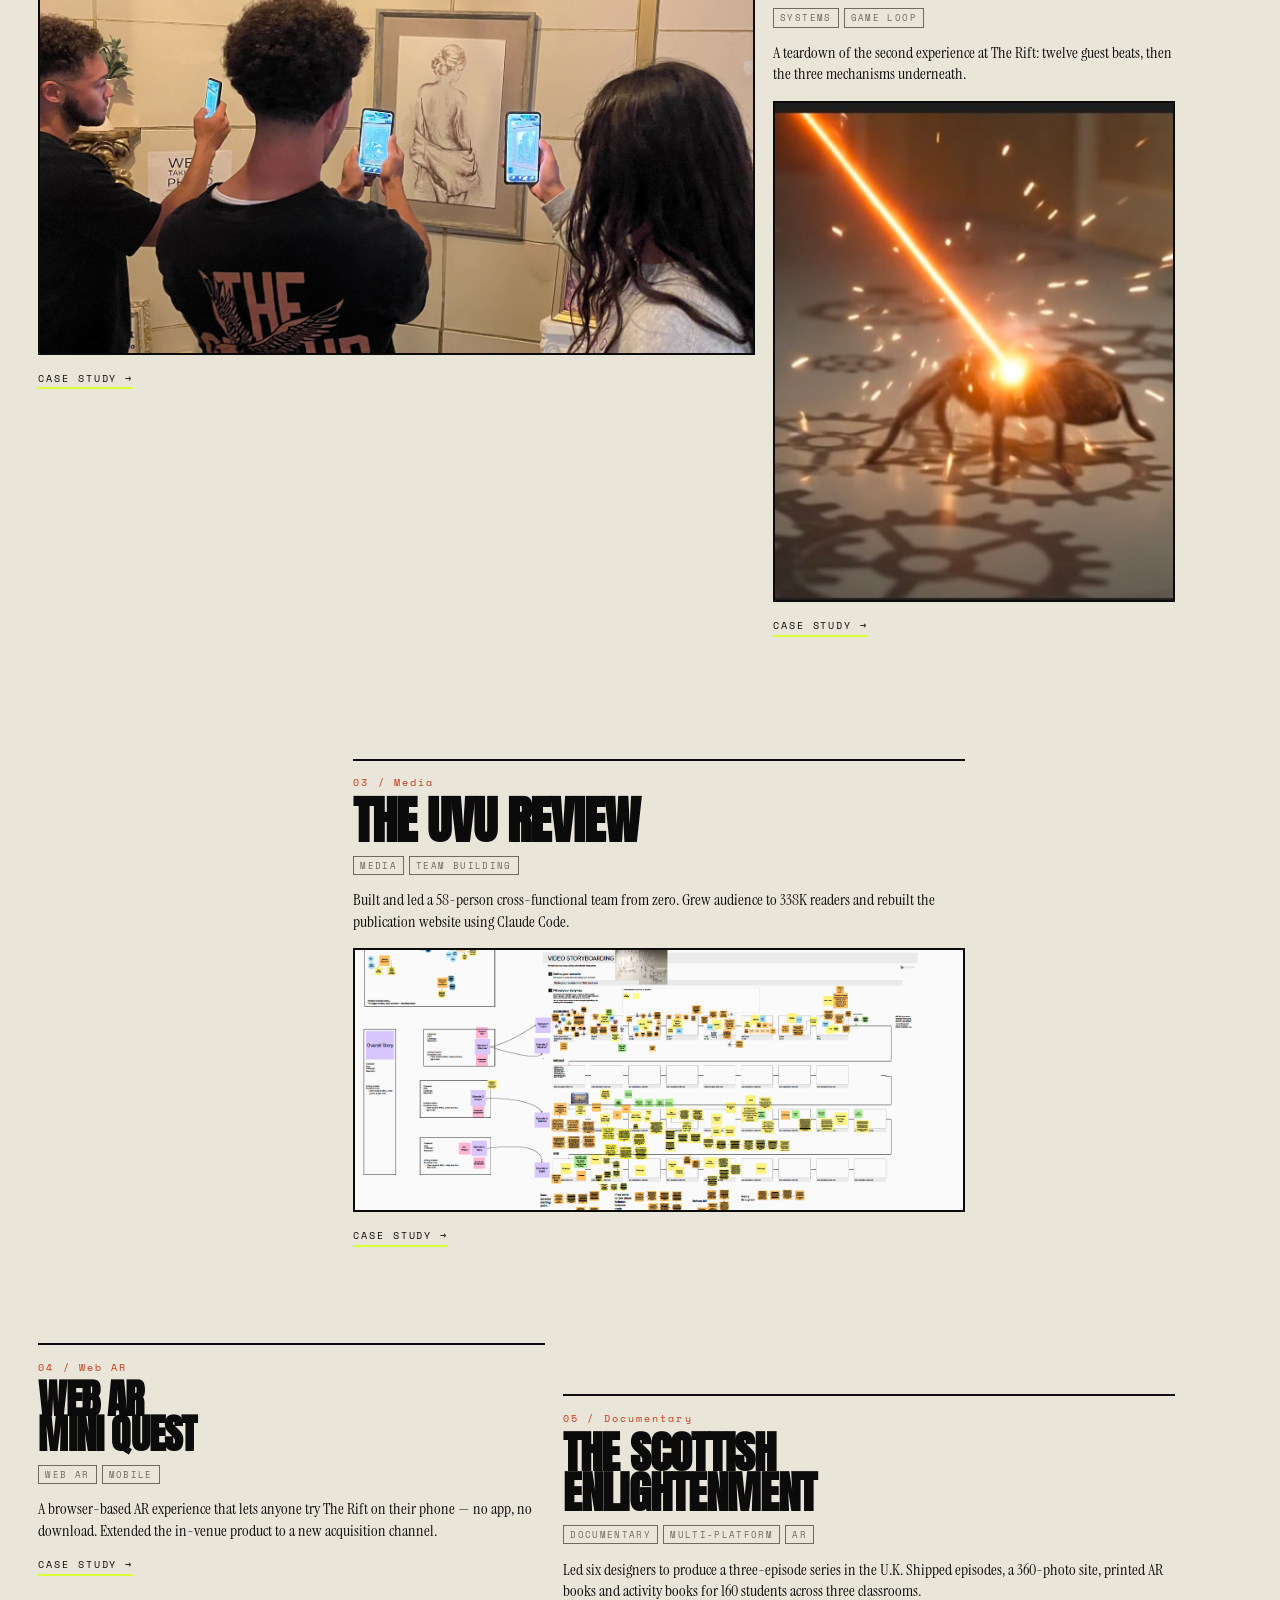
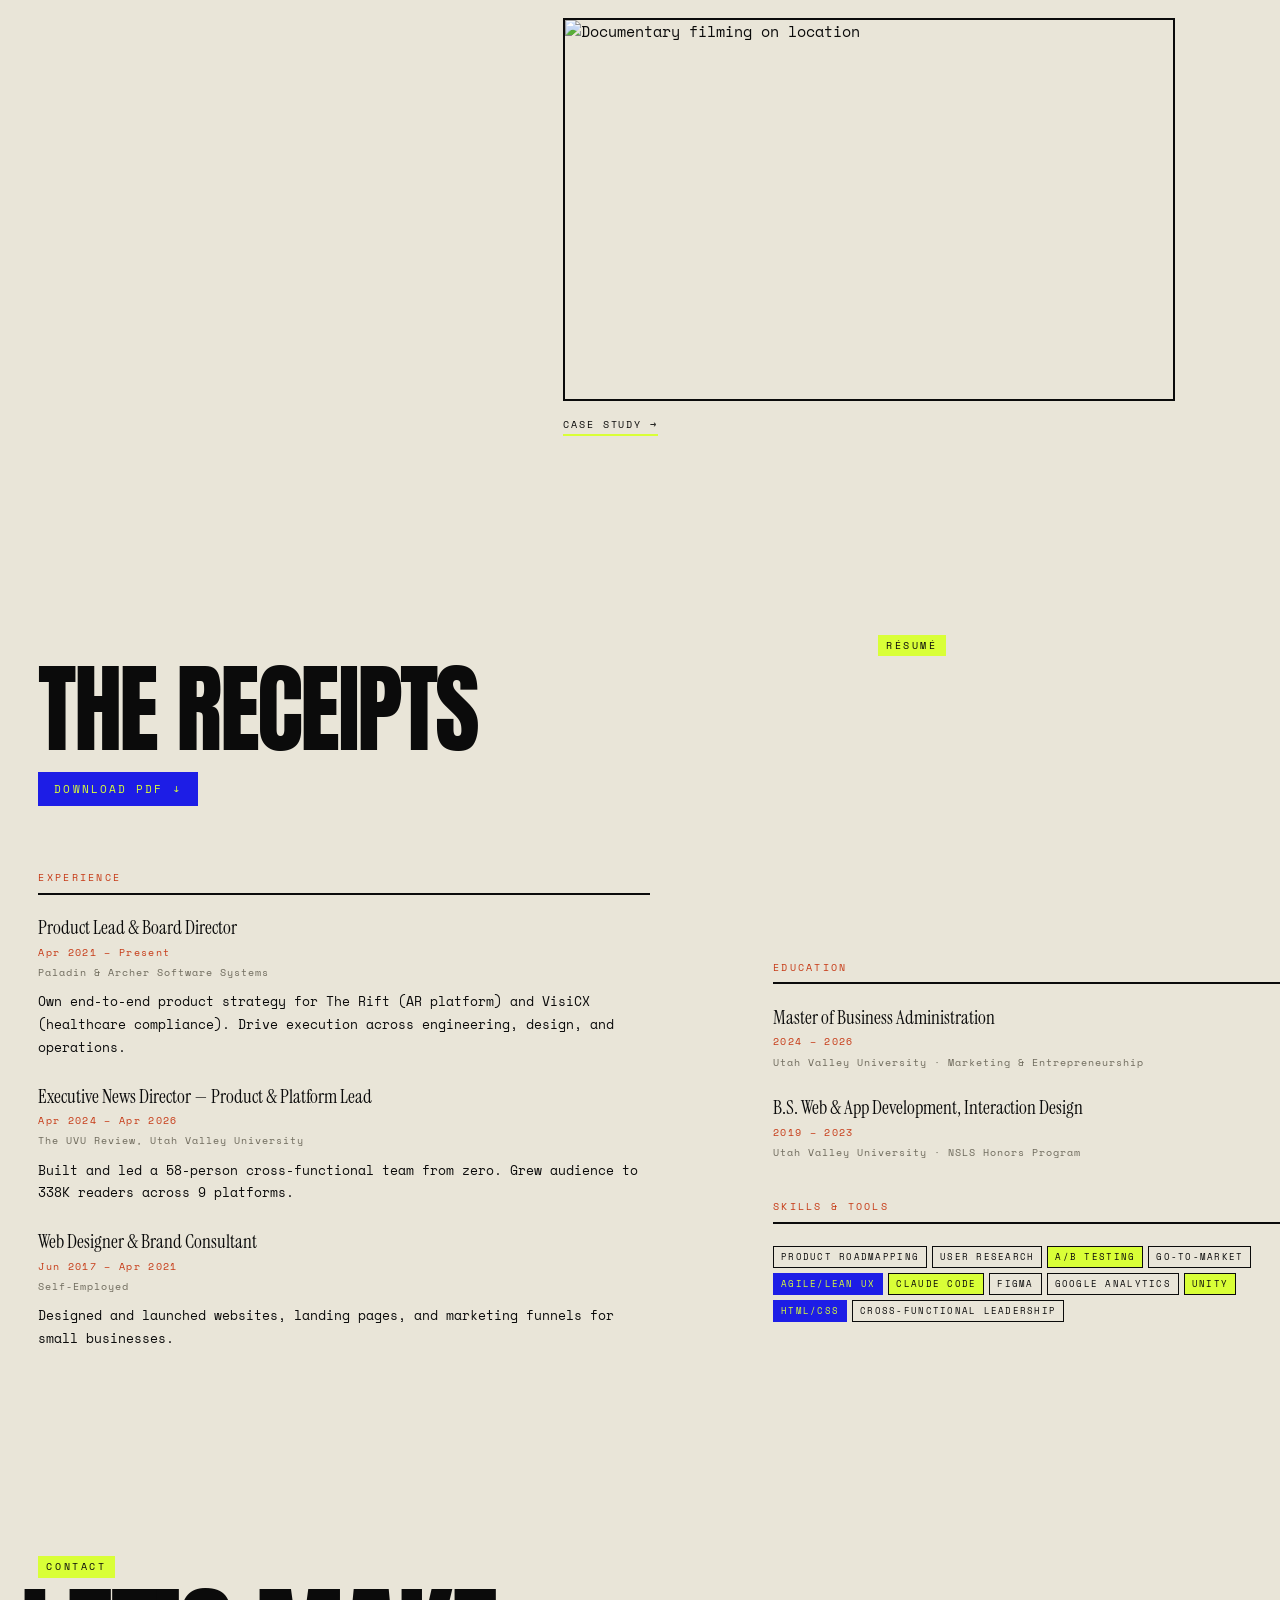
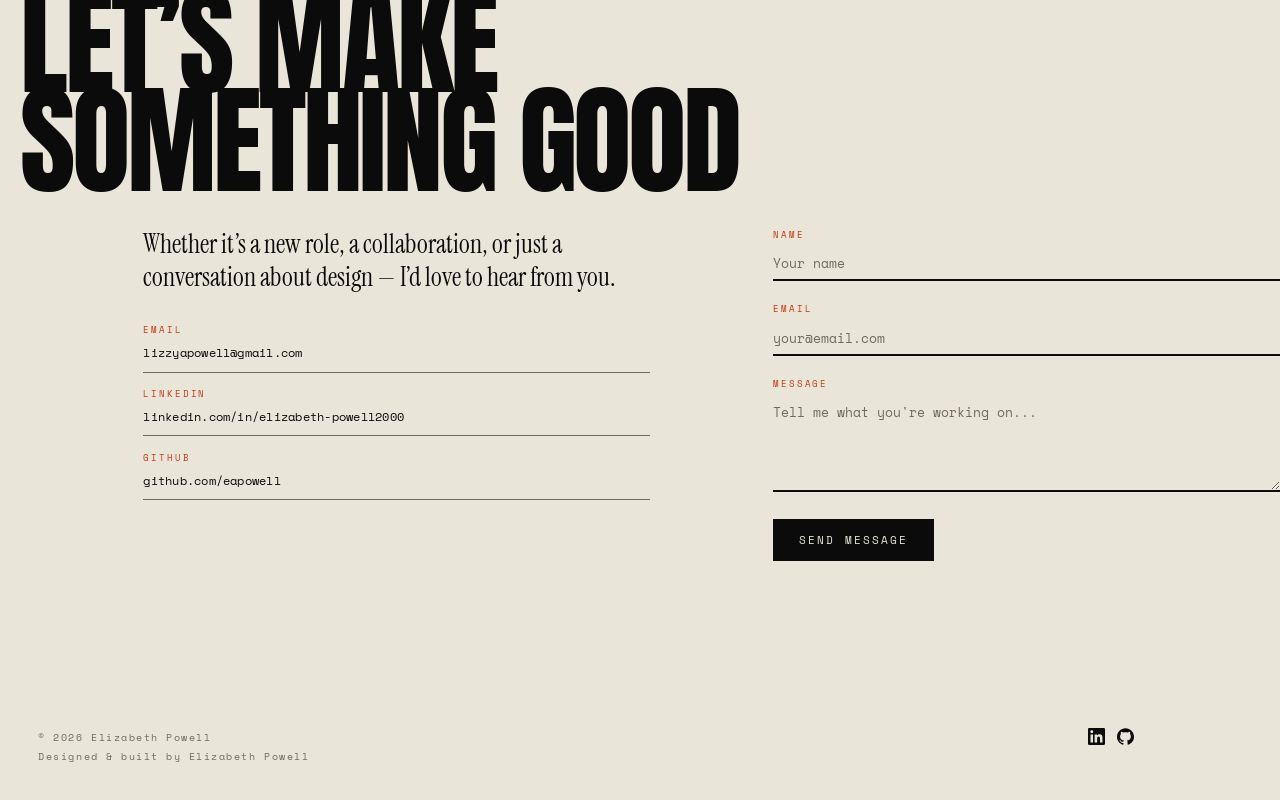
==== commit f83aa180: "Restore the blue-and-white design as the front page default Making Pro the classic design left the b" ====
--- a/index.html
+++ b/index.html
@@ -38,12 +38,8 @@
     transition:background .45s ease,color .45s ease;
   }
 
-  /* FUN MODE — the inversion. Not a re-skin: a different room. */
-  body.fun{--ground:var(--tar);--ink:var(--bone);--plate:var(--oxide);--spark:var(--acid)}
-  body.fun .plate-name{color:var(--acid)}
-  body.fun .void-word{color:var(--oxide)}
-  body.fun .ticker{background:var(--acid);color:var(--tar);border-color:var(--tar)}
-  body.fun .card-thumb{filter:saturate(.5) contrast(1.25)}
+  /* FUN = this layer as-is: bone ground, ultramarine plates, chartreuse.
+     PRO is the classic paper-and-ink override further down. */
 
   /* the grid everything snaps to, even when placement is deranged */
   .grid{
@@ -592,7 +588,7 @@
   }
 </style>
 </head>
-<body>
+<body class="fun">
 
 <nav>
   <a class="nav-logo" href="#hero">Elizabeth<br><span class="logo-2">Powell</span></a>
@@ -825,8 +821,8 @@
   var toggle = document.getElementById('modeToggle');
   var labelPro = document.getElementById('labelPro');
   var labelFun = document.getElementById('labelFun');
-  var isFun = false;
-  try { isFun = localStorage.getItem('ep-mode') === 'fun'; } catch (err) { isFun = false; }
+  var isFun = true;
+  try { isFun = localStorage.getItem('ep-mode') !== 'pro'; } catch (err) { isFun = true; }
   function paint() {
     document.body.classList.toggle('fun', isFun);
     labelPro.classList.toggle('active-label', !isFun);
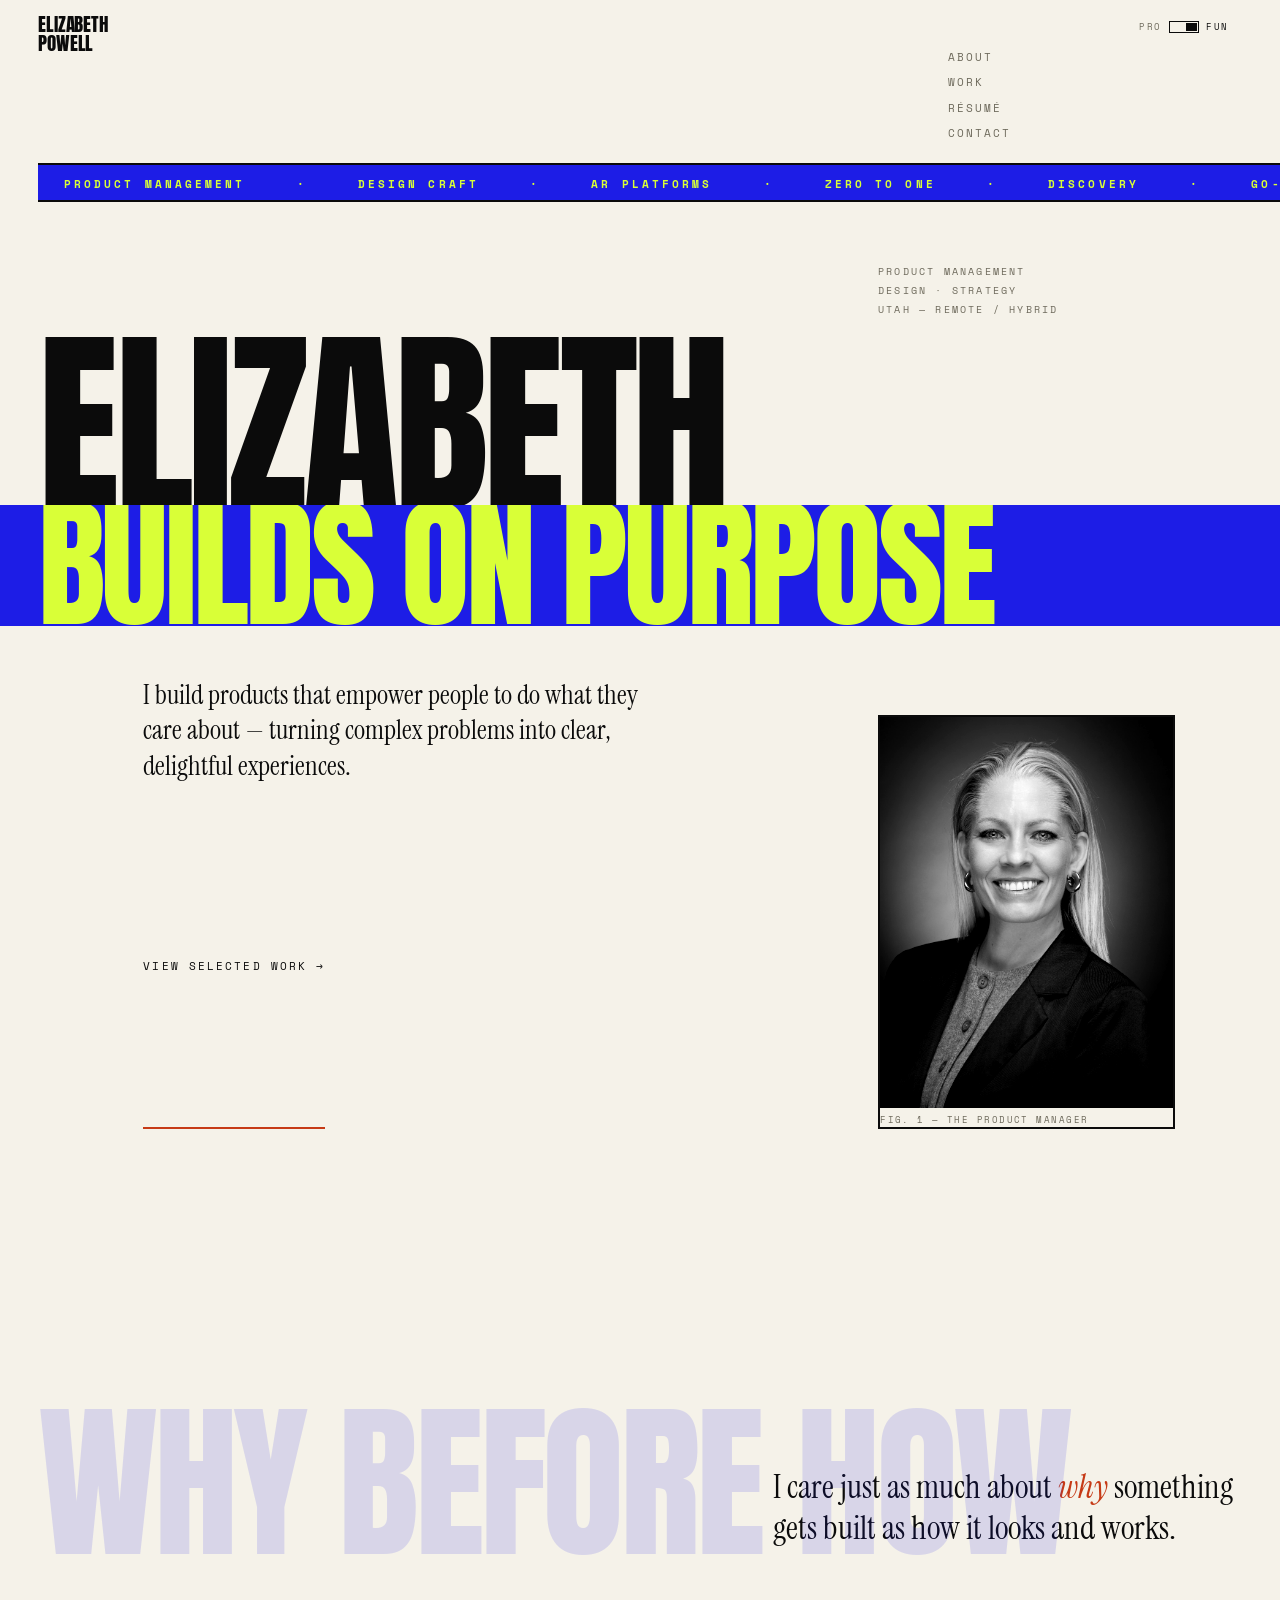
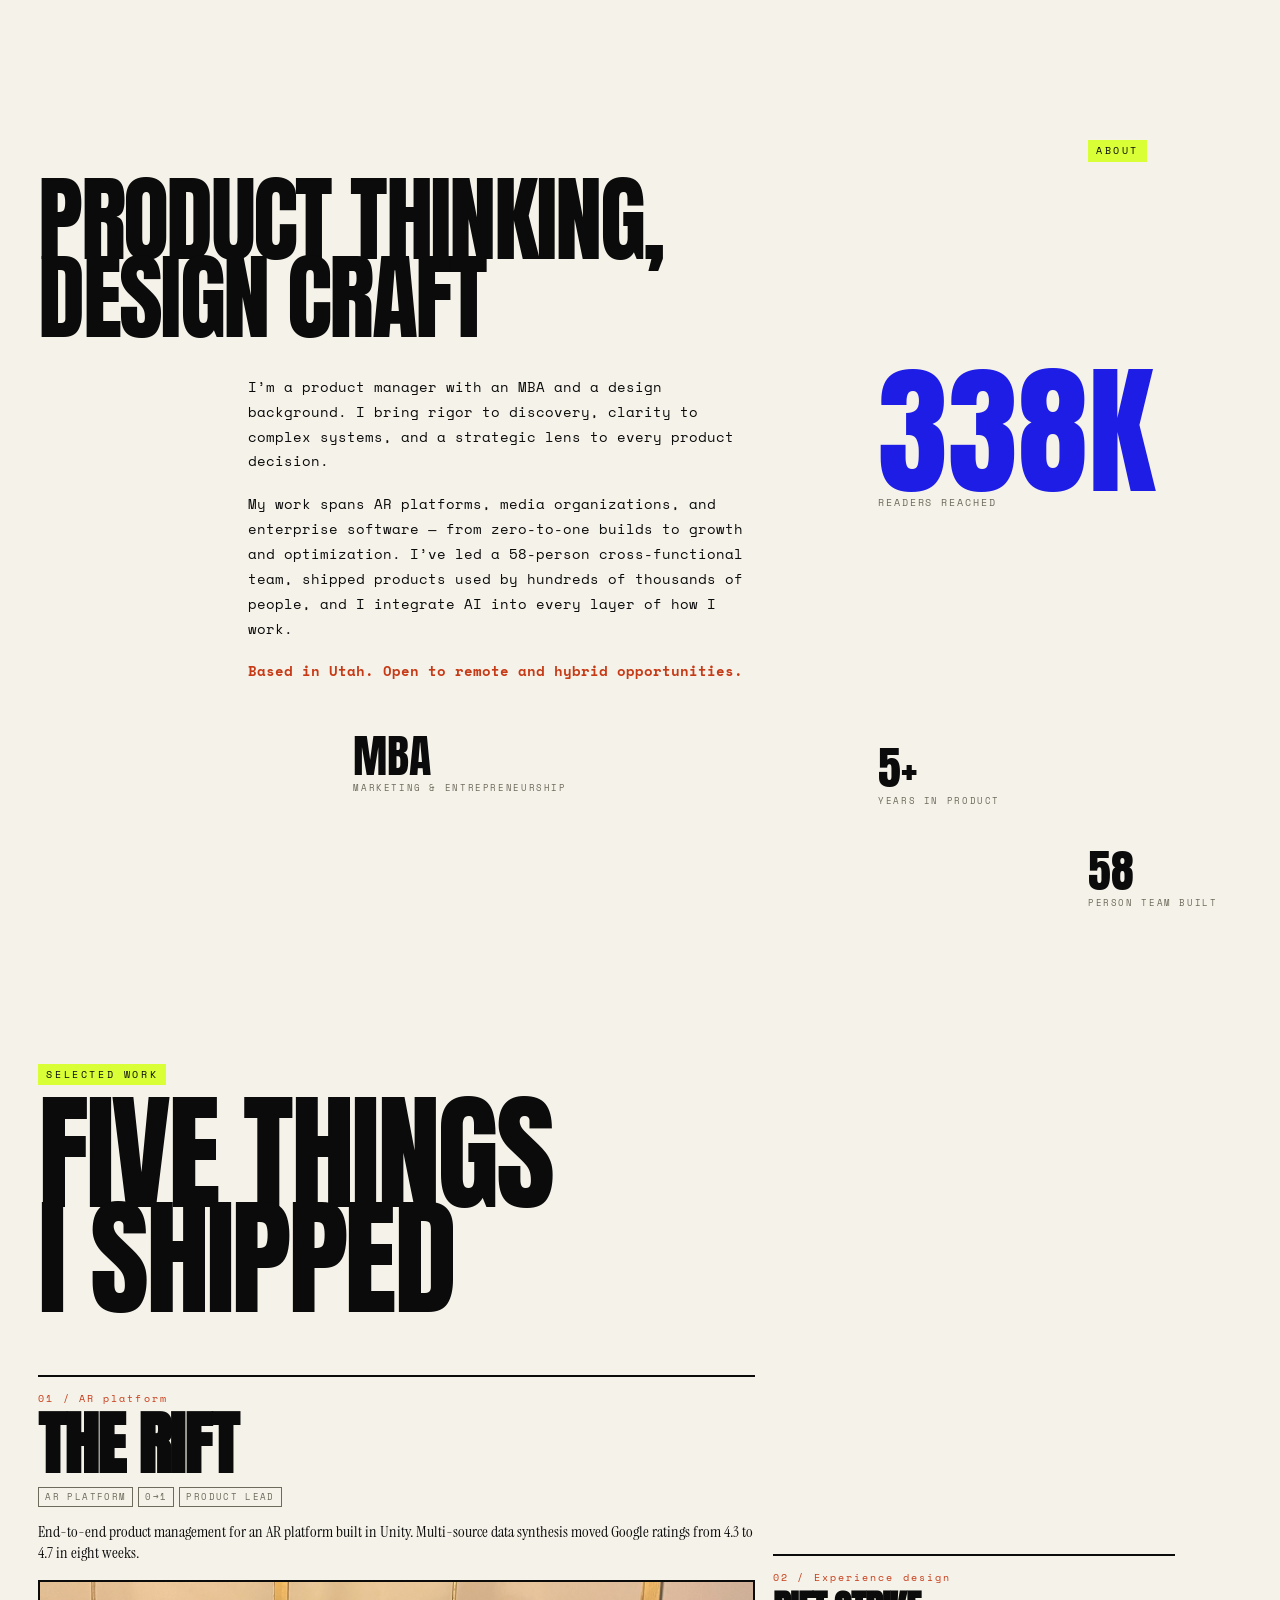
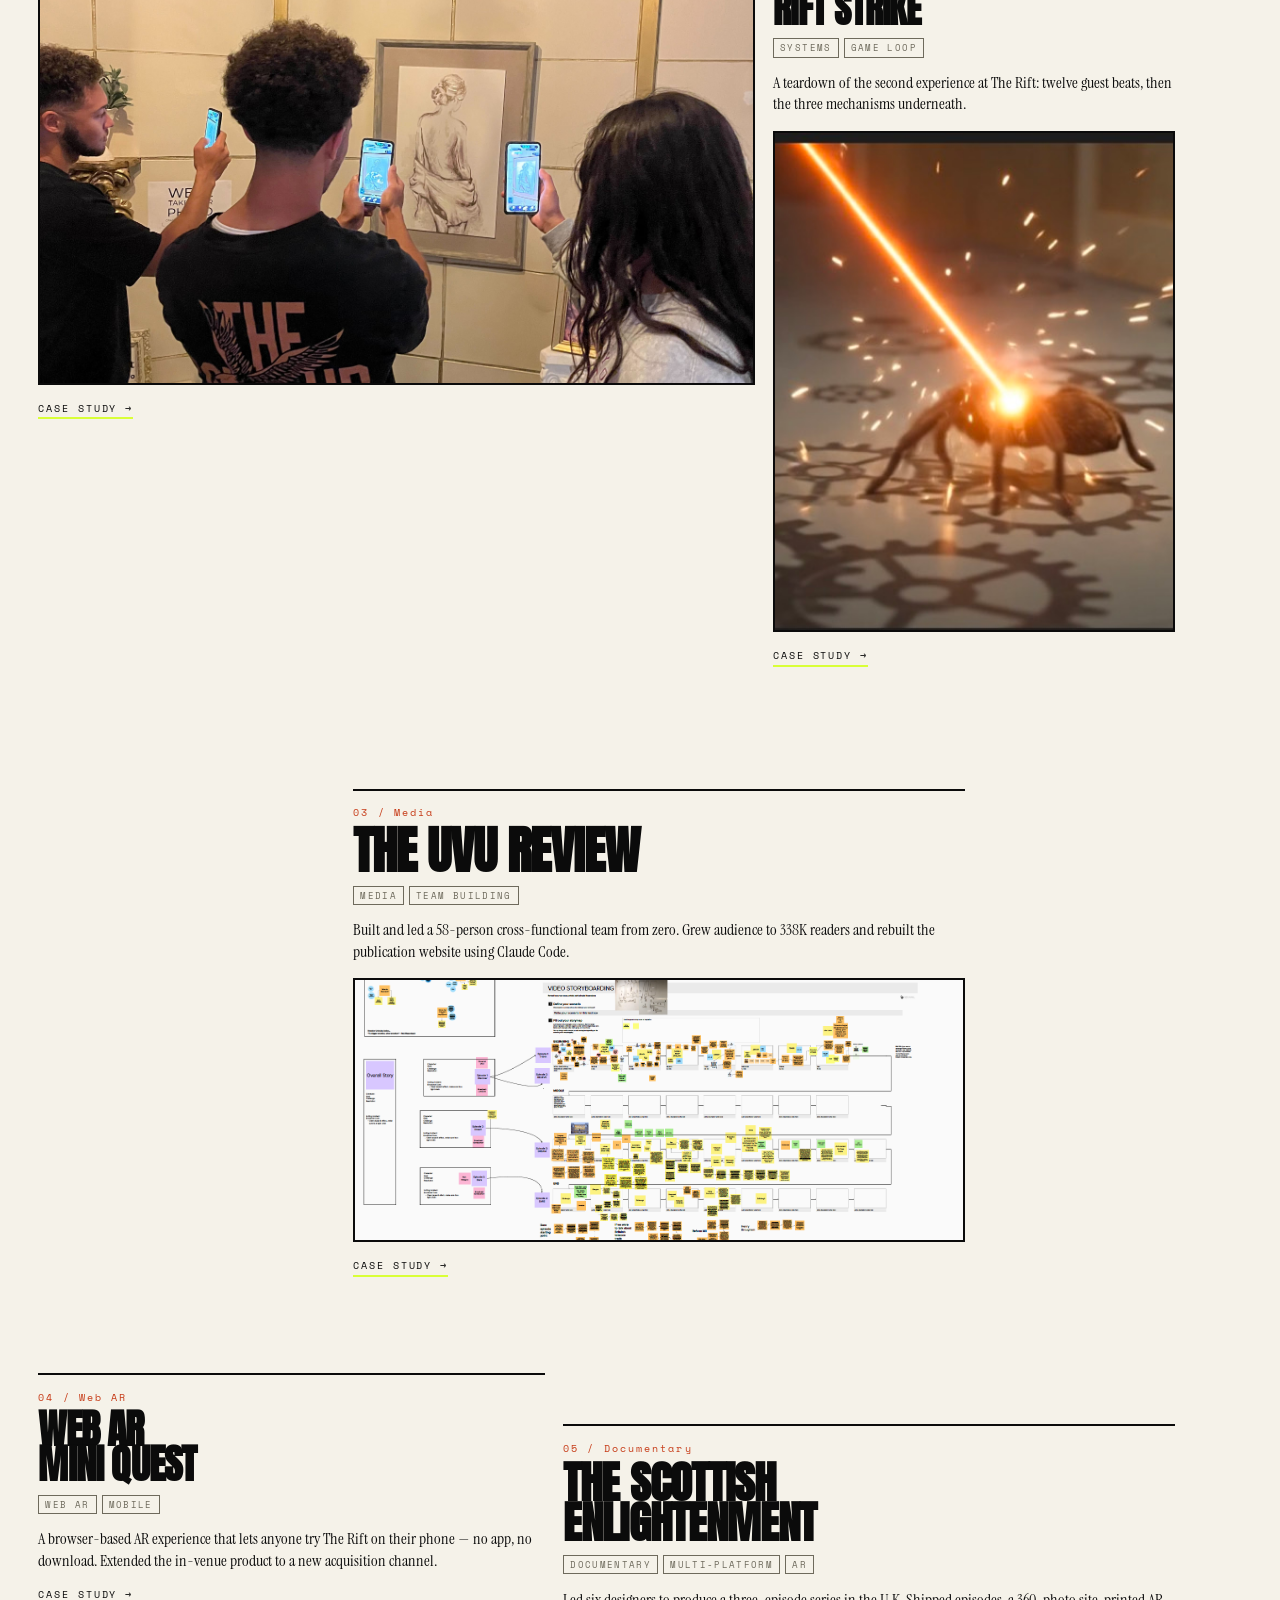
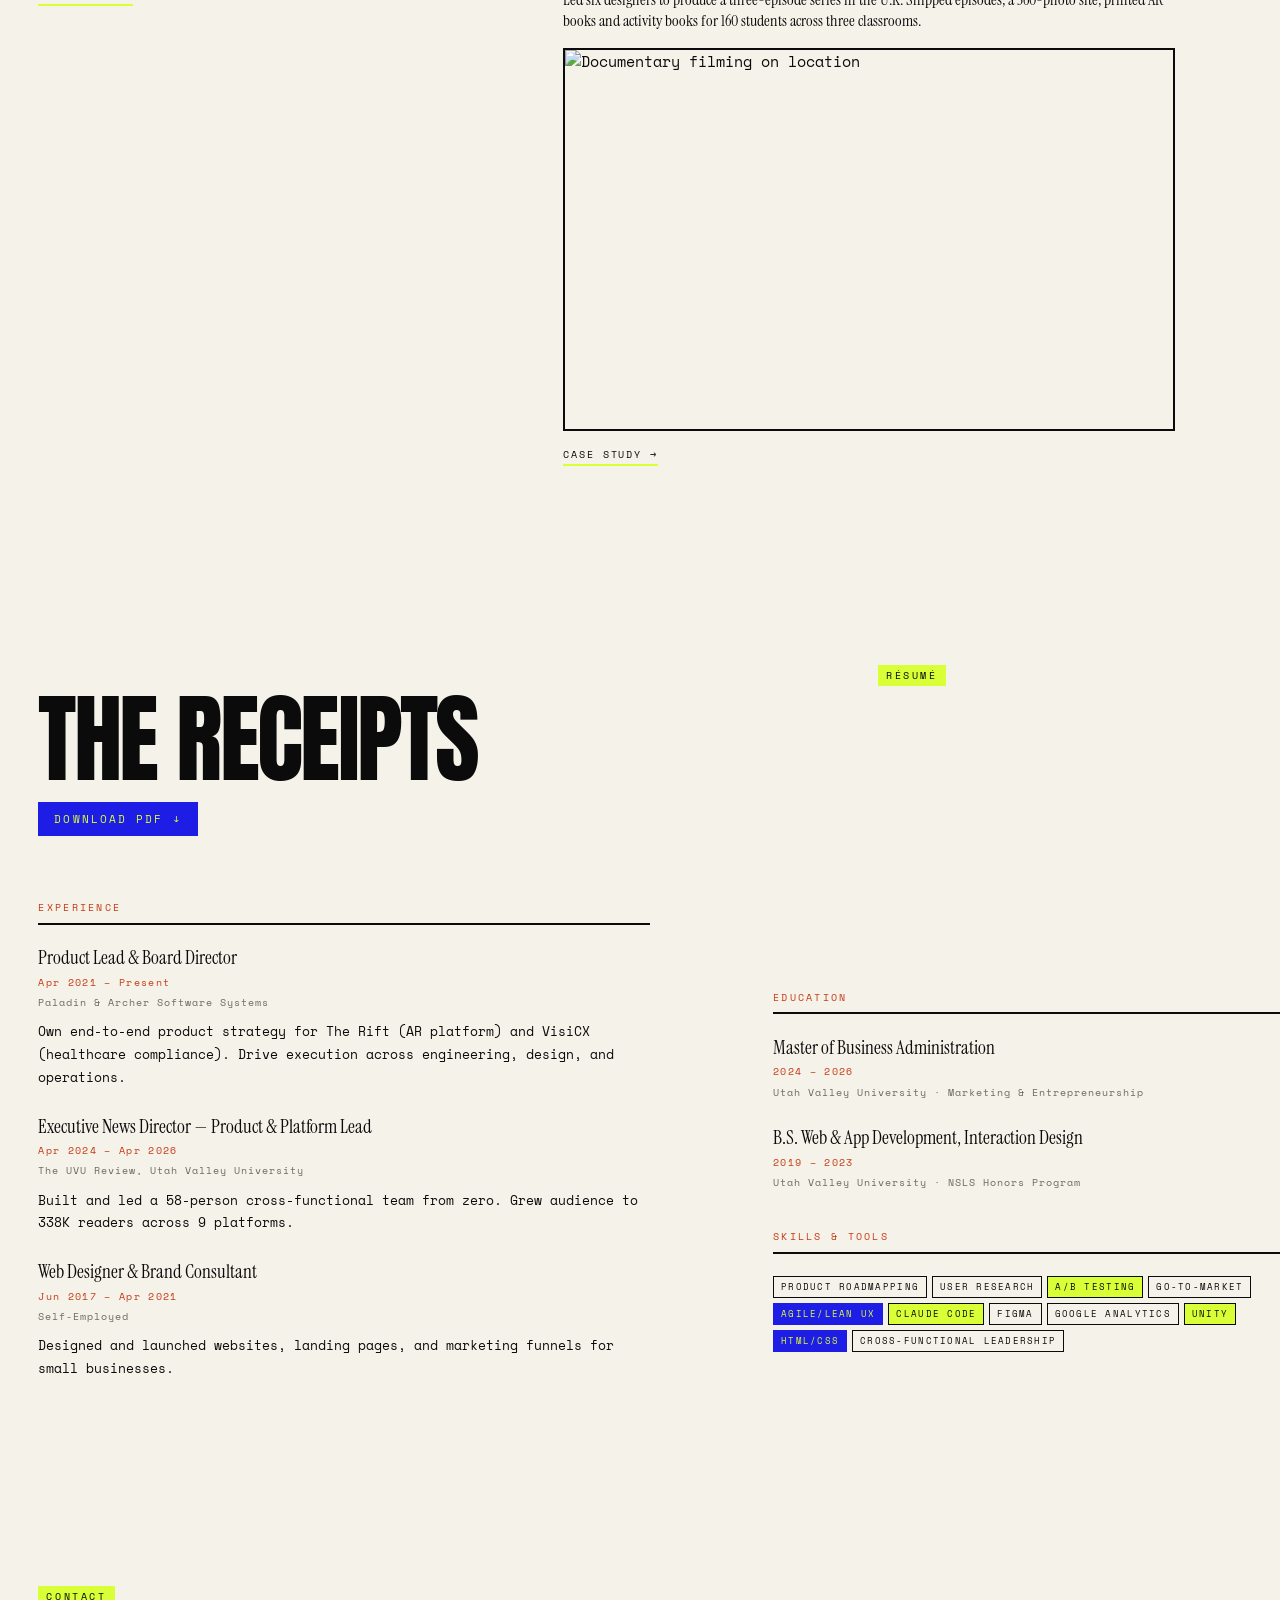
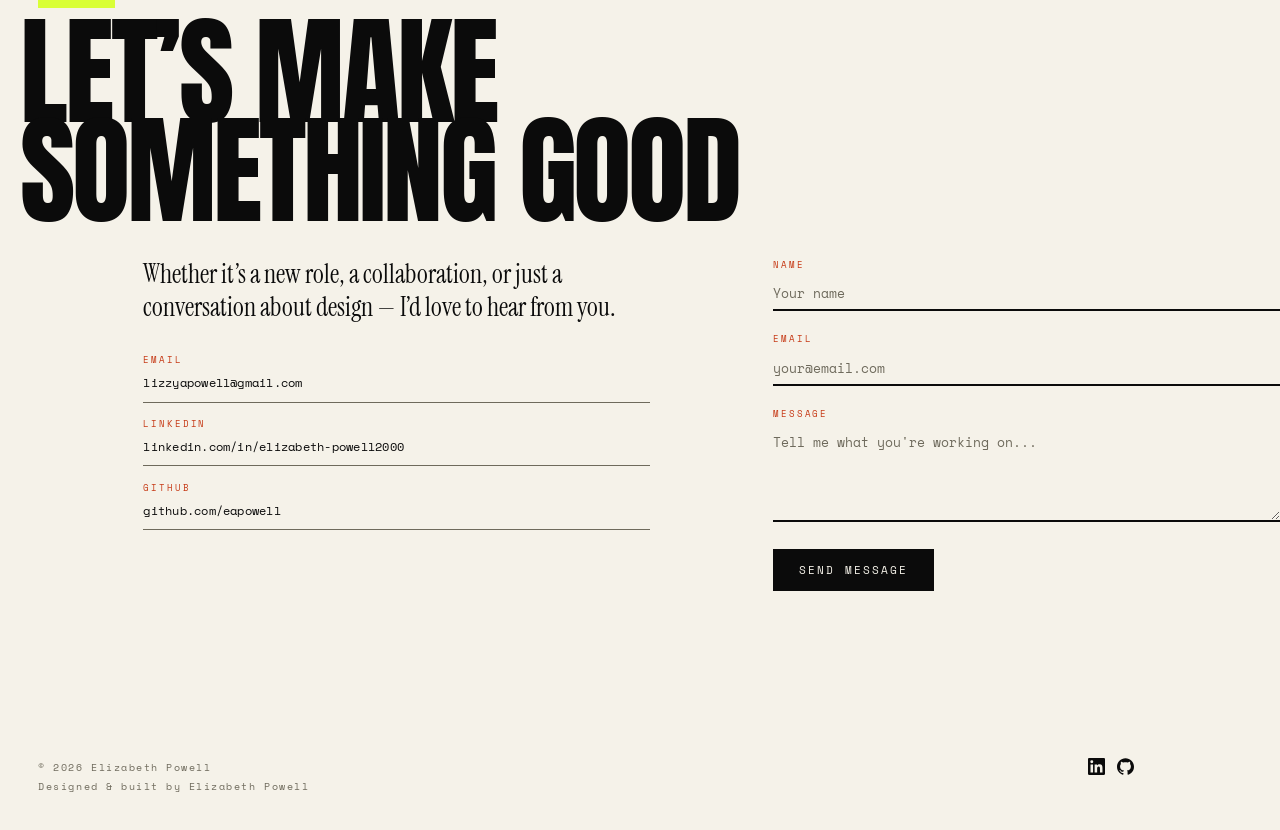
==== commit 3edba963: "Lighten bone, pin the mode toggle, unstick Fig 1, fix the clipped word - Bone ground goes #E9E5D8 → " ====
--- a/index.html
+++ b/index.html
@@ -12,7 +12,7 @@
   *,*::before,*::after{box-sizing:border-box;margin:0;padding:0}
 
   :root{
-    --bone:#E9E5D8;
+    --bone:#F5F2E9;
     --tar:#0B0B0B;
     --ultra:#1D1DE6;
     --acid:#D9FF37;
@@ -70,7 +70,7 @@
     position:relative;z-index:40;
     display:grid;grid-template-columns:repeat(12,minmax(0,1fr));
     column-gap:clamp(8px,1.4vw,26px);
-    padding:14px 0 0 clamp(14px,3vw,54px);
+    padding:14px clamp(16px,4vw,64px) 0 clamp(14px,3vw,54px);
     align-items:start;
   }
   .nav-logo{
@@ -78,15 +78,17 @@
     font-family:var(--scream);text-transform:uppercase;font-size:clamp(15px,1.5vw,20px);
     letter-spacing:-.01em;text-decoration:none;line-height:1;
   }
-  .nav-stack{grid-column:11/13;display:flex;flex-direction:column;align-items:flex-start;gap:2px;list-style:none}
+  .nav-stack{grid-column:10/13;margin-top:30px;display:flex;flex-direction:column;align-items:flex-start;gap:2px;list-style:none}
   .nav-stack a{
     font-family:var(--machine);font-size:10.5px;letter-spacing:.2em;text-transform:uppercase;
     text-decoration:none;color:var(--smoke);transition:color .18s,background .18s;padding:1px 3px;
   }
   .nav-stack a:hover,.nav-stack a.active{color:var(--ink);background:var(--spark)}
+  /* Pinned, not placed: identical top/right in Pro and Fun, so the
+     switch never moves when you use it. */
   .mode-toggle{
-    grid-column:9/11;display:flex;align-items:center;gap:7px;cursor:pointer;user-select:none;
-    justify-self:start;padding-top:2px;
+    position:absolute;top:20px;right:clamp(16px,4vw,64px);z-index:60;
+    display:flex;align-items:center;gap:7px;cursor:pointer;user-select:none;
   }
   .mode-label{font-family:var(--machine);font-size:9px;letter-spacing:.18em;text-transform:uppercase;color:var(--smoke)}
   .mode-label.active-label{color:var(--ink)}
@@ -142,7 +144,7 @@
   }
   .hero-cta:hover{background:var(--oxide);color:var(--bone);border-color:var(--oxide)}
   .hero-portrait{
-    grid-column:10/13;grid-row:4/6;margin-top:clamp(28px,7vw,110px);
+    grid-column:9/12;grid-row:4/6;margin-top:clamp(28px,7vw,110px);
     align-self:start;border:2px solid var(--ink);
   }
   .hero-portrait img{width:100%;aspect-ratio:3/4;object-fit:cover;filter:grayscale(1) contrast(1.15)}
@@ -154,8 +156,8 @@
   /* ---------- THE VOID ---------- */
   #void{min-height:58vh;position:relative;align-content:end;padding-bottom:clamp(40px,8vw,120px)}
   .void-word{
-    grid-column:1/11;grid-row:1;font-size:clamp(90px,25vw,400px);color:var(--plate);
-    opacity:.13;line-height:.76;pointer-events:none;user-select:none;
+    grid-column:1/13;grid-row:1;font-size:clamp(40px,13.2vw,190px);color:var(--plate);
+    opacity:.13;line-height:.78;pointer-events:none;user-select:none;
     align-self:start;margin-top:clamp(20px,4vw,60px);
     white-space:nowrap;
   }
@@ -287,7 +289,7 @@
     .hero-line-1{font-size:clamp(52px,17vw,150px)}
     .hero-desc{grid-column:1/9}
     .hero-cta{grid-column:1/9}
-    .hero-portrait{grid-column:8/13;margin-top:clamp(20px,5vw,50px)}
+    .hero-portrait{grid-column:7/12;margin-top:clamp(20px,5vw,50px)}
     .about-head{grid-column:1/11}
     .about-copy{grid-column:1/8}
     .stat-huge{grid-column:9/13}
@@ -303,8 +305,7 @@
     .grid{--padr:clamp(14px,4vw,28px)}
     nav{padding-top:12px}
     .nav-logo{grid-column:1/8}
-    .mode-toggle{grid-column:1/7;grid-row:2;margin-top:10px}
-    .nav-stack{grid-column:8/13;grid-row:1/3}
+    .nav-stack{grid-column:7/13;grid-row:1;margin-top:34px}
     .hero-eyebrow{grid-column:1/13;grid-row:1;margin-top:1.4rem}
     .hero-line-1{grid-column:1/13;font-size:clamp(44px,15vw,90px)}
     .hero-desc,.hero-cta{grid-column:1/13}
@@ -352,7 +353,7 @@
   body:not(.fun) nav{
     position:fixed;top:0;left:0;right:0;z-index:100;display:flex;
     justify-content:space-between;align-items:center;
-    padding:1.25rem clamp(16px,4vw,64px);
+    padding:1.25rem calc(clamp(16px,4vw,64px) + 104px) 1.25rem clamp(16px,4vw,64px);
     background:rgba(250,250,248,.92);backdrop-filter:blur(12px);
     border-bottom:.5px solid var(--pline);
   }
@@ -369,7 +370,7 @@
   }
   body:not(.fun) .nav-stack a:hover,
   body:not(.fun) .nav-stack a.active{color:var(--pink);background:none}
-  body:not(.fun) .mode-toggle{order:3;padding-top:0}
+  /* .mode-toggle stays pinned — see the shared rule above */
   body:not(.fun) .mode-label{font-family:'DM Sans',sans-serif;color:var(--plight)}
   body:not(.fun) .mode-label.active-label{color:var(--pink)}
   body:not(.fun) .toggle-track{border-color:var(--pink)}
@@ -572,17 +573,15 @@
     body:not(.fun) .card{grid-column:span 12!important}
   }
   @media (max-width:640px){
-    body:not(.fun) nav{padding:1rem clamp(16px,4vw,64px)}
+    body:not(.fun) nav{padding:1rem calc(clamp(16px,4vw,64px) + 100px) 1rem clamp(16px,4vw,64px)}
     body:not(.fun) .nav-stack{gap:1rem}
     body:not(.fun) .nav-stack a{font-size:.7rem}
-    body:not(.fun) .mode-toggle{grid-row:auto;margin-top:0}
     body:not(.fun) #hero{padding-top:110px}
   }
   /* below this the logo + 4 links + toggle genuinely do not fit one row */
   @media (max-width:560px){
     body:not(.fun) nav{flex-wrap:wrap;row-gap:.55rem;align-items:center}
     body:not(.fun) .nav-logo{order:1;font-size:1.15rem}
-    body:not(.fun) .mode-toggle{order:2}
     body:not(.fun) .nav-stack{order:3;width:100%;gap:1.15rem;justify-content:flex-start}
     body:not(.fun) #hero{padding-top:145px}
   }
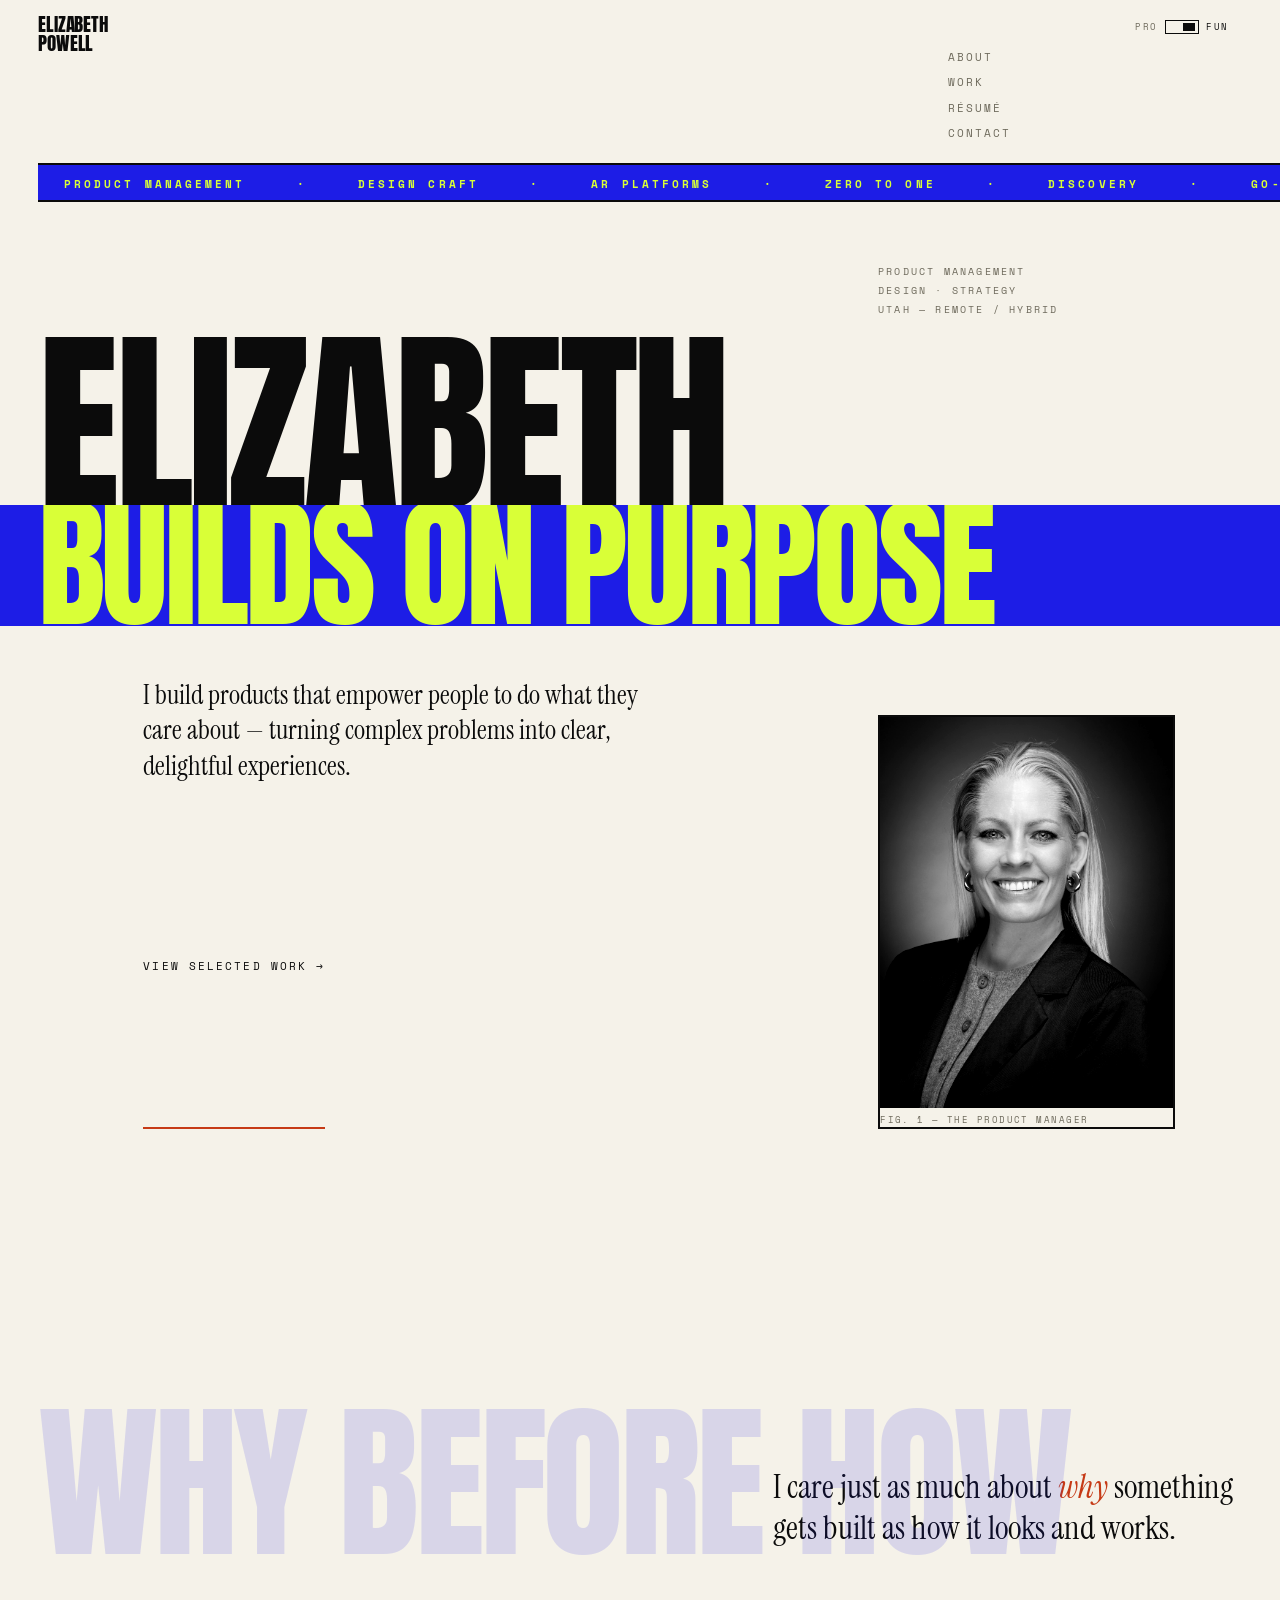
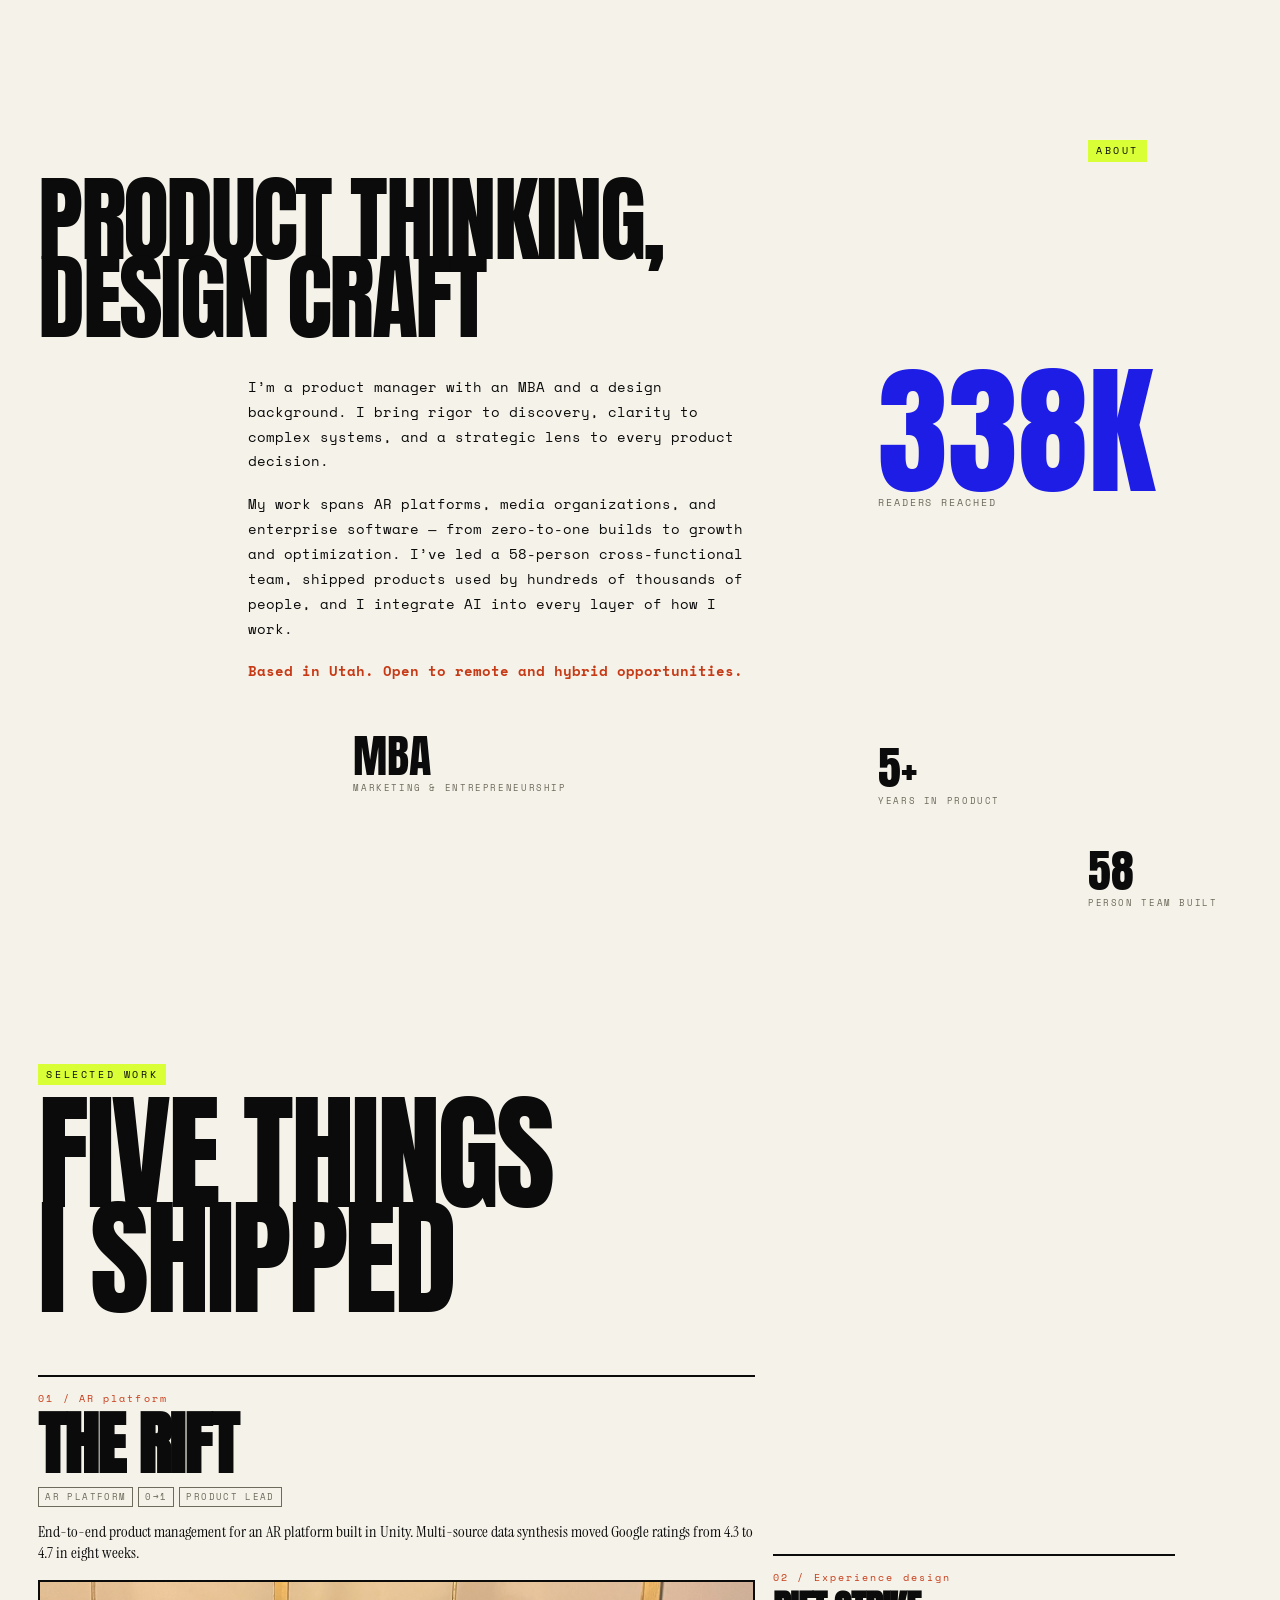
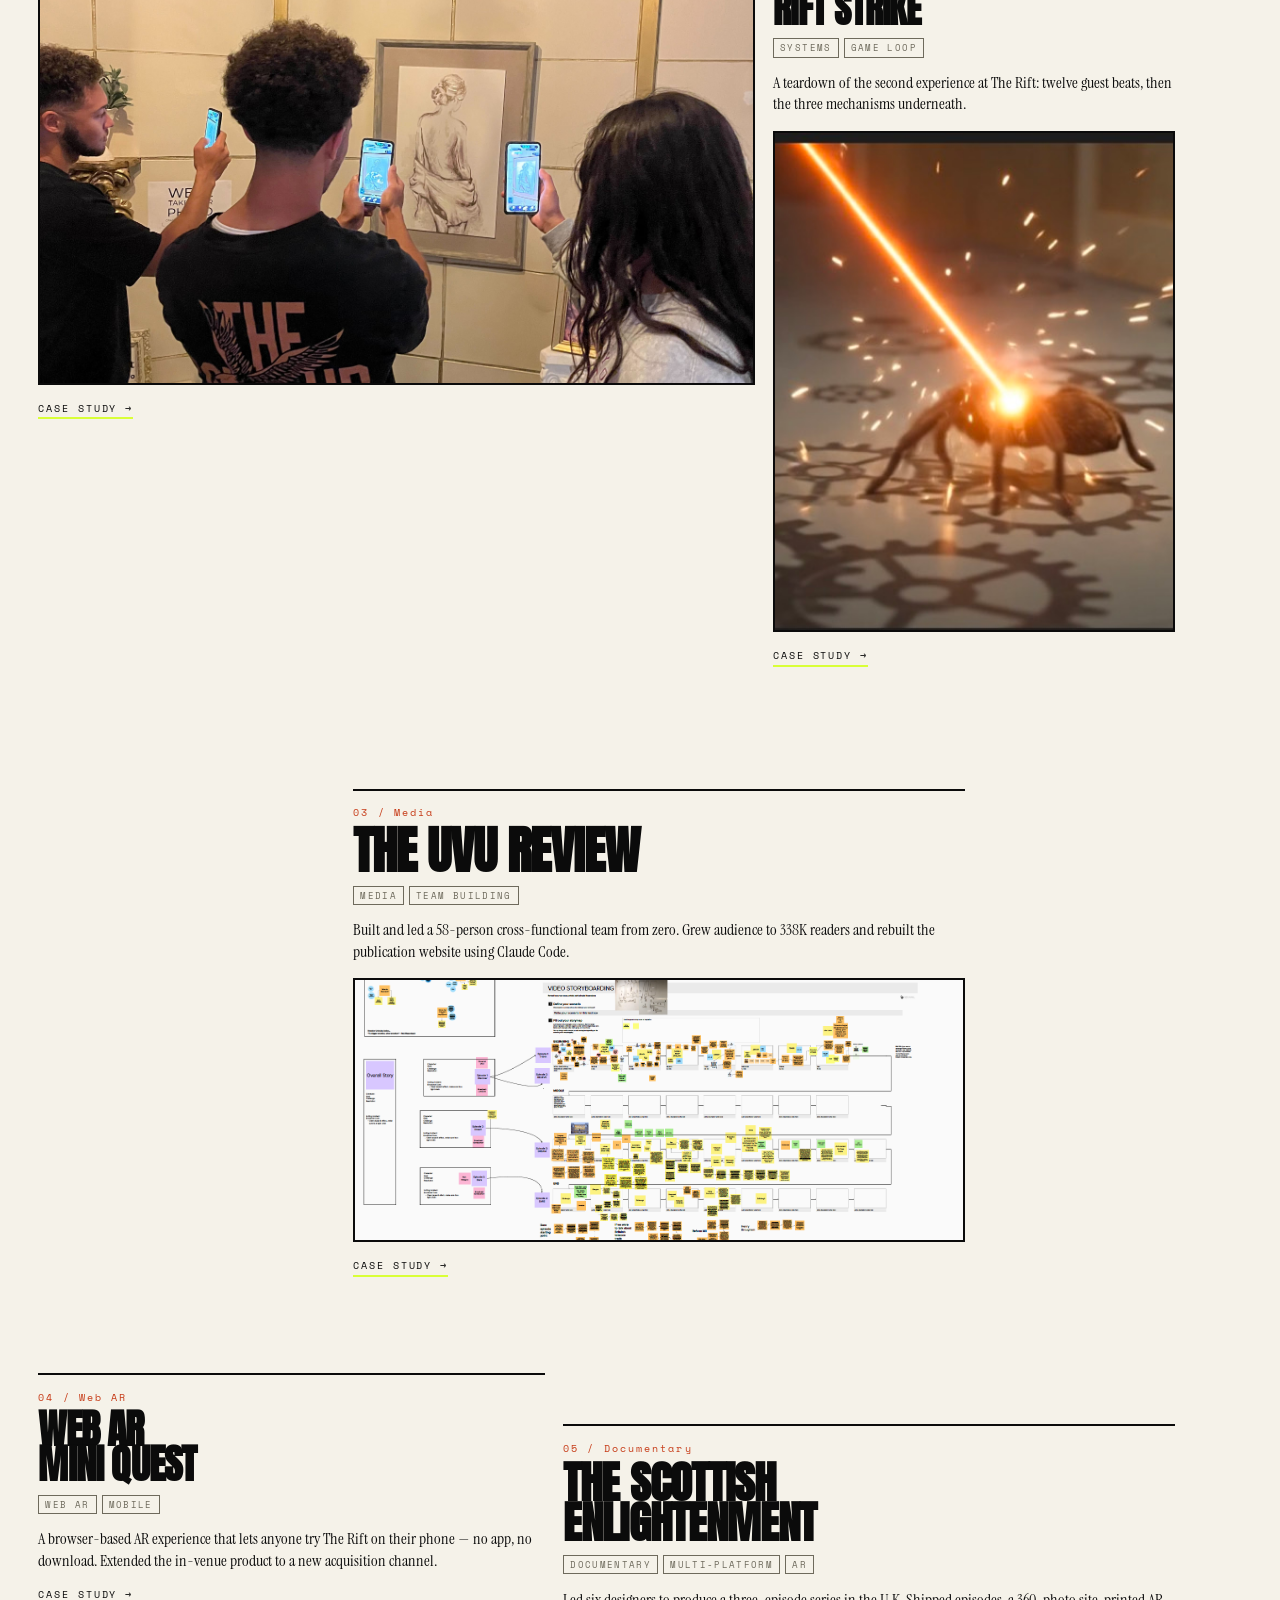
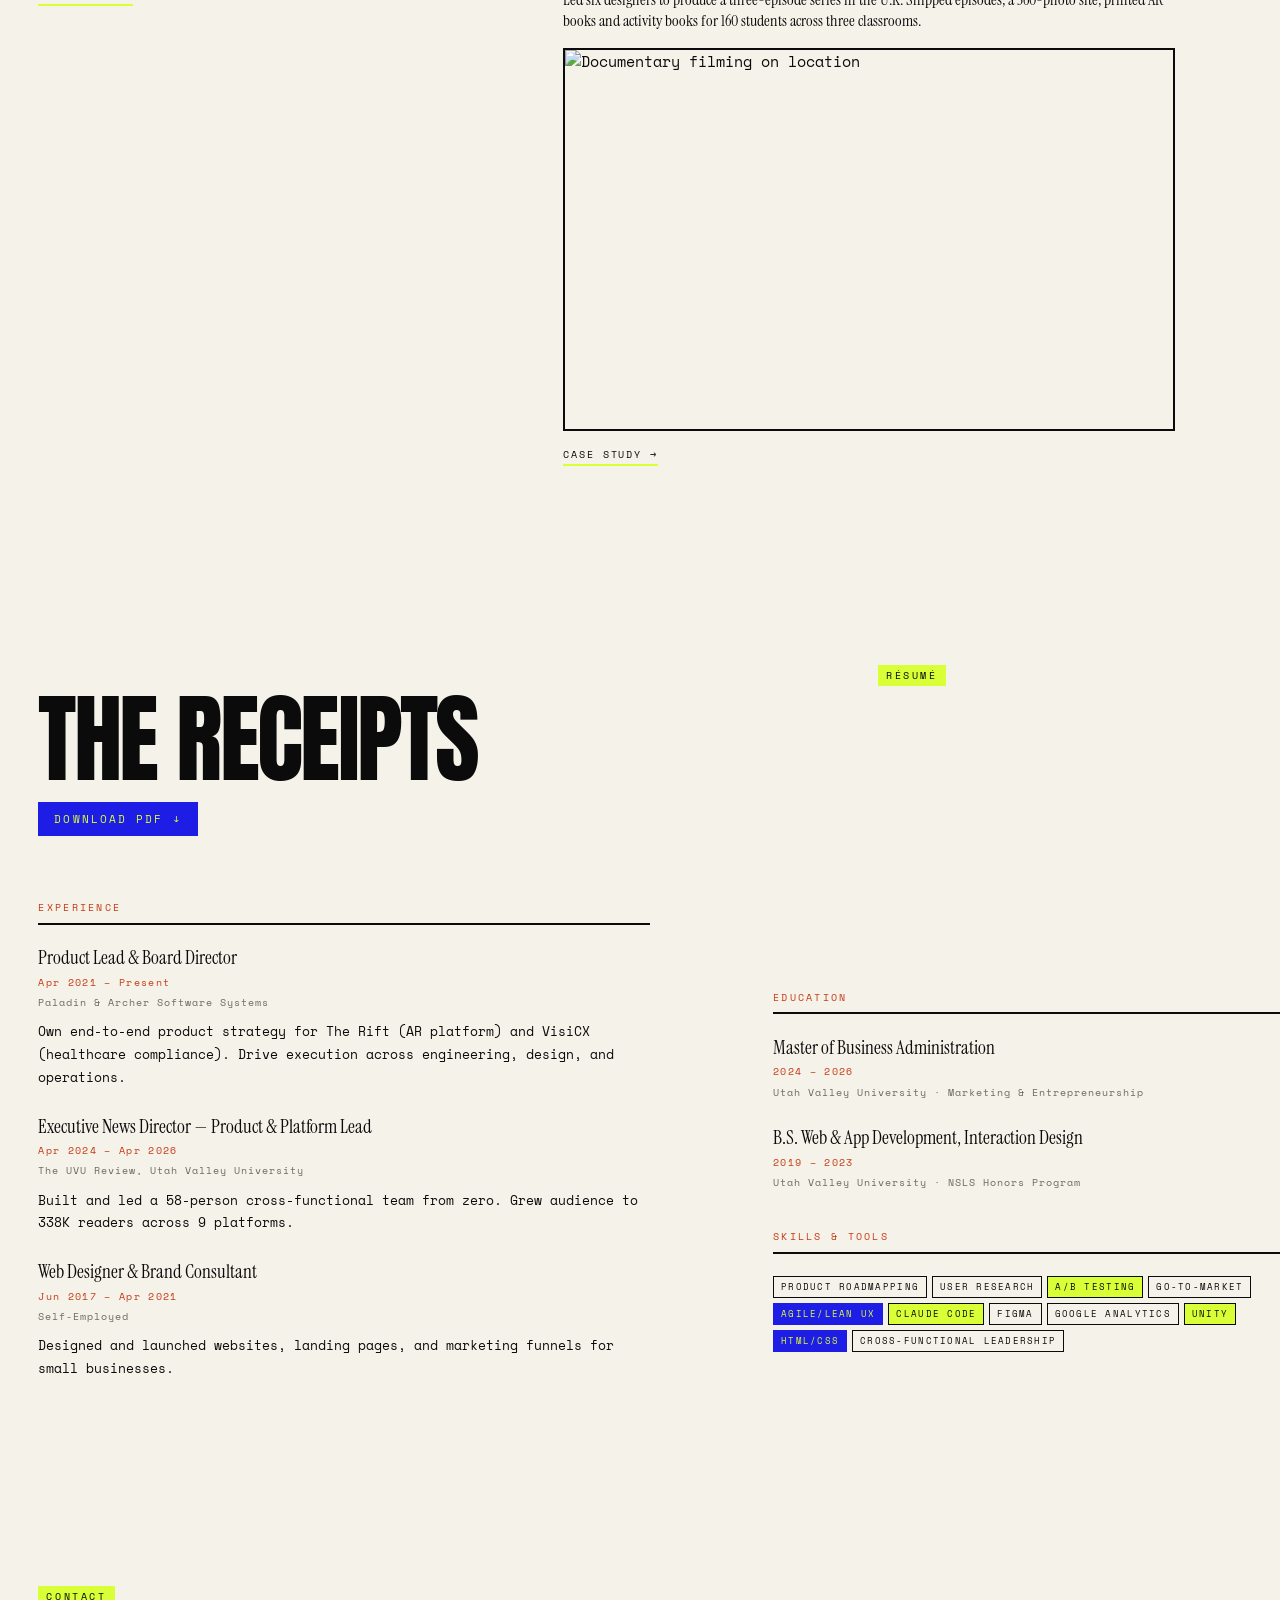
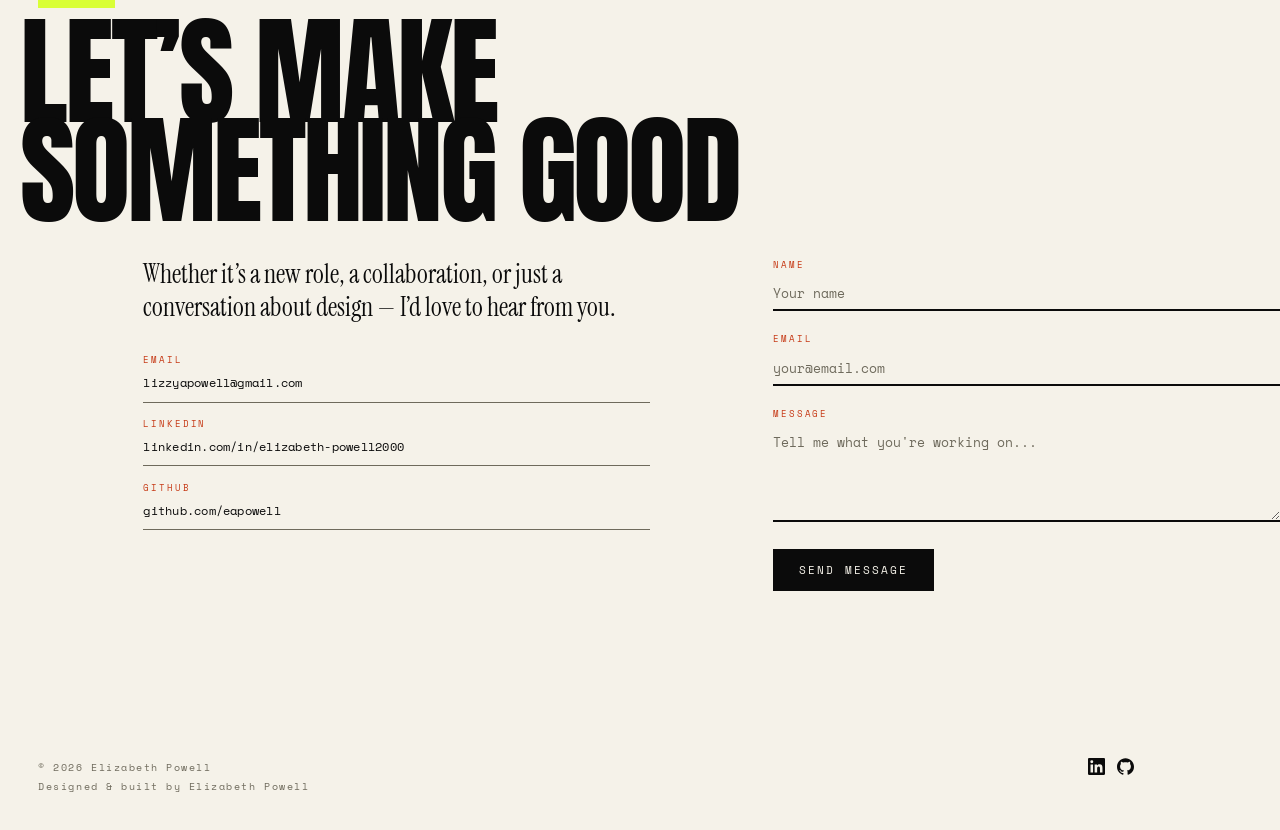
==== commit 3b3b0a6b: "Fix the mode toggle thumb touching the track border The thumb's travel did not account for the track" ====
--- a/index.html
+++ b/index.html
@@ -92,8 +92,8 @@
   }
   .mode-label{font-family:var(--machine);font-size:9px;letter-spacing:.18em;text-transform:uppercase;color:var(--smoke)}
   .mode-label.active-label{color:var(--ink)}
-  .toggle-track{width:30px;height:12px;border:1.5px solid var(--ink);position:relative}
-  .toggle-thumb{position:absolute;top:1px;left:1px;width:11px;height:8px;background:var(--ink);transition:transform .2s}
+  .toggle-track{width:34px;height:14px;border:1.5px solid var(--ink);position:relative}
+  .toggle-thumb{position:absolute;top:1.5px;left:2px;width:12px;height:8px;background:var(--ink);transition:transform .2s}
   body.fun .toggle-thumb{transform:translateX(15px)}
   .hamburger{display:none}
 
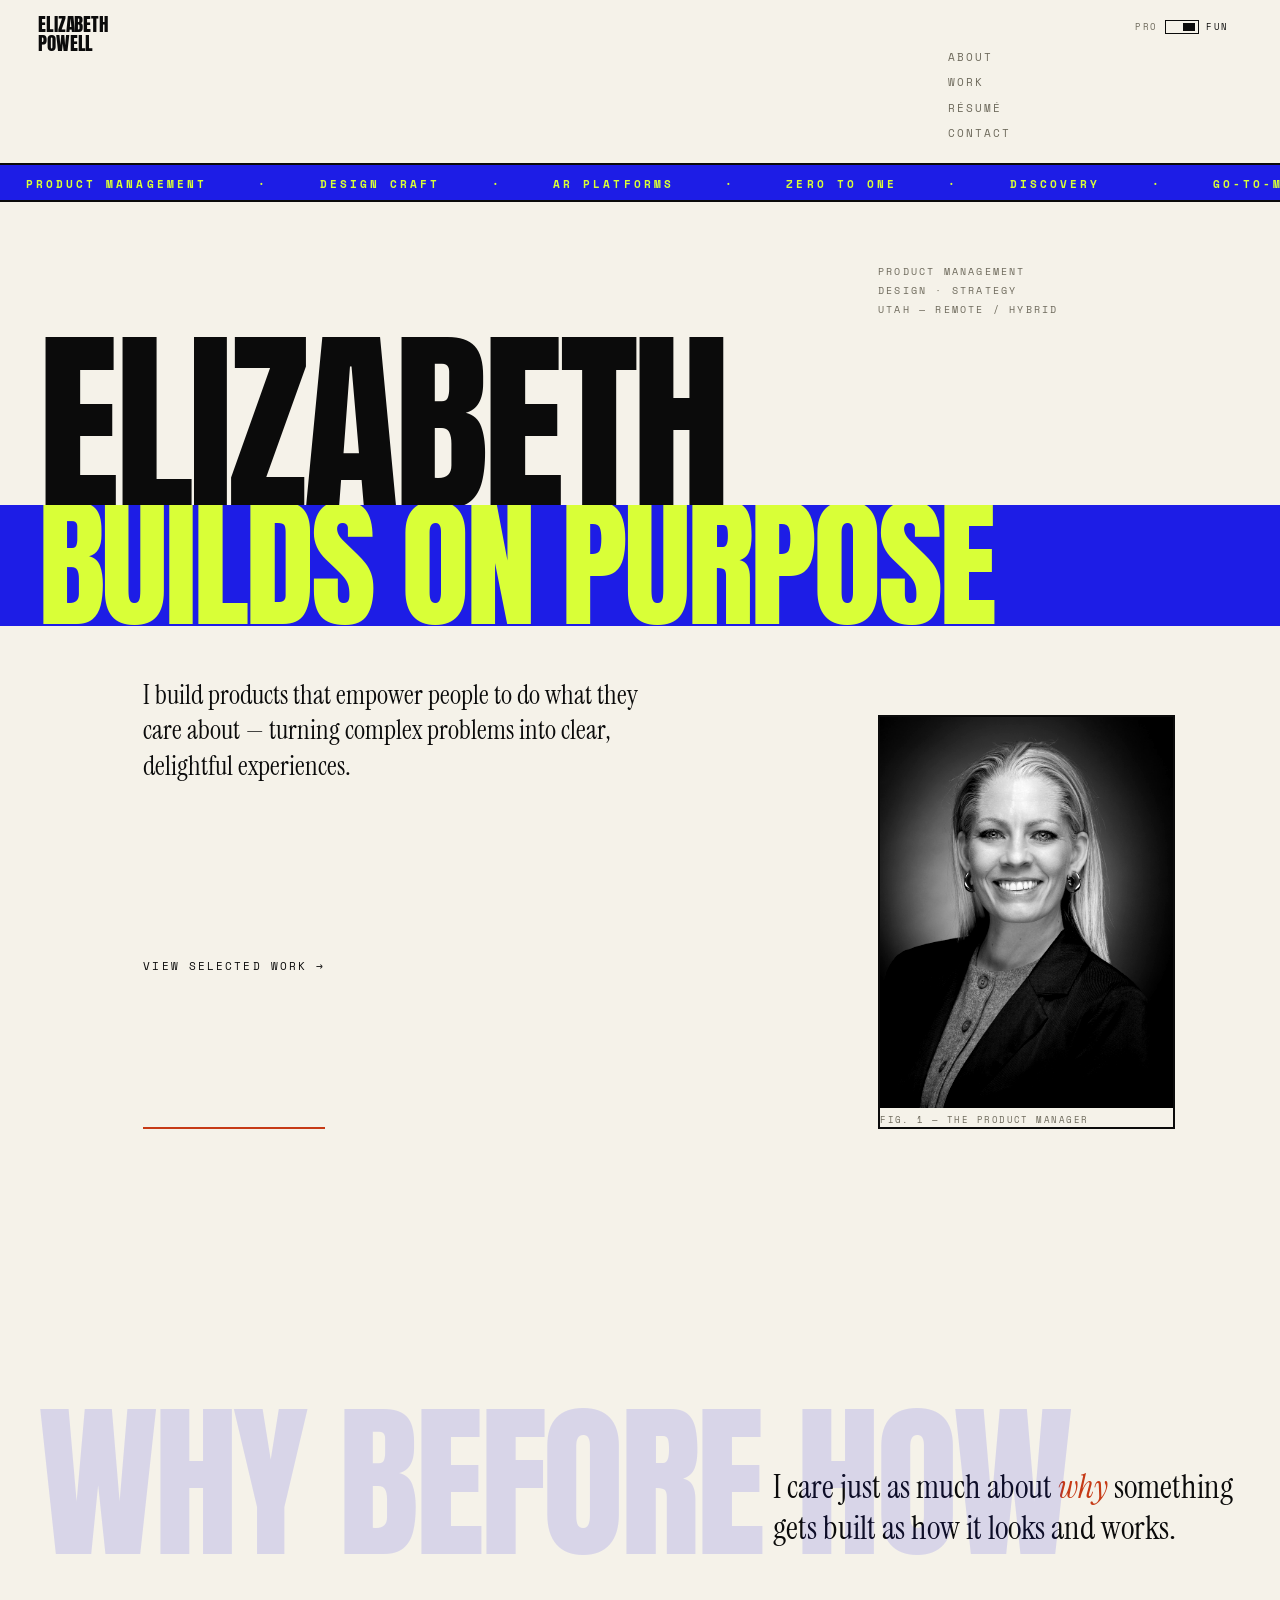
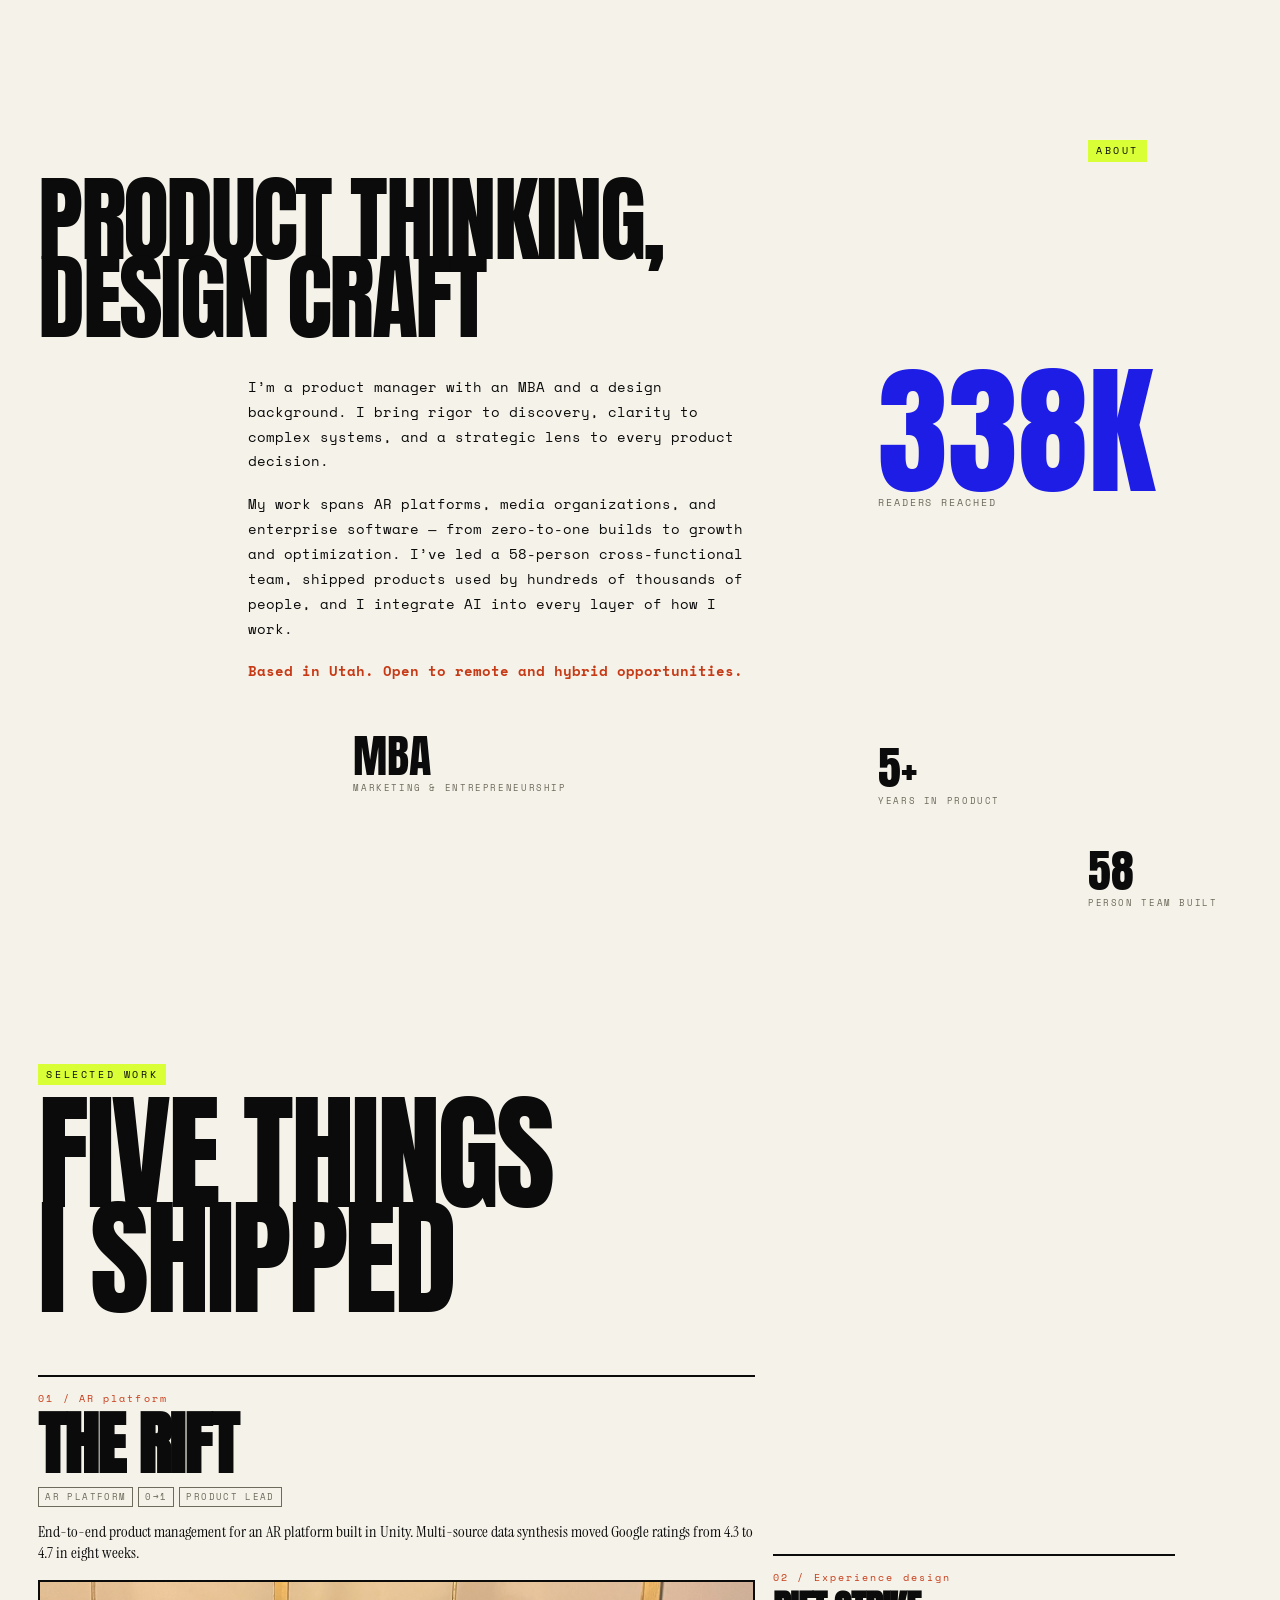
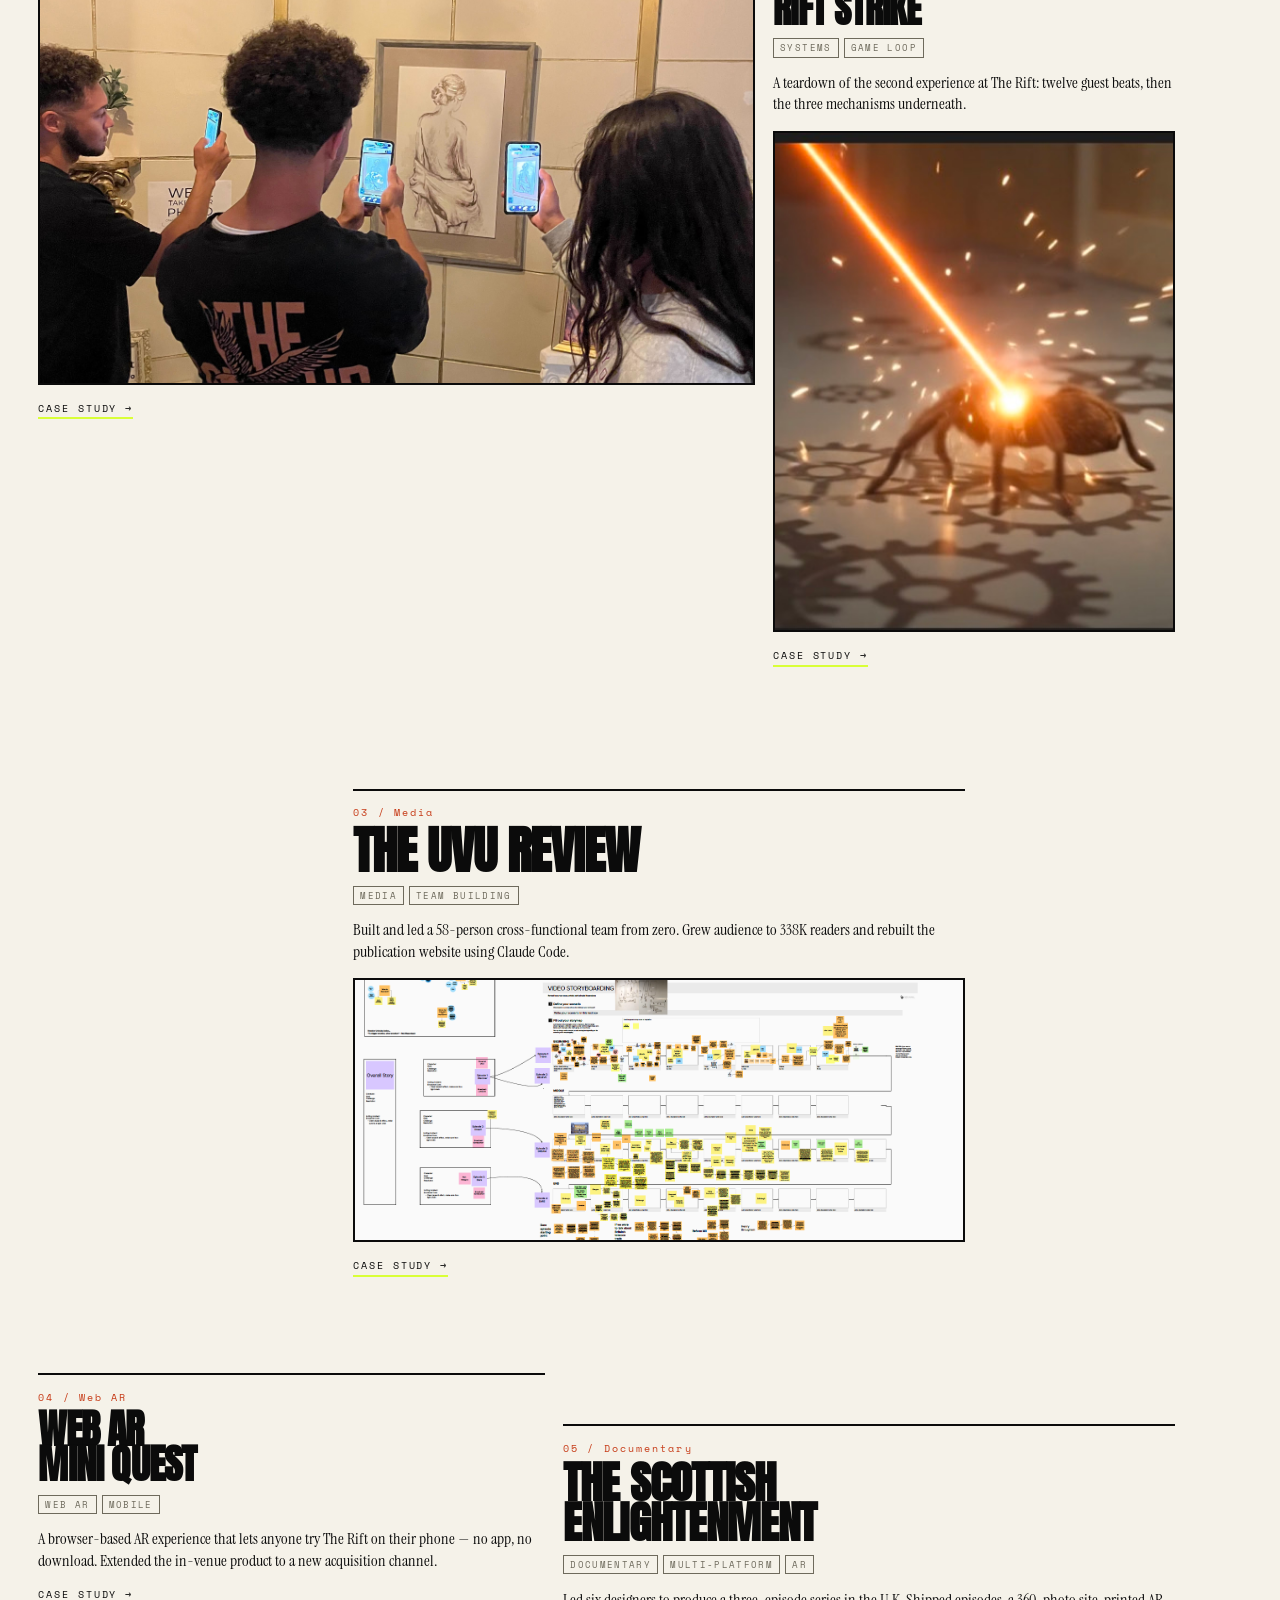
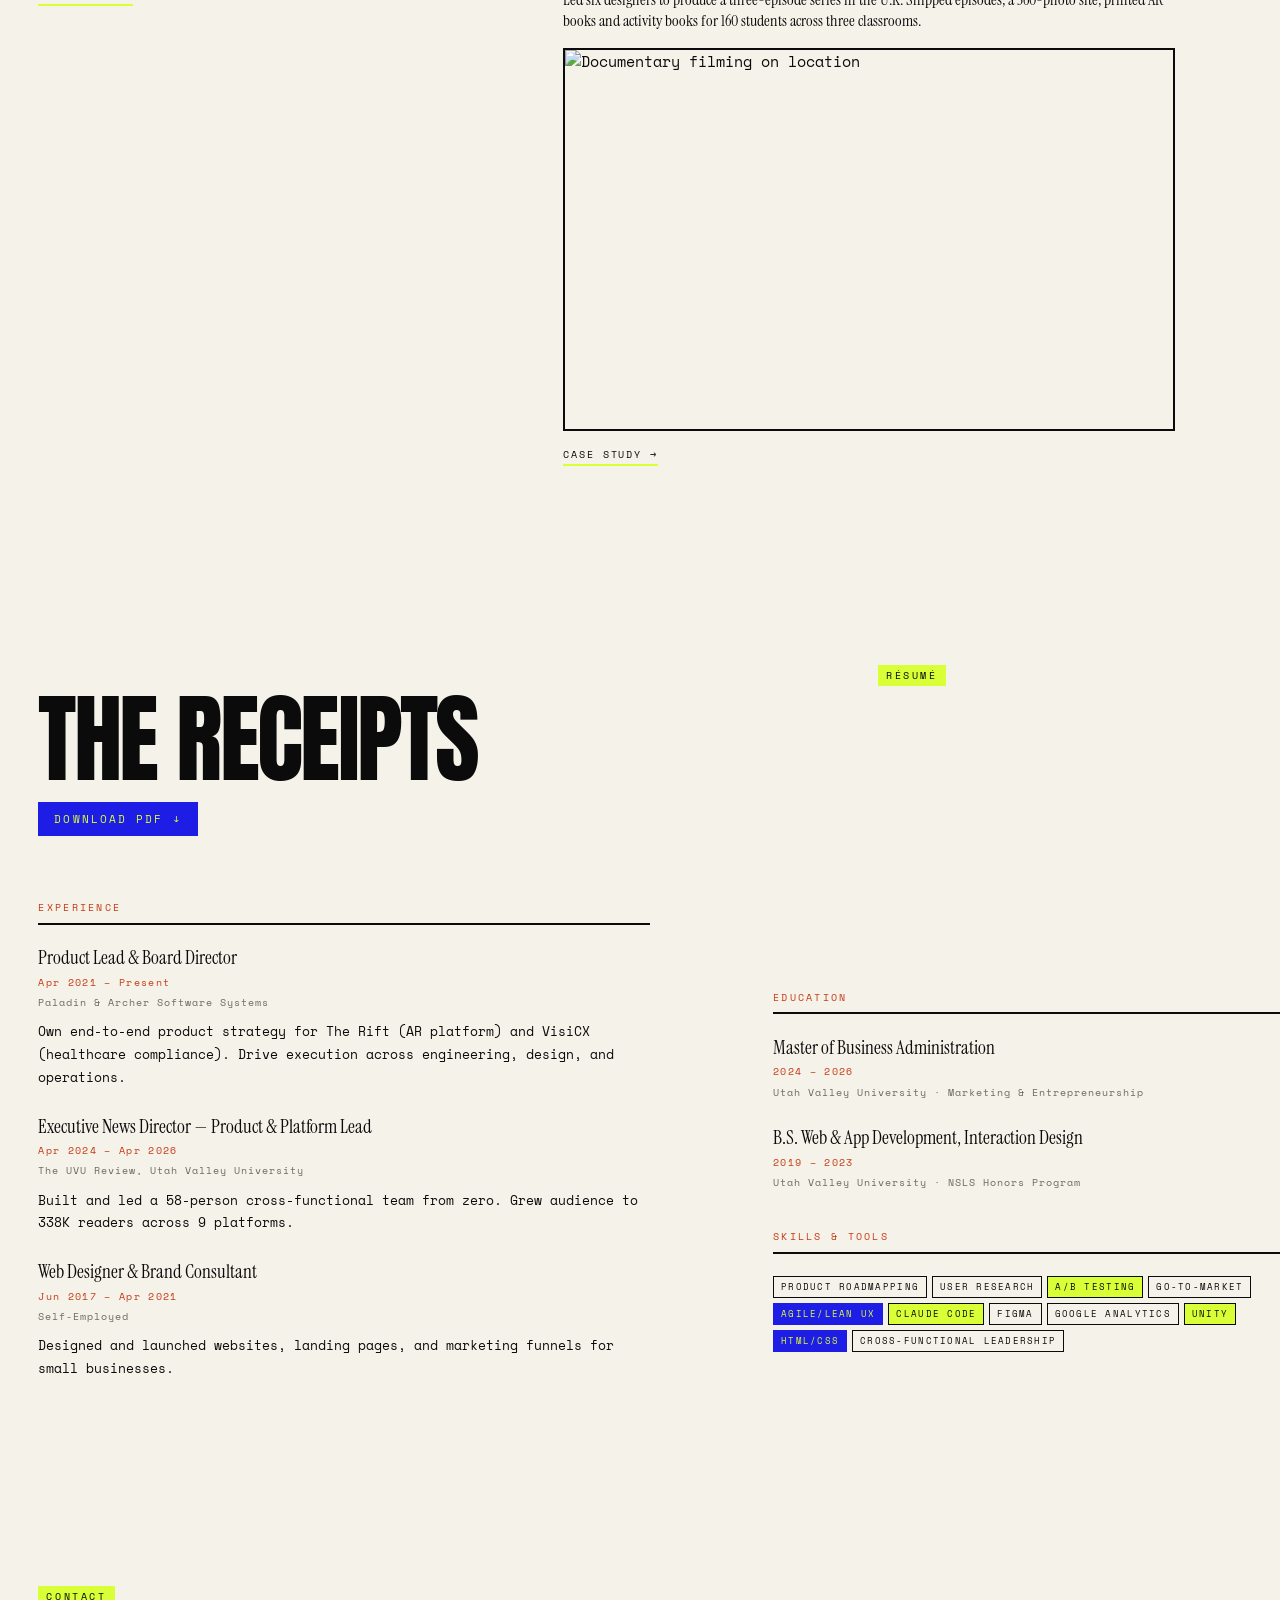
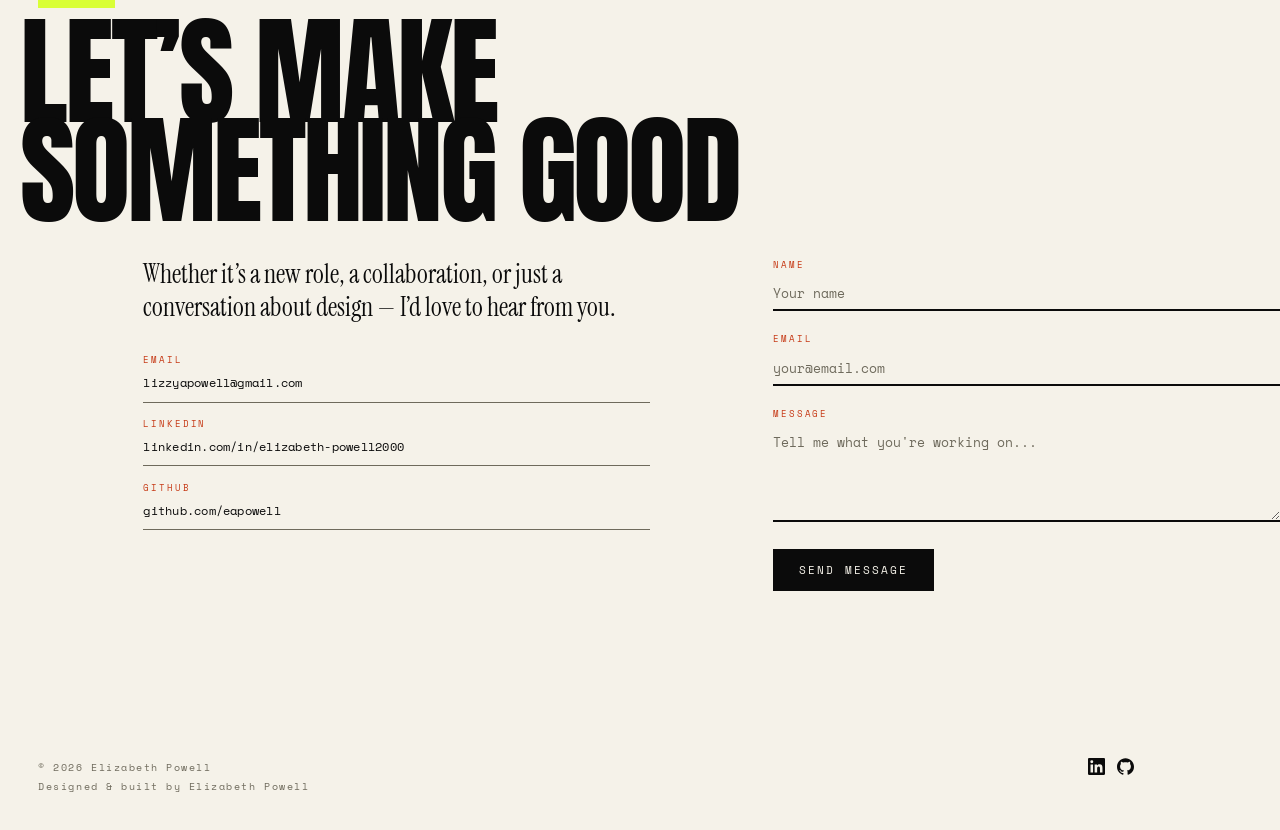
==== commit 6fadbb6a: "Bleed the ticker to the left edge, matching the hero plate The two full-width blue bars disagreed: t" ====
--- a/index.html
+++ b/index.html
@@ -99,7 +99,9 @@
 
   /* ---------- TICKER ---------- */
   .ticker{
-    grid-column:1/-1;margin-top:20px;margin-right:calc(-1 * var(--padr));background:var(--plate);color:var(--spark);
+    grid-column:1/-1;margin-top:20px;background:var(--plate);color:var(--spark);
+    /* bleeds both edges, matching the hero plate */
+    margin-left:calc(-1 * clamp(14px,3vw,54px));margin-right:calc(-1 * var(--padr));
     border-top:2px solid var(--ink);border-bottom:2px solid var(--ink);
     overflow:hidden;white-space:nowrap;
   }
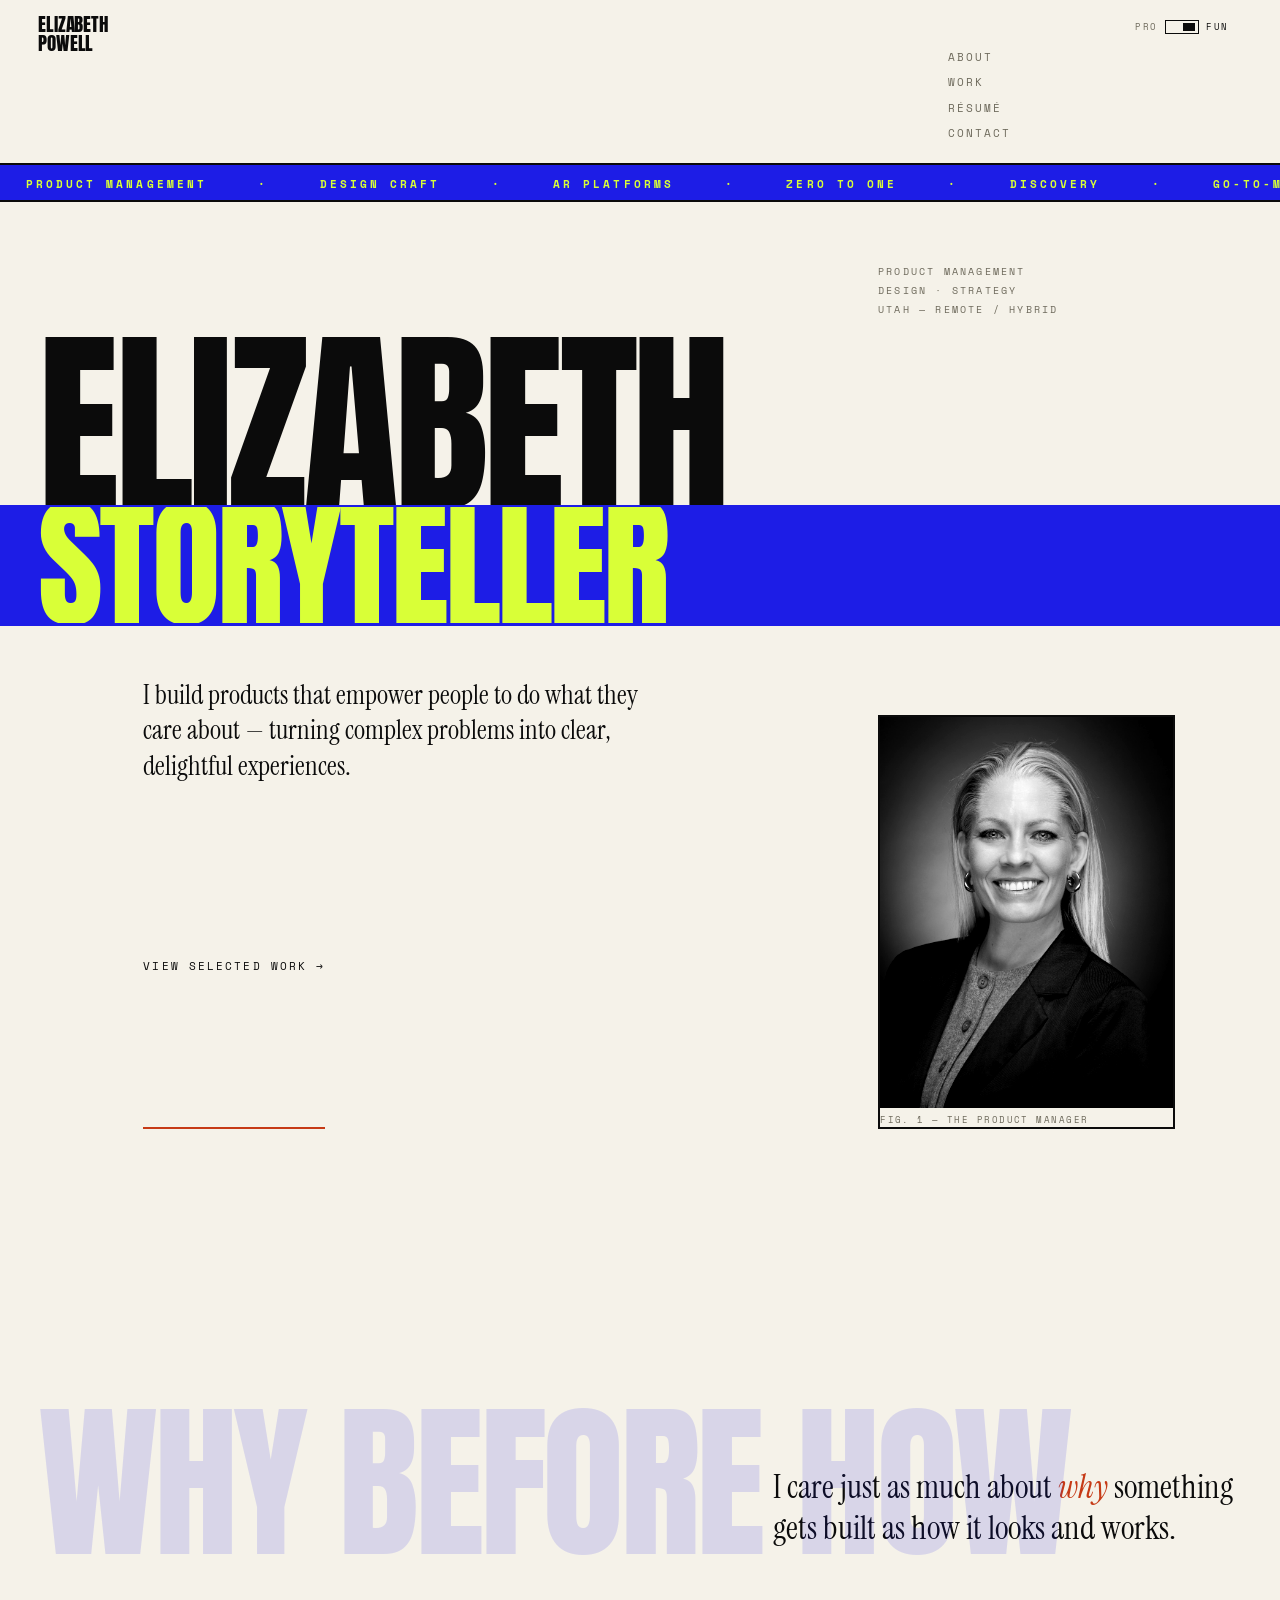
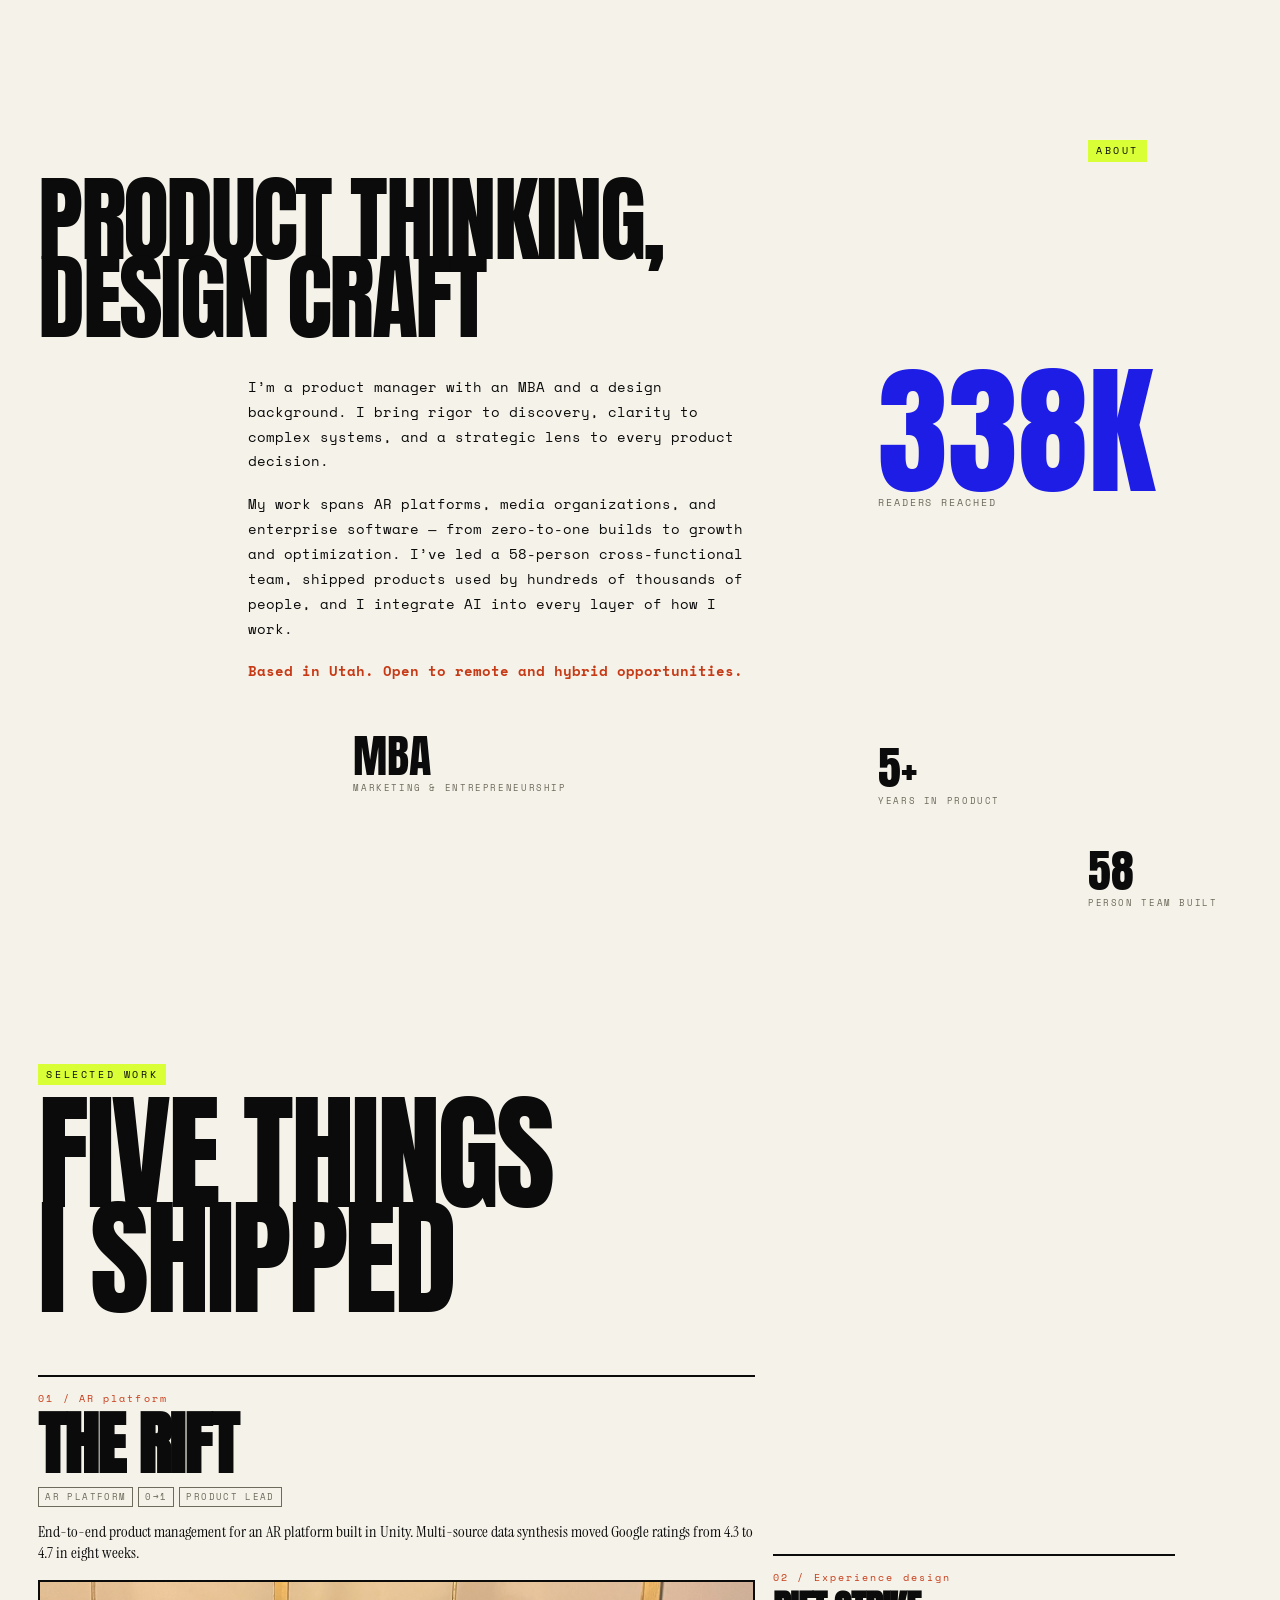
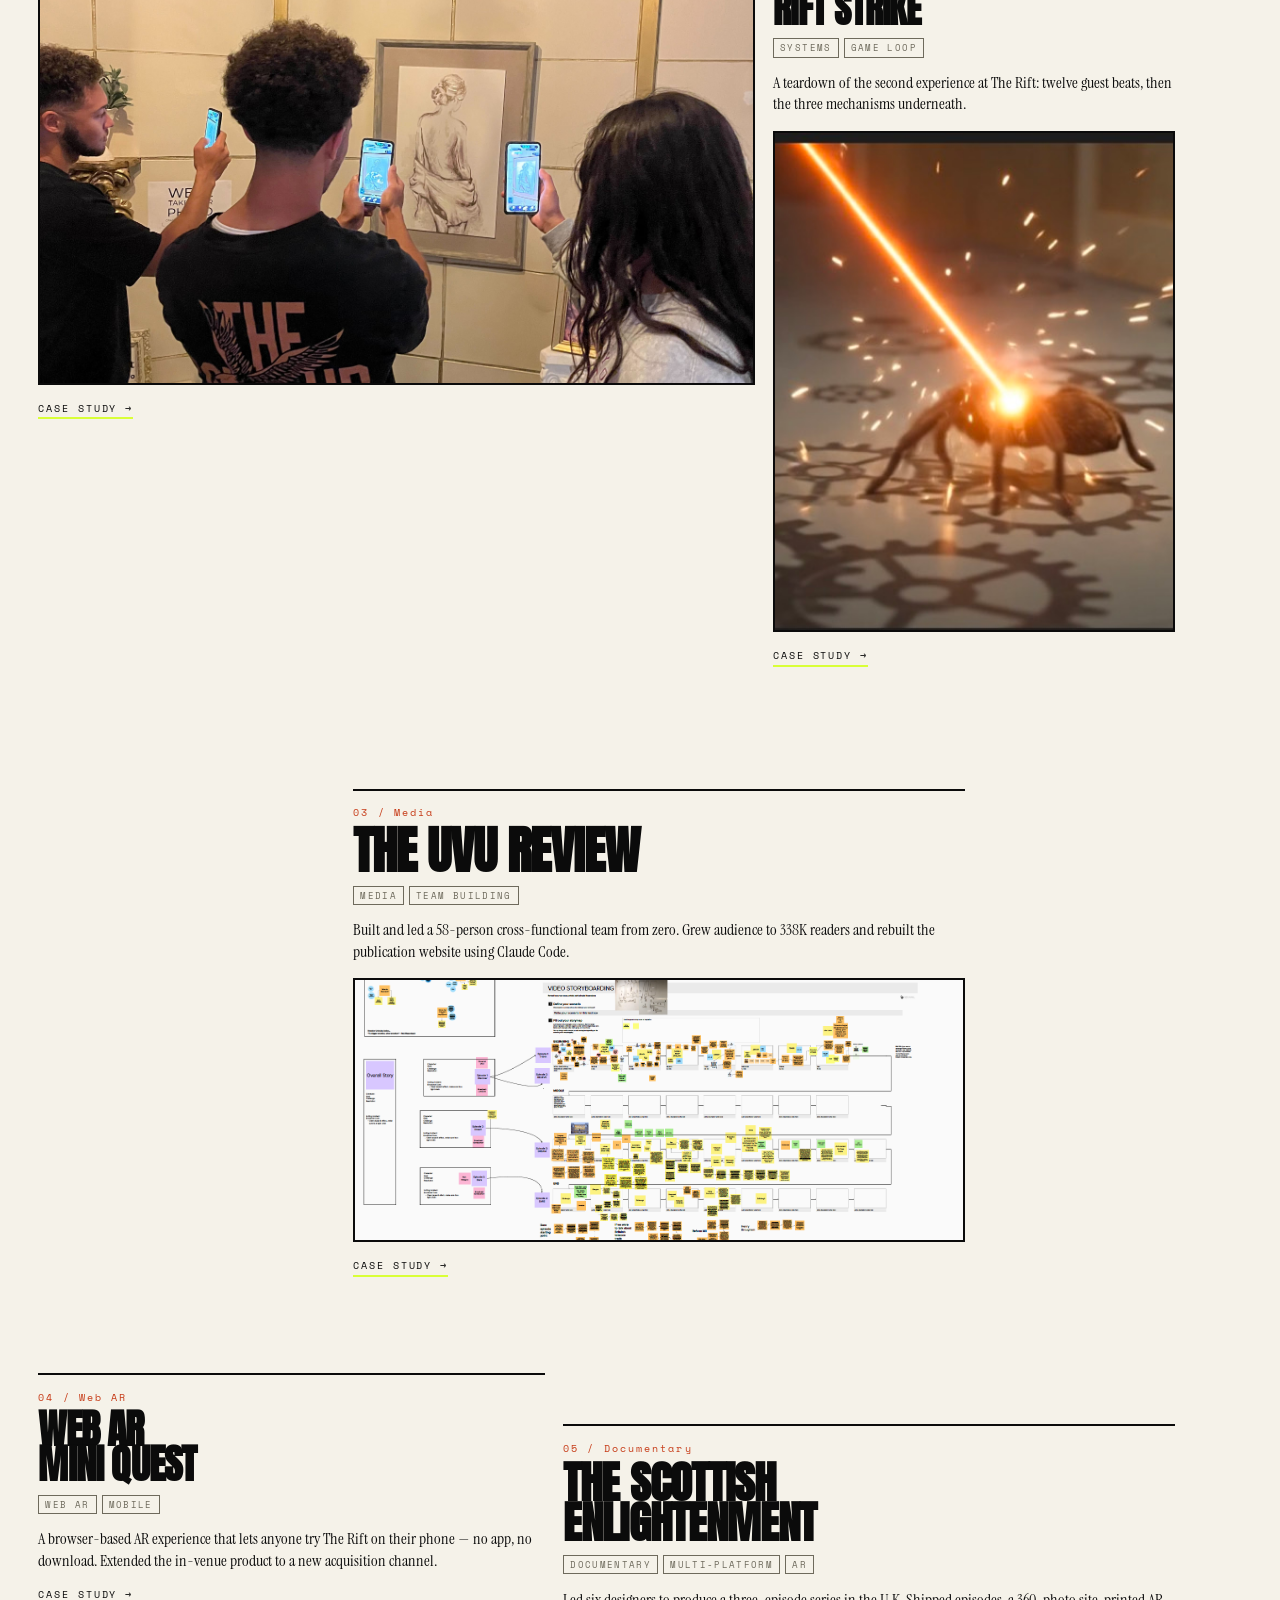
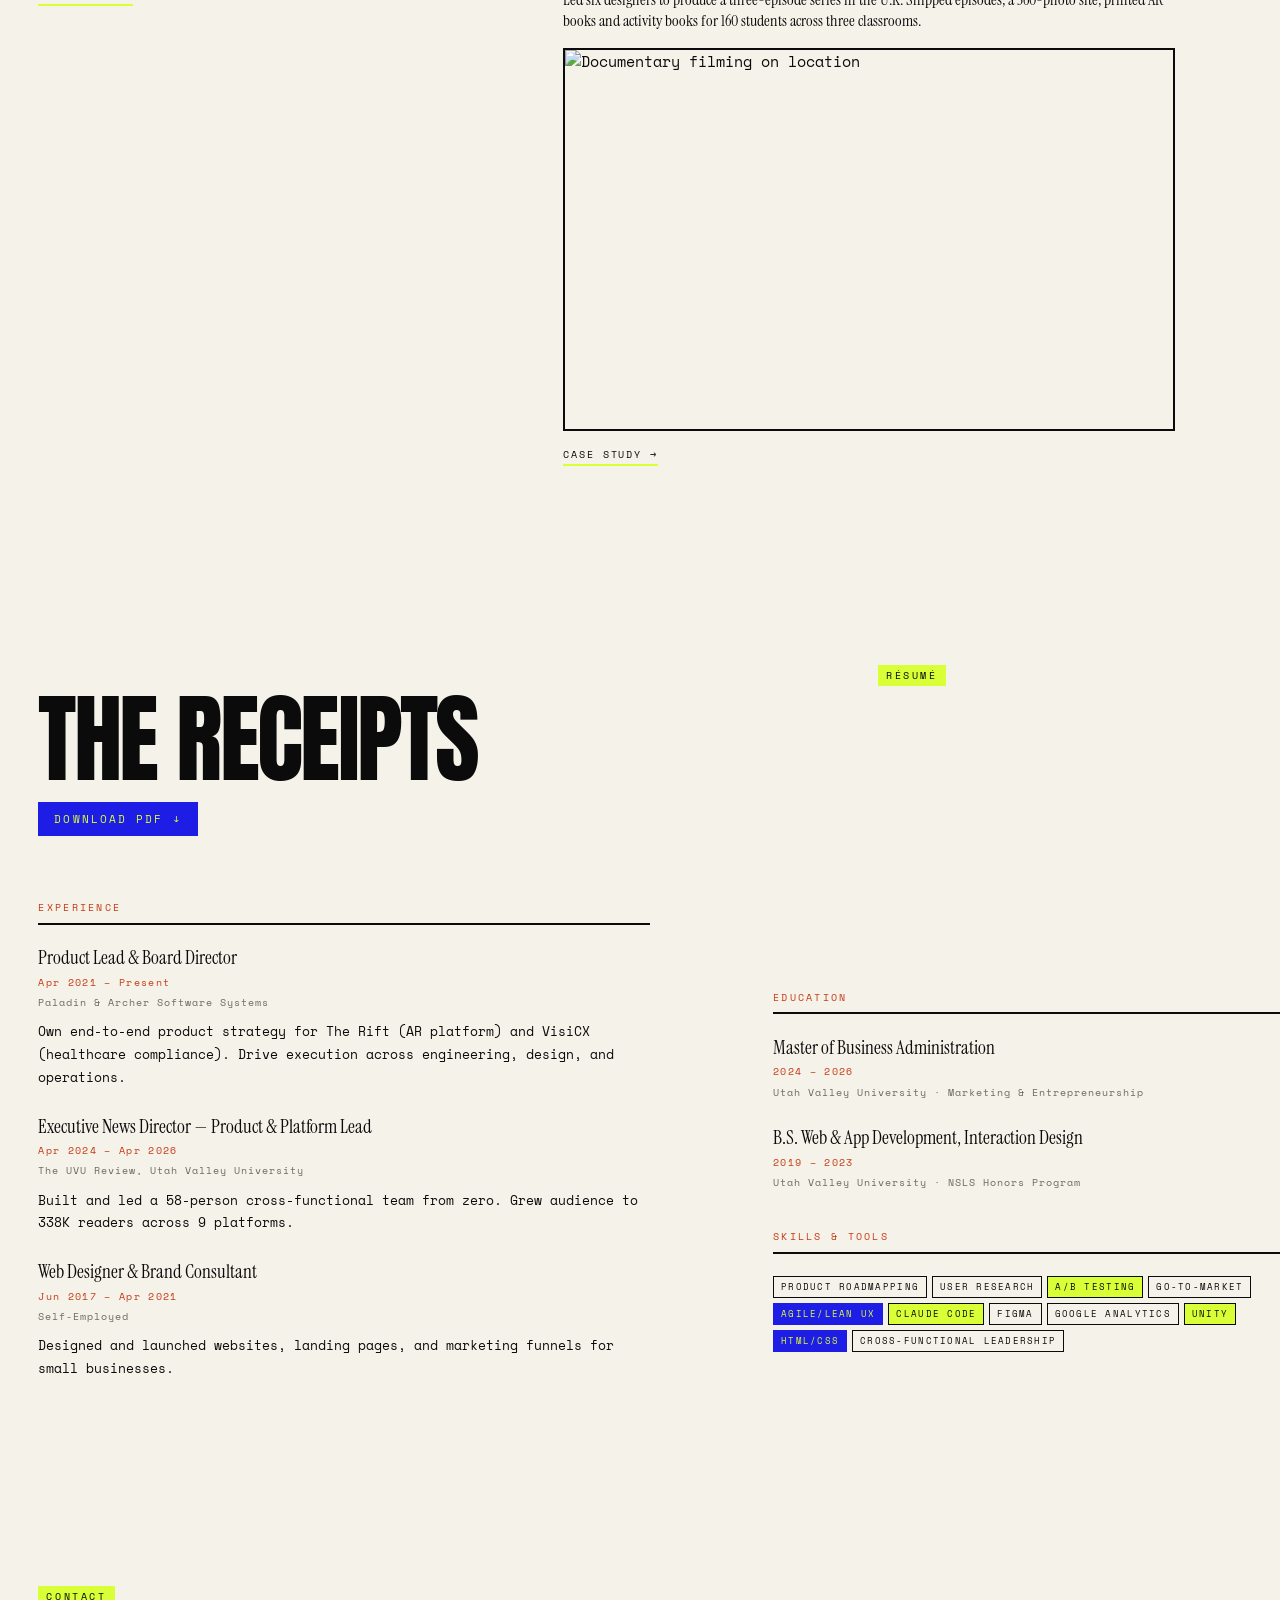
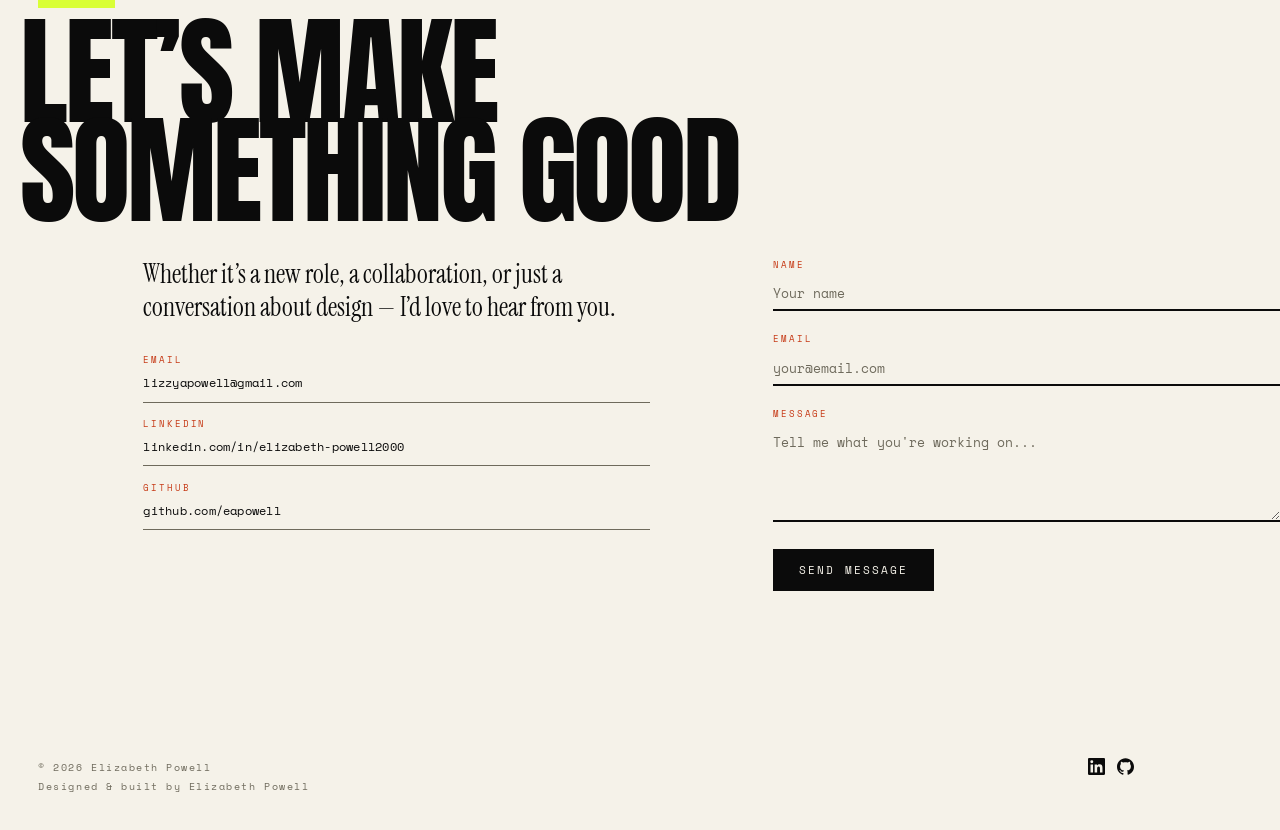
==== commit d2454332: "Add rotating hero headline: Designer → Storyteller → Investigator → Strategist → Builder Co-Authored" ====
--- a/index.html
+++ b/index.html
@@ -154,6 +154,17 @@
     font-family:var(--machine);font-size:9px;letter-spacing:.16em;text-transform:uppercase;
     color:var(--smoke);padding:5px 0 0;
   }
+
+  /* ---------- HERO WORD ROTATOR ---------- */
+  .hero-words-clip{display:block;overflow:hidden;position:relative}
+  .hero-words-track>span{
+    display:block;white-space:nowrap;
+    position:absolute;top:0;left:0;
+    opacity:0;transform:translateY(60%);
+    transition:transform .55s cubic-bezier(.22,1,.36,1),opacity .35s ease;
+  }
+  .hero-words-track>span.hw-active{position:relative;opacity:1;transform:translateY(0)}
+  .hero-words-track>span.hw-exit{opacity:0;transform:translateY(-60%)}
 
   /* ---------- THE VOID ---------- */
   #void{min-height:58vh;position:relative;align-content:end;padding-bottom:clamp(40px,8vw,120px)}
@@ -619,7 +630,7 @@
 <section id="hero" class="grid">
   <p class="hero-eyebrow">Product management<br>Design · Strategy<br>Utah — remote / hybrid</p>
   <h1 class="hero-line-1 scream">Elizabeth</h1>
-  <div class="plate-wrap"><span class="plate-name scream">Builds&nbsp;on&nbsp;purpose</span></div>
+  <div class="plate-wrap"><span class="plate-name scream"><span class="hero-words-clip" aria-label="Builder"><span class="hero-words-track" id="heroTrack"><span>Designer</span><span>Storyteller</span><span>Investigator</span><span>Strategist</span><span>Builder</span></span></span></span></div>
   <p class="hero-desc">I build products that empower people to do what they care about &mdash; turning complex problems into clear, delightful experiences.</p>
   <a class="hero-cta" href="#work">View selected work →</a>
   <figure class="hero-portrait">
@@ -840,6 +851,33 @@
   toggle.addEventListener('keydown', function (e) {
     if (e.key === 'Enter' || e.key === ' ') { e.preventDefault(); flip(); }
   });
+
+  (function(){
+    var track=document.getElementById('heroTrack');
+    if(!track)return;
+    var words=track.children;
+    var total=words.length;
+    var cur=0;
+    words[0].classList.add('hw-active');
+    var motionOk=!window.matchMedia('(prefers-reduced-motion:reduce)').matches;
+    if(!motionOk){
+      words[0].classList.remove('hw-active');
+      cur=total-1;
+      words[cur].classList.add('hw-active');
+      return;
+    }
+    function next(){
+      if(cur>=total-1)return;
+      var prev=cur;
+      cur++;
+      words[prev].classList.remove('hw-active');
+      words[prev].classList.add('hw-exit');
+      words[cur].classList.add('hw-active');
+      setTimeout(function(){words[prev].classList.remove('hw-exit')},600);
+      if(cur<total-1)setTimeout(next,2200);
+    }
+    setTimeout(next,2400);
+  })();
 
   document.getElementById('contactForm').addEventListener('submit', function (e) {
     e.preventDefault();
